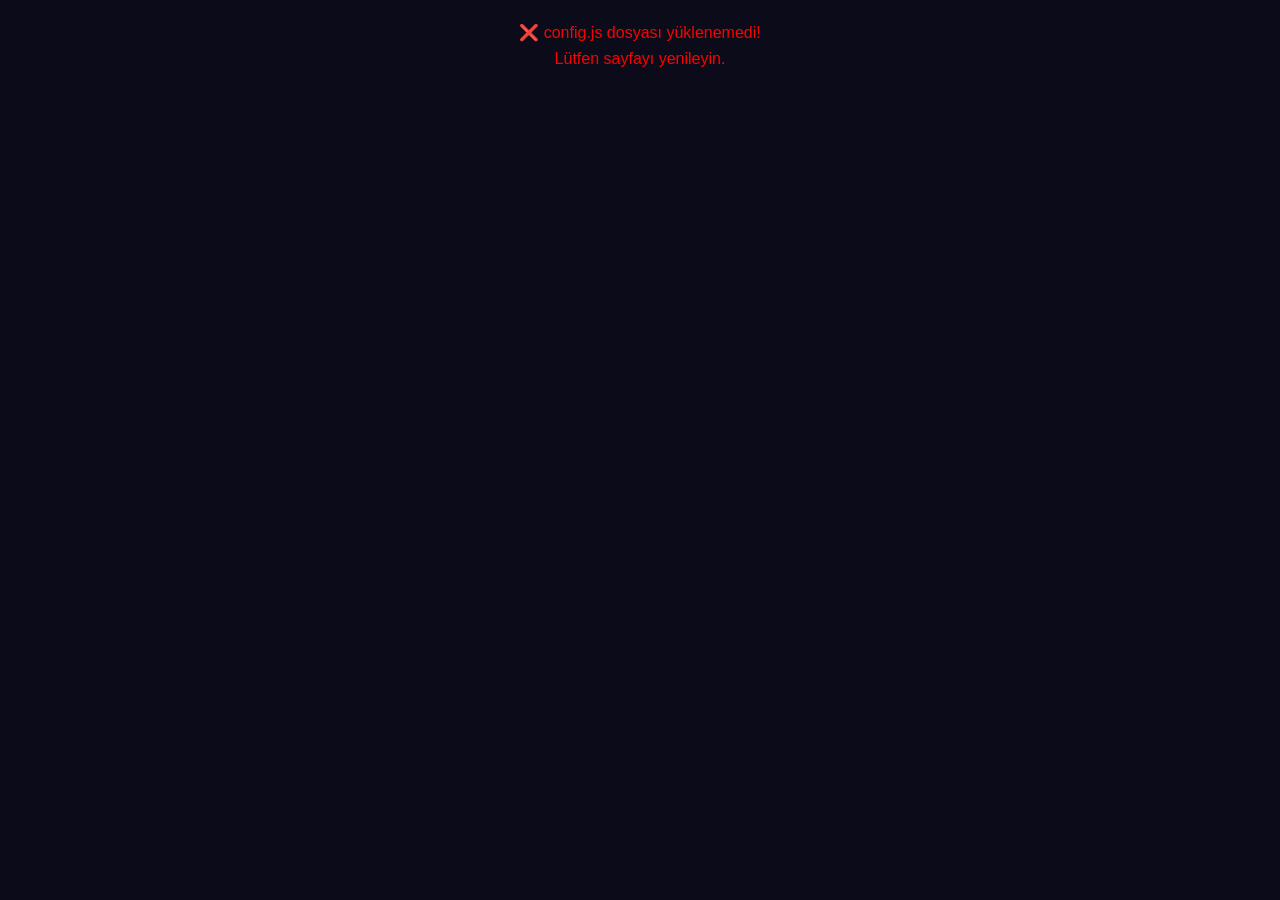
==== index.html @ f75f212a "Update index.html" ====
<!DOCTYPE html>
<html lang="tr">
<head>
    <meta charset="UTF-8">
    <meta name="viewport" content="width=device-width, initial-scale=1.0, maximum-scale=1.0, user-scalable=no">
    <meta name="theme-color" content="#0f0f23">
    <meta name="apple-mobile-web-app-capable" content="yes">
    <meta name="google" content="notranslate">
    <title>Misyon Koruma | Ders Çalış + Soru Bankası + Eşleştirme</title>

    <!-- FAVICON -->
    <link rel="icon" type="image/png" href="data:image/svg+xml,%3Csvg xmlns='http://www.w3.org/2000/svg' viewBox='0 0 100 100'%3E%3Ctext y='.9em' font-size='90'%3E🛡️%3C/text%3E%3C/svg%3E">

    <link rel="preconnect" href="https://fonts.googleapis.com">
    <link rel="preconnect" href="https://fonts.gstatic.com" crossorigin>
    <link href="https://fonts.googleapis.com/css2?family=Inter:wght@400;500;600;700;800&display=swap" rel="stylesheet">
    <link rel="stylesheet" href="style.css">
</head>
<body>
    <div id="appContainer">
        <!-- HEADER -->
        <header id="mainHeader">
            <button class="btn-icon" id="btnBack" onclick="goBack()" aria-label="Geri">←</button>
            <span id="headerTitle">Misyon Koruma</span>
            <button class="btn-icon" id="btnMenu" onclick="toggleMenu()" aria-label="Menü">☰</button>
        </header>

        <!-- YAN MENÜ -->
        <div id="sideMenu" class="overlay hidden">
            <div class="overlay-bg" onclick="toggleMenu()"></div>
            <div class="overlay-panel">
                <div class="side-menu-header">
                    <span>🛡️ Menü</span>
                    <button class="btn-icon" onclick="toggleMenu()">✕</button>
                </div>
                <div class="side-menu-actions">
                    <button class="btn btn-ghost btn-full" onclick="goHome(); toggleMenu();">🏠 Ana Sayfa</button>
                    <button class="btn btn-ghost btn-full" onclick="goCourses(); toggleMenu();">📚 Ders Çalış</button>
                    <button class="btn btn-ghost btn-full" onclick="goQuestionBank(); toggleMenu();">📝 Soru Bankası</button>
                    <button class="btn btn-ghost btn-full" onclick="goMatching(); toggleMenu();">🎯 Eşleştirme</button>
                    <button class="btn btn-ghost btn-full" onclick="goStats(); toggleMenu();">📊 İstatistikler</button>
                </div>
                <div class="side-menu-footer">
                    <button class="btn btn-ghost btn-full" onclick="toggleMenu(); openModal('api');">🔑 Groq API Anahtarı</button>
                    <button class="btn btn-ghost btn-full" onclick="toggleMenu(); openModal('reset');">🔄 Sıfırla</button>
                </div>
            </div>
        </div>

        <!-- MAIN CONTENT -->
        <main id="mainContent">

            <!-- ==================== ANA SAYFA ==================== -->
            <div id="vHome" class="view active">
                <div class="hero-section">
                    <div class="hero-icon">🛡️</div>
                    <h1>Misyon Koruma</h1>
                    <p class="hero-sub">12 Ders • Ünite Ünite • Binlerce Soru</p>
                </div>

                <div class="stats-row" id="homeStatsRow">
                    <div class="stat-mini" onclick="goStats()">
                        <span class="stat-mini-val" id="statCourses">0</span>
                        <span class="stat-mini-lbl">Ders</span>
                    </div>
                    <div class="stat-mini" onclick="goStats()">
                        <span class="stat-mini-val" id="statQuestions">0</span>
                        <span class="stat-mini-lbl">Soru</span>
                    </div>
                    <div class="stat-mini" onclick="goStats()">
                        <span class="stat-mini-val" id="statAccuracy">%0</span>
                        <span class="stat-mini-lbl">Doğruluk</span>
                    </div>
                    <div class="stat-mini" onclick="goStats()">
                        <span class="stat-mini-val" id="statStreak">0</span>
                        <span class="stat-mini-lbl">Seri</span>
                    </div>
                </div>

                <!-- Kaldığın yerden devam -->
                <div id="continueCard" class="continue-card hidden" onclick="continueLast()">
                    <div class="continue-left">
                        <span class="continue-icon">▶️</span>
                        <div>
                            <div class="continue-title">Kaldığın Yerden Devam</div>
                            <div class="continue-sub" id="continueSub">—</div>
                        </div>
                    </div>
                    <span class="continue-arrow">→</span>
                </div>

                <div class="btn-group-vertical">
                    <button class="btn btn-primary btn-full" onclick="goCourses()">
                        📚 Ders Çalış
                        <span class="btn-sub" id="homeCoursesProgress">0/12 ders</span>
                    </button>
                    <button class="btn btn-accent btn-full" onclick="goQuestionBank()">
                        📝 Soru Bankası
                        <span class="btn-sub">Ders ders + Karma</span>
                    </button>
                    <button class="btn btn-match btn-full" onclick="goMatching()">
                        🎯 Eşleştirme Tablosu
                        <span class="btn-sub">Doğru–Yanlış / Eşleştirme</span>
                    </button>
                    <button class="btn btn-stats btn-full" onclick="goStats()">
                        📊 İstatistikler
                        <span class="btn-sub">Detaylı analiz</span>
                    </button>
                </div>

                <!-- Günlük Hedef -->
                <div class="daily-goal-card">
                    <div class="daily-goal-head">
                        <span>🎯 Günlük Hedef</span>
                        <span id="dailyGoalCounter">0/20</span>
                    </div>
                    <div class="daily-goal-bar"><div id="dailyGoalFill" class="daily-goal-fill"></div></div>
                    <div class="daily-goal-note">Bugün çözdüğün soru sayısı</div>
                </div>
            </div>

            <!-- ==================== DERS LİSTESİ ==================== -->
            <div id="vCourses" class="view">
                <div class="section-header">
                    <h2>📚 Dersler</h2>
                    <span class="badge" id="coursesDoneLabel">0/12</span>
                </div>
                <div id="coursesList" class="topics-list">
                    <div class="loading">Yükleniyor...</div>
                </div>
            </div>

            <!-- ==================== ÜNİTE LİSTESİ (Bir dersin üniteleri) ==================== -->
            <div id="vUnits" class="view">
                <div class="section-header">
                    <h2 id="unitsCourseTitle">Ders</h2>
                    <span class="badge" id="unitsProgress">0/0</span>
                </div>
                <div id="unitsList" class="topics-list"></div>
            </div>

            <!-- ==================== ÜNİTE İÇERİĞİ (Konu anlatımı + ünite sonu sorular) ==================== -->
            <div id="vUnitDetail" class="view">
                <div class="learn-header">
                    <h2 id="unitTitle">Ünite</h2>
                    <span class="badge badge-acc" id="unitBadge">Konu</span>
                </div>

                <!-- Sekmeler -->
                <div class="tab-bar" id="unitTabBar">
                    <button class="tab-btn active" data-tab="lesson" onclick="switchUnitTab('lesson')">📖 Konu Anlatımı</button>
                    <button class="tab-btn" data-tab="quiz" onclick="switchUnitTab('quiz')">✍️ Ünite Sonu Soruları</button>
                </div>

                <!-- Konu anlatımı -->
                <div id="unitLessonTab" class="tab-content active">
                    <div id="unitLessonContent" class="learn-content"></div>
                    <div class="btn-row" style="margin-top: 16px;">
                        <button class="btn btn-ghost btn-full" onclick="markUnitRead()">✅ Okudum, Anladım</button>
                        <button class="btn btn-primary btn-full" onclick="switchUnitTab('quiz')">✍️ Sorulara Geç</button>
                    </div>
                </div>

                <!-- Ünite sonu soruları -->
                <div id="unitQuizTab" class="tab-content">
                    <div id="unitQuizContent" class="learn-content"></div>
                </div>
            </div>

            <!-- ==================== SORU BANKASI (ders seçimi) ==================== -->
            <div id="vQuestionBank" class="view">
                <div class="section-header">
                    <h2>📝 Soru Bankası</h2>
                    <span>Ders ders + Karma</span>
                </div>

                <!-- Karma Sorular Kartı -->
                <div class="qb-special-card" onclick="startMixedQuestions()">
                    <div class="qb-special-icon">🎲</div>
                    <div class="qb-special-info">
                        <div class="qb-special-title">Karma Sorular</div>
                        <div class="qb-special-sub">Tüm derslerden rastgele sorular</div>
                    </div>
                    <div class="qb-special-arrow">→</div>
                </div>

                <div class="section-subheader">
                    <h3>Ders Ders Sorular</h3>
                </div>
                <div id="qbCoursesList" class="topics-list">
                    <div class="loading">Yükleniyor...</div>
                </div>
            </div>

            <!-- ==================== SORU BANKASI ÇÖZME ==================== -->
            <div id="vQBSolve" class="view">
                <div class="learn-header">
                    <h2 id="qbSolveTitle">Soru Bankası</h2>
                    <span class="badge badge-acc" id="qbSolveProgress">0/0</span>
                </div>
                <div id="qbSolveContent" class="learn-content"></div>
            </div>

            <!-- ==================== EŞLEŞTİRME ==================== -->
            <div id="vMatching" class="view">
                <div class="section-header">
                    <h2>🎯 Eşleştirme Tablosu</h2>
                    <span>Doğru–Yanlış / Eşleştir</span>
                </div>
                <div id="matchingContent"></div>
            </div>

            <!-- ==================== İSTATİSTİKLER ==================== -->
            <div id="vStats" class="view">
                <div class="section-header"><h2>📊 İstatistikler</h2></div>
                <div id="statsContent"><div class="loading">Yükleniyor...</div></div>
            </div>

        </main>
    </div>

    <!-- ==================== MODALLAR ==================== -->
    <!-- Groq API Modal -->
    <div id="apiModal" class="modal hidden">
        <div class="modal-bg" onclick="closeModal('api')"></div>
        <div class="modal-card">
            <h3>🔑 Groq API Anahtarı</h3>
            <p style="font-size: 13px; color: #9090aa; margin-bottom: 12px;">
                🤖 <a href="https://console.groq.com/keys" target="_blank" style="color: #7c8aff;">console.groq.com/keys</a> adresinden ücretsiz alabilirsiniz.
            </p>
            <input id="apiInp" class="input" type="password" placeholder="gsk_...">
            <div class="btn-row">
                <button class="btn btn-ghost btn-full" onclick="closeModal('api')">Vazgeç</button>
                <button class="btn btn-primary btn-full" onclick="saveKey()">Kaydet</button>
            </div>
        </div>
    </div>

    <!-- Reset Modal -->
    <div id="resetModal" class="modal hidden">
        <div class="modal-bg" onclick="closeModal('reset')"></div>
        <div class="modal-card">
            <h3>🔄 Sıfırla</h3>
            <button class="btn btn-ghost btn-full" onclick="doReset('course')">📘 Sadece Bu Dersi Sıfırla</button>
            <button class="btn btn-ghost btn-full" onclick="doReset('unit')">📄 Sadece Bu Üniteyi Sıfırla</button>
            <button class="btn btn-danger btn-full" onclick="doReset('all')">🗑️ Tüm İlerlemeyi Sıfırla</button>
            <button class="btn btn-ghost btn-full" onclick="closeModal('reset')">Vazgeç</button>
        </div>
    </div>

    <!-- Ünite Tamamlama Popup -->
    <div id="completionPopup" class="modal hidden">
        <div class="modal-bg" onclick="closeCompletionPopup()"></div>
        <div class="modal-card" style="text-align: center;">
            <div style="font-size: 48px;">🏆</div>
            <h3 id="completionUnitTitle">Tebrikler!</h3>
            <p id="completionMessage" style="margin: 12px 0;">Üniteyi başarıyla tamamladın!</p>
            <div class="btn-row" style="flex-direction: column; gap: 8px;">
                <button class="btn btn-accent btn-full" onclick="goToQuestionBankFromPopup()">📝 Soru Bankası'nda Pekiştir</button>
                <button class="btn btn-primary btn-full" onclick="goToNextUnitFromPopup()">➡️ Sonraki Üniteye Geç</button>
                <button class="btn btn-ghost btn-full" onclick="closeCompletionPopup()">Kapat</button>
            </div>
        </div>
    </div>

    <!-- ==================== SCRIPTLER ==================== -->
<script src="config.js"></script>
<script src="questions.js"></script>
<script src="matching.js"></script>
<script src="app.js"></script>

<script>
    document.addEventListener('DOMContentLoaded', function() {
        console.log('🛡️ Misyon Koruma uygulaması başlatılıyor...');

        const required = [
            { name: 'TOPICS', file: 'config.js' },
            { name: 'SORU_BANKASI', file: 'questions.js' },
            { name: 'startApp', file: 'app.js' }
        ];

        for (const r of required) {
            if (typeof window[r.name] === 'undefined') {
                console.error(`❌ ${r.file} yüklenemedi! ${r.name} tanımlı değil.`);
                document.body.innerHTML =
                    `<div style="padding:20px;text-align:center;color:red;font-family:sans-serif">
                        ❌ ${r.file} dosyası yüklenemedi!<br>Lütfen sayfayı yenileyin.
                    </div>`;
                return;
            }
        }

        console.log('✅ Tüm dosyalar yüklendi.');
        startApp();
    });
</script>
</body>
</html>                    <button class="btn btn-ghost btn-full" onclick="goHome(); toggleMenu();">🏠 Ana Sayfa</button>
                    <button class="btn btn-ghost btn-full" onclick="goTopics(); toggleMenu();">📚 Konu Çalış</button>
                    <button class="btn btn-ghost btn-full" onclick="goQuestionBank(); toggleMenu();">📝 Soru Bankası</button>
                    <button class="btn btn-ghost btn-full" onclick="goExamList(); toggleMenu();">📋 Deneme Sınavı</button>
                    <button class="btn btn-ghost btn-full" onclick="goStats(); toggleMenu();">📊 İstatistikler</button>
                </div>
                <div class="side-menu-footer">
                    <button class="btn btn-ghost btn-full" onclick="toggleMenu(); openModal('api');">🔑 Groq API Anahtarı</button>
                    <button class="btn btn-ghost btn-full" onclick="toggleMenu(); openModal('reset');">🔄 Sıfırla</button>
                </div>
            </div>
        </div>

        <!-- MAIN CONTENT -->
        <main id="mainContent">
            <!-- ANA SAYFA -->
            <div id="vHome" class="view active">
                <div class="hero-section">
                    <div class="hero-icon">🧮</div>
                    <h1>KPSS Matematik</h1>
                    <p class="hero-sub">20 Konu • 3 Seviye • Binlerce Soru</p>
                </div>
                <div class="stats-row" id="homeStatsRow">
                    <div class="stat-mini" onclick="goStats()"><span class="stat-mini-val" id="statTopics">0</span><span class="stat-mini-lbl">Konu</span></div>
                    <div class="stat-mini" onclick="goStats()"><span class="stat-mini-val" id="statQuestions">0</span><span class="stat-mini-lbl">Soru</span></div>
                    <div class="stat-mini" onclick="goStats()"><span class="stat-mini-val" id="statAccuracy">%0</span><span class="stat-mini-lbl">Doğruluk</span></div>
                    <div class="stat-mini" onclick="goStats()"><span class="stat-mini-val" id="statStreak">0</span><span class="stat-mini-lbl">Seri</span></div>
                </div>
                <div class="btn-group-vertical">
                    <button class="btn btn-primary btn-full" onclick="goTopics()">📚 Konu Çalış</button>
                    <button class="btn btn-accent btn-full" onclick="goQuestionBank()">📝 Soru Bankası</button>
                    <button class="btn btn-exam btn-full" onclick="goExamList()">📋 Deneme Sınavı</button>
                    <button class="btn btn-stats btn-full" onclick="goStats()">📊 İstatistikler</button>
                </div>
            </div>

            <!-- KONU LİSTESİ -->
            <div id="vTopics" class="view">
                <div class="section-header"><h2>📚 Konular</h2><span class="badge" id="topicsDoneLabel">0/20</span></div>
                <div id="topicsList" class="topics-list"><div class="loading">Yükleniyor...</div></div>
            </div>

            <!-- KONU ÇALIŞ -->
            <div id="vLearn" class="view">
                <div class="learn-header"><h2 id="learnTitle">Konu</h2><span class="badge badge-acc" id="learnKademe">Başlangıç</span></div>
                <div id="learnContent" class="learn-content"></div>
            </div>

            <!-- SORU BANKASI LİSTESİ -->
            <div id="vQuestionBank" class="view">
                <div class="section-header"><h2>📝 Soru Bankası</h2><span>Tamamladığın konular</span></div>
                <div id="qbTopicsList" class="topics-list"><div class="loading">Yükleniyor...</div></div>
            </div>

            <!-- SORU BANKASI ÇÖZME -->
            <div id="vQBSolve" class="view">
                <div class="learn-header"><h2 id="qbSolveTitle">Soru Bankası</h2><span class="badge badge-acc" id="qbSolveProgress">0/100</span></div>
                <div id="qbSolveContent" class="learn-content"></div>
            </div>

            <!-- DENEME LİSTESİ -->
            <div id="vExamList" class="view">
                <div class="section-header"><h2>📋 Deneme Sınavları</h2><span>20 veya 30 soru</span></div>
                <div id="examListContent"></div>
            </div>

            <!-- DENEME SINAVI -->
            <div id="vExam" class="view">
                <div class="exam-header">
                    <div class="exam-info"><h2>Deneme Sınavı</h2><span class="badge badge-warn" id="examTimer">20:00</span></div>
                    <button class="btn btn-ghost btn-sm" onclick="cancelExam()">Vazgeç</button>
                </div>
                <div id="examContent" class="learn-content"></div>
            </div>

            <!-- İSTATİSTİKLER -->
            <div id="vStats" class="view">
                <div class="section-header"><h2>📊 İstatistikler</h2></div>
                <div id="statsContent"><div class="loading">Yükleniyor...</div></div>
            </div>
        </main>
    </div>

    <!-- ==================== MODALLAR ==================== -->
    <!-- Groq API Modal -->
    <div id="apiModal" class="modal hidden">
        <div class="modal-bg" onclick="closeModal('api')"></div>
        <div class="modal-card">
            <h3>🔑 Groq API Anahtarı</h3>
            <p style="font-size: 13px; color: #9090aa; margin-bottom: 12px;">
                🤖 <a href="https://console.groq.com/keys" target="_blank" style="color: #7c8aff;">console.groq.com/keys</a> adresinden ücretsiz alabilirsiniz.
            </p>
            <input id="apiInp" class="input" type="password" placeholder="gsk_...">
            <div class="btn-row">
                <button class="btn btn-ghost btn-full" onclick="closeModal('api')">Vazgeç</button>
                <button class="btn btn-primary btn-full" onclick="saveKey()">Kaydet</button>
            </div>
        </div>
    </div>

    <!-- Reset Modal -->
    <div id="resetModal" class="modal hidden">
        <div class="modal-bg" onclick="closeModal('reset')"></div>
        <div class="modal-card">
            <h3>🔄 Sıfırla</h3>
            <button class="btn btn-ghost btn-full" onclick="doReset('topic')">📘 Sadece Bu Konuyu Sıfırla</button>
            <button class="btn btn-danger btn-full" onclick="doReset('all')">🗑️ Tüm İlerlemeyi Sıfırla</button>
            <button class="btn btn-ghost btn-full" onclick="closeModal('reset')">Vazgeç</button>
        </div>
    </div>

    <!-- Deneme Seçenek Modal -->
    <div id="examOptionsModal" class="modal hidden">
        <div class="modal-bg" onclick="closeExamOptions()"></div>
        <div class="modal-card" style="text-align: center;">
            <h3>📋 Deneme Sınavı</h3>
            <p style="margin: 12px 0;">Kaç soruluk deneme çözmek istersin?</p>
            <div class="btn-row" style="flex-direction: column; gap: 10px;">
                <button class="btn btn-primary btn-full" onclick="startExam(20)">20 Soru (20 dk)</button>
                <button class="btn btn-primary btn-full" onclick="startExam(30)">30 Soru (30 dk)</button>
                <button class="btn btn-ghost btn-full" onclick="closeExamOptions()">Vazgeç</button>
            </div>
        </div>
    </div>

    <!-- Konu Tamamlama Popup -->
    <div id="completionPopup" class="modal hidden">
        <div class="modal-bg" onclick="closeCompletionPopup()"></div>
        <div class="modal-card" style="text-align: center;">
            <div style="font-size: 48px;">🏆</div>
            <h3 id="completionTopicTitle">Tebrikler!</h3>
            <p id="completionMessage" style="margin: 12px 0;">Konuyu başarıyla tamamladın!</p>
            <div class="btn-row" style="flex-direction: column; gap: 8px;">
                <button class="btn btn-accent btn-full" onclick="goToQuestionBankFromPopup()">📝 Soru Bankası'nda Pekiştir</button>
                <button class="btn btn-primary btn-full" onclick="goToNextTopicFromPopup()">➡️ Sonraki Konuya Geç</button>
                <button class="btn btn-ghost btn-full" onclick="closeCompletionPopup()">Kapat</button>
            </div>
        </div>
    </div>

    <!-- ==================== SCRIPTLER ==================== -->
<script src="config.js"></script>
<script src="questions.js"></script>
<script src="app.js"></script>

<script>
    // Uygulama başlatma - DOM tamamen yüklendikten sonra çalışır
    document.addEventListener('DOMContentLoaded', function() {
        console.log('DOM yüklendi, kontroller yapılıyor...');
        
        // Gerekli değişkenlerin varlığını kontrol et
        if (typeof TOPICS === 'undefined') {
            console.error('❌ config.js yüklenemedi! TOPICS değişkeni tanımlı değil.');
            document.body.innerHTML = '<div style="padding:20px;text-align:center;color:red">❌ config.js dosyası yüklenemedi! Lütfen sayfayı yenileyin.</div>';
            return;
        }
        
        if (typeof SORU_BANKASI === 'undefined') {
            console.error('❌ questions.js yüklenemedi! SORU_BANKASI değişkeni tanımlı değil.');
            document.body.innerHTML = '<div style="padding:20px;text-align:center;color:red">❌ questions.js dosyası yüklenemedi! Lütfen sayfayı yenileyin.</div>';
            return;
        }
        
        if (typeof startApp !== 'function') {
            console.error('❌ app.js yüklenemedi! startApp fonksiyonu tanımlı değil.');
            document.body.innerHTML = '<div style="padding:20px;text-align:center;color:red">❌ app.js dosyası yüklenemedi! Lütfen sayfayı yenileyin.</div>';
            return;
        }
        
        console.log('✅ Tüm dosyalar başarıyla yüklendi!');
        startApp();
    });
</script>
</body>
</html>
---- style.css ----
/* ============================================
   KPSS MATEMATİK - ANA STİL DOSYASI
   Versiyon: 8.2 (Autofill Engelli + Çizim Destekli)
   20 Konu • 3 Seviye • Mobil Uyumlu
   ============================================ */

/* ==================== CSS DEĞİŞKENLERİ ==================== */
:root {
    --bg-primary: #0b0b1a;
    --bg-secondary: #12122a;
    --bg-card: #1a1a3e;
    --bg-card-hover: #1f1f47;
    --bg-input: #151534;
    
    --accent: #6c63ff;
    --accent-light: #8b85ff;
    --accent-glow: rgba(108, 99, 255, 0.2);
    
    --success: #43e97b;
    --success-bg: rgba(67, 233, 123, 0.08);
    --danger: #ff6584;
    --danger-bg: rgba(255, 101, 132, 0.08);
    --warning: #ffb347;
    --warning-bg: rgba(255, 179, 71, 0.08);
    
    --text-primary: #e8e8f0;
    --text-secondary: #9090aa;
    --text-muted: #5a5a78;
    
    --border: rgba(255, 255, 255, 0.06);
    --border-accent: rgba(108, 99, 255, 0.3);
    
    --shadow-sm: 0 2px 8px rgba(0, 0, 0, 0.3);
    --shadow-md: 0 4px 20px rgba(0, 0, 0, 0.4);
    --shadow-lg: 0 8px 40px rgba(0, 0, 0, 0.5);
    --shadow-glow: 0 0 30px rgba(108, 99, 255, 0.15);
    
    --radius-sm: 8px;
    --radius: 12px;
    --radius-lg: 16px;
    --radius-xl: 20px;
    
    --font: 'Inter', -apple-system, BlinkMacSystemFont, sans-serif;
    --transition: 0.25s cubic-bezier(0.4, 0, 0.2, 1);
    --header-h: 56px;
    --max-width: 600px;
}

/* ==================== RESET ==================== */
*, *::before, *::after {
    margin: 0;
    padding: 0;
    box-sizing: border-box;
}

html {
    font-size: 16px;
    -webkit-font-smoothing: antialiased;
    scroll-behavior: smooth;
}

body {
    font-family: var(--font);
    background: var(--bg-primary);
    color: var(--text-primary);
    line-height: 1.6;
    min-height: 100dvh;
    overflow-x: hidden;
}

::-webkit-scrollbar { width: 4px; }
::-webkit-scrollbar-track { background: transparent; }
::-webkit-scrollbar-thumb { background: var(--text-muted); border-radius: 10px; }

/* ==================== APP ==================== */
#appContainer {
    max-width: var(--max-width);
    margin: 0 auto;
    min-height: 100dvh;
    display: flex;
    flex-direction: column;
}

/* ==================== HEADER ==================== */
#mainHeader {
    position: sticky;
    top: 0;
    z-index: 100;
    display: flex;
    align-items: center;
    justify-content: space-between;
    height: var(--header-h);
    padding: 0 12px;
    background: rgba(11, 11, 26, 0.85);
    backdrop-filter: blur(20px);
    border-bottom: 1px solid var(--border);
}

#headerTitle {
    font-size: 16px;
    font-weight: 600;
    background: linear-gradient(135deg, #6c63ff, #43e97b);
    -webkit-background-clip: text;
    -webkit-text-fill-color: transparent;
    background-clip: text;
}

.btn-icon {
    display: flex;
    align-items: center;
    justify-content: center;
    width: 40px;
    height: 40px;
    border: none;
    background: transparent;
    color: var(--text-secondary);
    border-radius: var(--radius-sm);
    cursor: pointer;
    transition: var(--transition);
}
.btn-icon:hover { background: var(--bg-card); color: var(--text-primary); }
.btn-icon:active { transform: scale(0.94); }

/* ==================== YAN MENÜ ==================== */
.overlay {
    position: fixed;
    inset: 0;
    z-index: 200;
}
.overlay-bg {
    position: absolute;
    inset: 0;
    background: rgba(0, 0, 0, 0.6);
    backdrop-filter: blur(4px);
}
.overlay-panel {
    position: absolute;
    right: 0;
    top: 0;
    bottom: 0;
    width: min(300px, 80vw);
    background: var(--bg-secondary);
    border-left: 1px solid var(--border);
    padding: 20px 16px;
    display: flex;
    flex-direction: column;
    gap: 16px;
    animation: slideInRight 0.3s ease;
}
@keyframes slideInRight {
    from { transform: translateX(100%); }
    to { transform: translateX(0); }
}
.side-menu-header {
    display: flex;
    justify-content: space-between;
    align-items: center;
    font-weight: 600;
}
.side-menu-actions { flex: 1; display: flex; flex-direction: column; gap: 6px; }
.side-menu-footer {
    display: flex;
    flex-direction: column;
    gap: 6px;
    border-top: 1px solid var(--border);
    padding-top: 12px;
}

/* ==================== MAIN ==================== */
#mainContent { flex: 1; padding: 0 16px 30px; }

/* ==================== VIEW ==================== */
.view { display: none; animation: fadeSlideIn 0.35s ease; }
.view.active { display: block; }
@keyframes fadeSlideIn {
    from { opacity: 0; transform: translateY(12px); }
    to { opacity: 1; transform: translateY(0); }
}

/* ==================== HERO ==================== */
.hero-section { text-align: center; padding: 30px 0 20px; }
.hero-icon { font-size: 56px; margin-bottom: 8px; animation: float 3s ease-in-out infinite; }
@keyframes float { 0%, 100% { transform: translateY(0); } 50% { transform: translateY(-10px); } }
.hero-section h1 {
    font-size: 26px;
    font-weight: 700;
    background: linear-gradient(135deg, #6c63ff, #43e97b);
    -webkit-background-clip: text;
    -webkit-text-fill-color: transparent;
    margin-bottom: 4px;
}
.hero-sub { font-size: 13px; color: var(--text-secondary); }

/* ==================== İSTATİSTİK ==================== */
.stats-row {
    display: grid;
    grid-template-columns: repeat(4, 1fr);
    gap: 10px;
    margin: 20px 0;
}
.stat-mini {
    background: var(--bg-card);
    border: 1px solid var(--border);
    border-radius: var(--radius);
    padding: 14px 8px;
    text-align: center;
    cursor: pointer;
    transition: var(--transition);
}
.stat-mini:hover {
    border-color: var(--border-accent);
    box-shadow: var(--shadow-glow);
    transform: translateY(-2px);
}
.stat-mini-val { display: block; font-size: 22px; font-weight: 700; color: var(--accent); }
.stat-mini-lbl { display: block; font-size: 11px; color: var(--text-muted); margin-top: 2px; }

/* ==================== BUTONLAR ==================== */
.btn-group-vertical { display: flex; flex-direction: column; gap: 10px; }
.btn-row { display: flex; gap: 10px; flex-wrap: wrap; }
.btn {
    display: inline-flex;
    align-items: center;
    justify-content: center;
    gap: 8px;
    padding: 14px 20px;
    border: none;
    border-radius: var(--radius);
    font-family: var(--font);
    font-size: 15px;
    font-weight: 600;
    cursor: pointer;
    transition: var(--transition);
}
.btn:active { transform: scale(0.97); }
.btn-full { width: 100%; }
.btn-sm { padding: 8px 14px; font-size: 13px; }
.btn-primary {
    background: var(--accent);
    color: #fff;
    box-shadow: 0 4px 15px rgba(108, 99, 255, 0.3);
}
.btn-primary:hover {
    background: var(--accent-light);
    transform: translateY(-1px);
}
.btn-accent {
    background: linear-gradient(135deg, #43e97b, #38f9d7);
    color: #0b0b1a;
}
.btn-exam {
    background: linear-gradient(135deg, #f7971d, #f7c948);
    color: #1a1a2e;
}
.btn-stats {
    background: var(--bg-card);
    color: var(--text-primary);
    border: 2px solid var(--border-accent);
}
.btn-ghost {
    background: transparent;
    color: var(--text-secondary);
}
.btn-ghost:hover { background: var(--bg-card); color: var(--text-primary); }
.btn-danger { background: var(--danger); color: #fff; }
.btn-groq {
    background: linear-gradient(135deg, #1a1a2e 0%, #16213e 100%);
    color: #e2e8f0;
    border: 1px solid #4a5568;
    font-size: 13px;
    padding: 10px;
    width: 100%;
    margin-top: 8px;
}
.btn-icon-small {
    background: transparent;
    border: none;
    color: var(--text-muted);
    font-size: 14px;
    cursor: pointer;
    padding: 4px 8px;
    border-radius: var(--radius-sm);
    transition: var(--transition);
}
.btn-icon-small:hover { background: var(--bg-card-hover); color: var(--text-primary); }

/* ==================== BADGE ==================== */
.section-header {
    display: flex;
    justify-content: space-between;
    align-items: center;
    margin-bottom: 16px;
    padding-top: 20px;
}
.section-header h2 { font-size: 20px; font-weight: 700; }
.badge {
    display: inline-block;
    padding: 5px 12px;
    border-radius: 20px;
    font-size: 12px;
    font-weight: 600;
    background: var(--bg-card);
    color: var(--text-secondary);
    border: 1px solid var(--border);
}
.badge-acc { background: var(--accent-glow); color: var(--accent-light); border-color: var(--border-accent); }
.badge-grn { background: var(--success-bg); color: var(--success); }
.badge-warn { background: var(--warning-bg); color: var(--warning); }
.badge-red { background: var(--danger-bg); color: var(--danger); }

/* ==================== KONU LİSTESİ ==================== */
.topics-list { display: flex; flex-direction: column; gap: 4px; }
.topic-row {
    display: flex;
    align-items: center;
    gap: 12px;
    padding: 13px 14px;
    background: var(--bg-card);
    border: 1px solid var(--border);
    border-radius: var(--radius);
    cursor: pointer;
    transition: var(--transition);
}
.topic-row:hover { background: var(--bg-card-hover); border-color: var(--border-accent); }
.t-done { opacity: 0.7; border-color: var(--success); }
.t-current { border-color: var(--accent); box-shadow: var(--shadow-glow); }
.t-locked { opacity: 0.4; cursor: not-allowed; pointer-events: none; }
.t-icon { font-size: 24px; flex-shrink: 0; }
.t-info { flex: 1; min-width: 0; }
.t-name { font-size: 14px; font-weight: 600; margin-bottom: 2px; }
.t-meta { font-size: 11px; color: var(--text-muted); margin-bottom: 6px; }

/* ==================== PROGRESS BAR ==================== */
.prog-bar-wrap { margin-top: 4px; }
.prog-bar-label {
    display: flex;
    justify-content: space-between;
    font-size: 11px;
    color: var(--text-muted);
    margin-bottom: 4px;
}
.prog-bar-bg {
    width: 100%;
    height: 6px;
    background: var(--bg-input);
    border-radius: 10px;
    overflow: hidden;
}
.prog-bar-fill {
    height: 100%;
    border-radius: 10px;
    transition: width 0.4s cubic-bezier(0.4, 0, 0.2, 1);
}
.fill-acc { background: linear-gradient(90deg, var(--accent), var(--accent-light)); }
.fill-grn { background: linear-gradient(90deg, #43e97b, #38f9d7); }

/* ==================== ÖĞRENME ==================== */
.learn-header {
    display: flex;
    justify-content: space-between;
    align-items: center;
    padding: 20px 0 14px;
}
.learn-header h2 { font-size: 18px; font-weight: 700; }
.learn-content { display: flex; flex-direction: column; gap: 14px; }

/* ==================== KARTLAR ==================== */
.card {
    background: var(--bg-card);
    border: 1px solid var(--border);
    border-radius: var(--radius-lg);
    padding: 20px;
    transition: var(--transition);
}
.accent-top { border-top: 3px solid var(--accent); }
.card h3 { font-size: 16px; font-weight: 600; margin-bottom: 8px; }

/* ==================== KONU ÖZETİ KARTI ==================== */
.summary-card {
    background: linear-gradient(135deg, var(--bg-card), #1f1f47);
    border-left: 4px solid var(--accent);
    padding: 18px;
}
.summary-card h3 { color: var(--accent-light); margin-bottom: 8px; }
.summary-card p { font-size: 14px; color: var(--text-secondary); margin-bottom: 16px; line-height: 1.7; }
.formulas { margin-top: 12px; }
.formulas h4 {
    font-size: 14px;
    font-weight: 700;
    color: var(--accent-light);
    margin-bottom: 8px;
}
.formulas ul {
    list-style: none;
    padding: 0;
}
.formulas li {
    font-size: 13px;
    color: var(--text-secondary);
    padding: 6px 10px;
    margin-bottom: 6px;
    background: var(--bg-input);
    border-radius: var(--radius-sm);
    border: 1px solid var(--border);
}

/* ==================== SORU ==================== */
.q-header {
    display: flex;
    justify-content: space-between;
    align-items: center;
    margin-bottom: 14px;
    flex-wrap: wrap;
    gap: 8px;
}
.q-counter { font-size: 13px; font-weight: 600; color: var(--text-secondary); }
.q-tags { display: flex; gap: 6px; }
.q-text {
    font-size: 16px;
    font-weight: 500;
    line-height: 1.7;
    margin-bottom: 20px;
    padding: 16px;
    background: var(--bg-input);
    border-radius: var(--radius);
    border: 1px solid var(--border);
    white-space: pre-wrap;
    word-break: break-word;
}
.ans-row { display: flex; gap: 10px; }
.ans-inp {
    flex: 1;
    padding: 14px 16px;
    background: var(--bg-input);
    border: 2px solid var(--border);
    border-radius: var(--radius);
    color: var(--text-primary);
    font-family: var(--font);
    font-size: 16px;
    font-weight: 500;
    transition: var(--transition);
}
.ans-inp:focus {
    outline: none;
    border-color: var(--accent);
    box-shadow: 0 0 0 4px var(--accent-glow);
}
.ans-inp::placeholder { color: var(--text-muted); }
.ans-hint { font-size: 11px; color: var(--text-muted); margin-top: 8px; text-align: center; }

/* ==================== AUTOFILL ENGELLEME (KRİTİK) ==================== */
/* Bu bölüm otomatik doldurma sorununu tamamen çözer */

/* 1. Autofill arka planını temizle - Webkit (Chrome, Edge, Safari) */
input.ans-inp:-webkit-autofill,
input.ans-inp:-webkit-autofill:hover,
input.ans-inp:-webkit-autofill:focus,
input.ans-inp:-webkit-autofill:active {
    -webkit-box-shadow: 0 0 0 100px var(--bg-input) inset !important;
    box-shadow: 0 0 0 100px var(--bg-input) inset !important;
    -webkit-text-fill-color: var(--text-primary) !important;
    background-color: var(--bg-input) !important;
    background-image: none !important;
    transition: background-color 9999s ease-in-out 0s;
}

/* 2. Readonly modda autofill engelle */
input.ans-inp[readonly] {
    background-color: var(--bg-input);
    cursor: text;
}

/* 3. Firefox için autofill engelle */
input.ans-inp {
    filter: none;
}

/* 4. Input alanının otomatik doldurulmasını tamamen engelle */
input.ans-inp {
    transition: background-color 0.1s ease;
}

/* 5. Credential Manager popup'ını engelleme ipucu (tamamen engelleyemez ama azaltır) */
input.ans-inp::-webkit-credentials-auto-fill-button,
input.ans-inp::-webkit-credentials-auto-fill-button:active {
    display: none !important;
    visibility: hidden !important;
    pointer-events: none !important;
}

/* 6. Password manager popup'ını gizleme */
input.ans-inp::-webkit-strong-password-auto-fill-button,
input.ans-inp::-webkit-strong-password-auto-fill-button:active {
    display: none !important;
    visibility: hidden !important;
    pointer-events: none !important;
}

/* 7. input alanını form dışında tutmak için yardımcı (autocomplete kapat) */
input.ans-inp {
    autocomplete: off;
    autocapitalize: none;
    autocorrect: off;
    spellcheck: false;
}

/* ==================== MÜSVEDDE (ÇİZİM ALANI) ==================== */
.scratchpad-area {
    margin-top: 16px;
    background: var(--bg-card);
    border: 1px solid var(--border);
    border-radius: var(--radius);
    padding: 8px;
}
.scratchpad-header {
    display: flex;
    justify-content: space-between;
    align-items: center;
    margin-bottom: 8px;
    font-size: 13px;
    color: var(--text-muted);
}
.drawing-pad {
    display: block;
    width: 100%;
    touch-action: none;
    cursor: crosshair;
    background: #fefefe;
    border-radius: 8px;
    border: 1px solid var(--border);
    box-shadow: inset 0 1px 3px rgba(0,0,0,0.1);
}

/* ==================== FEEDBACK ==================== */
.fb {
    padding: 18px;
    border-radius: var(--radius-lg);
    border: 1px solid;
    animation: fadeSlideIn 0.35s ease;
}
.fb-ok { background: var(--success-bg); border-color: rgba(67, 233, 123, 0.3); }
.fb-fail { background: var(--danger-bg); border-color: rgba(255, 101, 132, 0.3); }
.fb-head { display: flex; align-items: center; gap: 10px; margin-bottom: 8px; }
.fb-icon { font-size: 24px; }
.fb-title { font-size: 17px; font-weight: 700; }
.fb-ok .fb-title { color: var(--success); }
.fb-fail .fb-title { color: var(--danger); }
.fb-body { font-size: 14px; color: var(--text-secondary); line-height: 1.6; }
.fb-body strong { color: var(--text-primary); }

/* ==================== SEVİYE GEÇİŞ ==================== */
.level-complete-msg {
    background: linear-gradient(135deg, var(--success-bg), var(--accent-glow));
    border-left: 4px solid var(--success);
    padding: 12px;
    border-radius: var(--radius);
    margin: 12px 0;
    font-size: 14px;
    font-weight: 600;
    text-align: center;
}
.topic-complete-msg {
    background: linear-gradient(135deg, var(--accent-glow), var(--success-bg));
    border-left: 4px solid var(--accent);
    padding: 16px;
    border-radius: var(--radius);
    margin: 12px 0;
    font-size: 16px;
    font-weight: 700;
    text-align: center;
    animation: pulse 0.5s ease;
}
@keyframes pulse { 0%, 100% { transform: scale(1); } 50% { transform: scale(1.02); } }

/* ==================== DENEME ==================== */
.exam-header {
    display: flex;
    justify-content: space-between;
    align-items: center;
    padding: 20px 0 14px;
}
.exam-info { display: flex; align-items: center; gap: 12px; }
.exam-info h2 { font-size: 18px; font-weight: 700; }
#examTimer { font-size: 16px; font-weight: 700; font-variant-numeric: tabular-nums; padding: 6px 14px; }
.exam-item {
    background: var(--bg-card);
    border: 1px solid var(--border);
    border-radius: var(--radius-lg);
    padding: 18px;
    display: flex;
    justify-content: space-between;
    align-items: center;
    cursor: pointer;
    transition: var(--transition);
    margin-bottom: 8px;
}
.exam-item:hover { border-color: var(--border-accent); box-shadow: var(--shadow-glow); transform: translateX(4px); }
.exam-title { font-size: 16px; font-weight: 700; margin-bottom: 4px; }
.exam-status { font-size: 12px; color: var(--text-muted); }
.exam-desc { font-size: 11px; color: var(--text-muted); margin-top: 4px; }

/* ==================== SONUÇ ==================== */
.net-box { text-align: center; padding: 24px 0 16px; }
.net-num {
    font-size: 56px;
    font-weight: 800;
    background: linear-gradient(135deg, #6c63ff, #43e97b);
    -webkit-background-clip: text;
    -webkit-text-fill-color: transparent;
}
.net-lbl { font-size: 13px; color: var(--text-muted); margin-top: 4px; }
.stat-grid {
    display: grid;
    grid-template-columns: repeat(3, 1fr);
    gap: 12px;
    margin: 16px 0;
}
.stat-cell {
    text-align: center;
    padding: 12px 8px;
    background: var(--bg-input);
    border-radius: var(--radius);
}
.stat-num { font-size: 22px; font-weight: 700; }
.stat-lbl { font-size: 11px; color: var(--text-muted); margin-top: 2px; }

/* ==================== YANLIŞ LİSTESİ ==================== */
.wrong-item {
    background: var(--danger-bg);
    border: 1px solid rgba(255, 101, 132, 0.2);
    border-radius: var(--radius);
    padding: 12px;
    margin-bottom: 8px;
}
.wrong-question {
    font-size: 14px;
    font-weight: 600;
    margin-bottom: 6px;
    color: var(--text-primary);
}
.wrong-item strong { color: var(--success); }
.wrong-item em { color: var(--danger); font-style: normal; }

/* ==================== GROQ / GROK AÇIKLAMA ==================== */
.grok-explanation {
    background: linear-gradient(135deg, #1a1a2e 0%, #16213e 100%);
    border: 1px solid #4a5568;
    border-radius: 10px;
    padding: 12px;
    margin-top: 10px;
    color: #e2e8f0;
}
.grok-header {
    font-size: 13px;
    font-weight: 600;
    color: #90cdf4;
    margin-bottom: 8px;
    padding-bottom: 6px;
    border-bottom: 1px solid #4a5568;
}
.grok-body { font-size: 13px; line-height: 1.6; }

/* ==================== GÖRSEL SORU ==================== */
.q-visual { margin: 10px 0; padding: 8px; background: var(--bg-input); border: 1px solid var(--border); border-radius: 10px; overflow-x: auto; }
.q-table { border-collapse: collapse; width: 100%; font-size: 13px; }
.q-table th, .q-table td { border: 1px solid var(--border); padding: 5px 8px; text-align: center; }
.q-table th { background: var(--accent); color: white; font-weight: 600; }
.cell-target { background: var(--warning-bg); color: var(--danger); font-weight: 700; }

/* ==================== MODAL ==================== */
.modal {
    position: fixed;
    inset: 0;
    z-index: 300;
    display: flex;
    align-items: center;
    justify-content: center;
    padding: 20px;
}
.modal-bg {
    position: absolute;
    inset: 0;
    background: rgba(0, 0, 0, 0.7);
    backdrop-filter: blur(6px);
}
.modal-card {
    position: relative;
    background: var(--bg-secondary);
    border: 1px solid var(--border);
    border-radius: var(--radius-xl);
    padding: 24px;
    width: 100%;
    max-width: 400px;
    box-shadow: var(--shadow-lg);
    animation: modalIn 0.3s ease;
}
@keyframes modalIn {
    from { opacity: 0; transform: scale(0.9) translateY(20px); }
    to { opacity: 1; transform: scale(1) translateY(0); }
}
.modal-card h3 { font-size: 18px; font-weight: 700; margin-bottom: 4px; }
.input {
    width: 100%;
    padding: 14px 16px;
    background: var(--bg-input);
    border: 2px solid var(--border);
    border-radius: var(--radius);
    color: var(--text-primary);
    font-size: 15px;
    margin-bottom: 14px;
}
.input:focus {
    outline: none;
    border-color: var(--accent);
    box-shadow: 0 0 0 4px var(--accent-glow);
}

/* ==================== YARDIMCI ==================== */
.hidden { display: none !important; }
.loading { text-align: center; padding: 40px; color: var(--text-muted); font-size: 14px; }
a { color: var(--accent-light); text-decoration: none; }

/* ==================== RESPONSIVE ==================== */
@media (min-width: 600px) {
    #appContainer { border-left: 1px solid var(--border); border-right: 1px solid var(--border); }
    .hero-section { padding: 40px 0 24px; }
    .hero-section h1 { font-size: 30px; }
    .stat-mini { padding: 18px 12px; }
    .stat-mini-val { font-size: 26px; }
    .card { padding: 24px; }
}
@media (max-width: 480px) {
    .q-visual { padding: 6px; }
    .q-table { font-size: 11px; }
    .btn { padding: 12px 16px; font-size: 14px; }
    .exam-item { padding: 14px; }
    .modal-card { padding: 18px; }
}
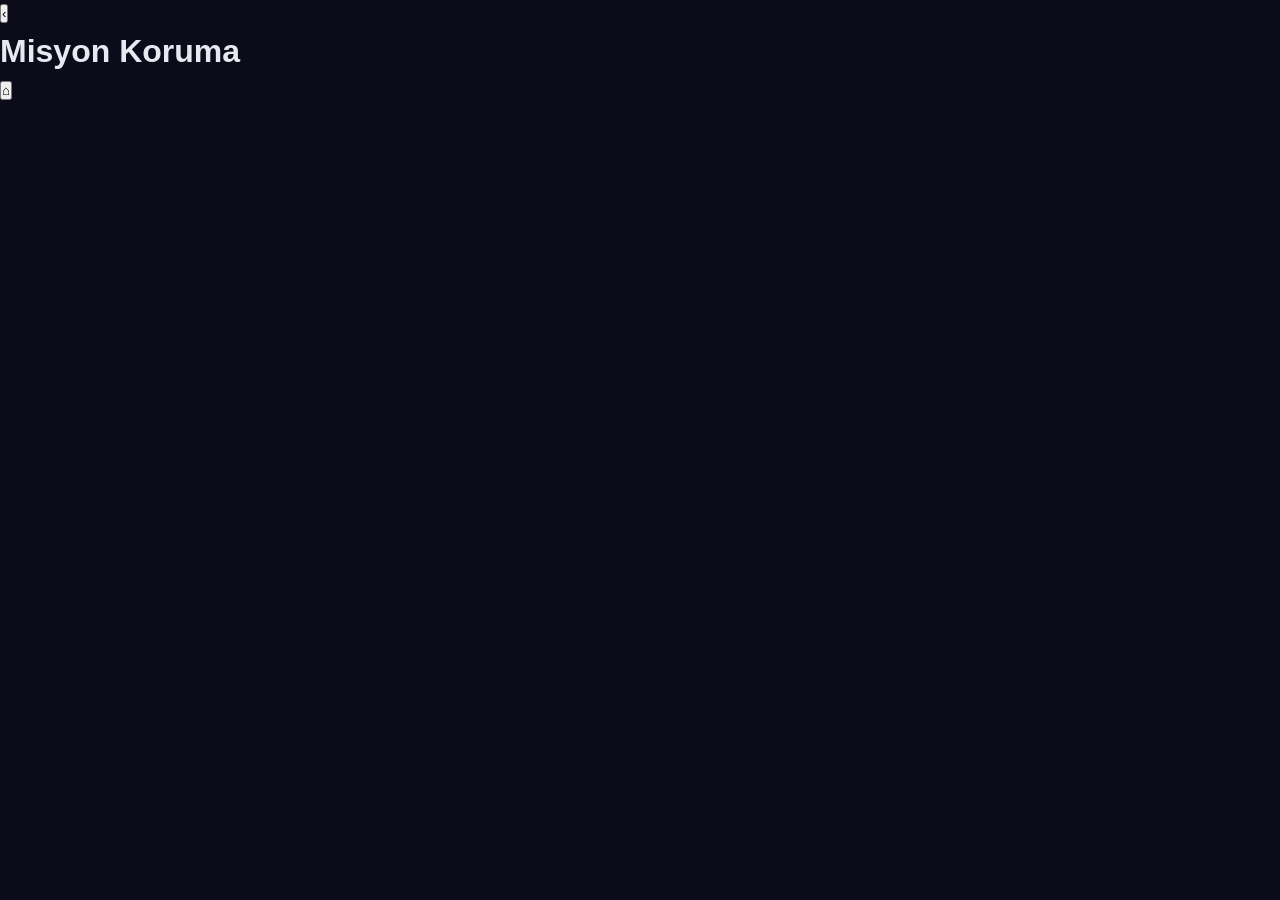
==== commit a77b04b8: "index.html" ====
--- a/index.html
+++ b/index.html
@@ -1,472 +1,44 @@
-<!DOCTYPE html>
-<html lang="tr">
-<head>
-    <meta charset="UTF-8">
-    <meta name="viewport" content="width=device-width, initial-scale=1.0, maximum-scale=1.0, user-scalable=no">
-    <meta name="theme-color" content="#0f0f23">
-    <meta name="apple-mobile-web-app-capable" content="yes">
-    <meta name="google" content="notranslate">
-    <title>Misyon Koruma | Ders Çalış + Soru Bankası + Eşleştirme</title>
-
-    <!-- FAVICON -->
-    <link rel="icon" type="image/png" href="data:image/svg+xml,%3Csvg xmlns='http://www.w3.org/2000/svg' viewBox='0 0 100 100'%3E%3Ctext y='.9em' font-size='90'%3E🛡️%3C/text%3E%3C/svg%3E">
-
-    <link rel="preconnect" href="https://fonts.googleapis.com">
-    <link rel="preconnect" href="https://fonts.gstatic.com" crossorigin>
-    <link href="https://fonts.googleapis.com/css2?family=Inter:wght@400;500;600;700;800&display=swap" rel="stylesheet">
-    <link rel="stylesheet" href="style.css">
-</head>
-<body>
-    <div id="appContainer">
-        <!-- HEADER -->
-        <header id="mainHeader">
-            <button class="btn-icon" id="btnBack" onclick="goBack()" aria-label="Geri">←</button>
-            <span id="headerTitle">Misyon Koruma</span>
-            <button class="btn-icon" id="btnMenu" onclick="toggleMenu()" aria-label="Menü">☰</button>
-        </header>
-
-        <!-- YAN MENÜ -->
-        <div id="sideMenu" class="overlay hidden">
-            <div class="overlay-bg" onclick="toggleMenu()"></div>
-            <div class="overlay-panel">
-                <div class="side-menu-header">
-                    <span>🛡️ Menü</span>
-                    <button class="btn-icon" onclick="toggleMenu()">✕</button>
-                </div>
-                <div class="side-menu-actions">
-                    <button class="btn btn-ghost btn-full" onclick="goHome(); toggleMenu();">🏠 Ana Sayfa</button>
-                    <button class="btn btn-ghost btn-full" onclick="goCourses(); toggleMenu();">📚 Ders Çalış</button>
-                    <button class="btn btn-ghost btn-full" onclick="goQuestionBank(); toggleMenu();">📝 Soru Bankası</button>
-                    <button class="btn btn-ghost btn-full" onclick="goMatching(); toggleMenu();">🎯 Eşleştirme</button>
-                    <button class="btn btn-ghost btn-full" onclick="goStats(); toggleMenu();">📊 İstatistikler</button>
-                </div>
-                <div class="side-menu-footer">
-                    <button class="btn btn-ghost btn-full" onclick="toggleMenu(); openModal('api');">🔑 Groq API Anahtarı</button>
-                    <button class="btn btn-ghost btn-full" onclick="toggleMenu(); openModal('reset');">🔄 Sıfırla</button>
-                </div>
-            </div>
-        </div>
-
-        <!-- MAIN CONTENT -->
-        <main id="mainContent">
-
-            <!-- ==================== ANA SAYFA ==================== -->
-            <div id="vHome" class="view active">
-                <div class="hero-section">
-                    <div class="hero-icon">🛡️</div>
-                    <h1>Misyon Koruma</h1>
-                    <p class="hero-sub">12 Ders • Ünite Ünite • Binlerce Soru</p>
-                </div>
-
-                <div class="stats-row" id="homeStatsRow">
-                    <div class="stat-mini" onclick="goStats()">
-                        <span class="stat-mini-val" id="statCourses">0</span>
-                        <span class="stat-mini-lbl">Ders</span>
-                    </div>
-                    <div class="stat-mini" onclick="goStats()">
-                        <span class="stat-mini-val" id="statQuestions">0</span>
-                        <span class="stat-mini-lbl">Soru</span>
-                    </div>
-                    <div class="stat-mini" onclick="goStats()">
-                        <span class="stat-mini-val" id="statAccuracy">%0</span>
-                        <span class="stat-mini-lbl">Doğruluk</span>
-                    </div>
-                    <div class="stat-mini" onclick="goStats()">
-                        <span class="stat-mini-val" id="statStreak">0</span>
-                        <span class="stat-mini-lbl">Seri</span>
-                    </div>
-                </div>
-
-                <!-- Kaldığın yerden devam -->
-                <div id="continueCard" class="continue-card hidden" onclick="continueLast()">
-                    <div class="continue-left">
-                        <span class="continue-icon">▶️</span>
-                        <div>
-                            <div class="continue-title">Kaldığın Yerden Devam</div>
-                            <div class="continue-sub" id="continueSub">—</div>
-                        </div>
-                    </div>
-                    <span class="continue-arrow">→</span>
-                </div>
-
-                <div class="btn-group-vertical">
-                    <button class="btn btn-primary btn-full" onclick="goCourses()">
-                        📚 Ders Çalış
-                        <span class="btn-sub" id="homeCoursesProgress">0/12 ders</span>
-                    </button>
-                    <button class="btn btn-accent btn-full" onclick="goQuestionBank()">
-                        📝 Soru Bankası
-                        <span class="btn-sub">Ders ders + Karma</span>
-                    </button>
-                    <button class="btn btn-match btn-full" onclick="goMatching()">
-                        🎯 Eşleştirme Tablosu
-                        <span class="btn-sub">Doğru–Yanlış / Eşleştirme</span>
-                    </button>
-                    <button class="btn btn-stats btn-full" onclick="goStats()">
-                        📊 İstatistikler
-                        <span class="btn-sub">Detaylı analiz</span>
-                    </button>
-                </div>
-
-                <!-- Günlük Hedef -->
-                <div class="daily-goal-card">
-                    <div class="daily-goal-head">
-                        <span>🎯 Günlük Hedef</span>
-                        <span id="dailyGoalCounter">0/20</span>
-                    </div>
-                    <div class="daily-goal-bar"><div id="dailyGoalFill" class="daily-goal-fill"></div></div>
-                    <div class="daily-goal-note">Bugün çözdüğün soru sayısı</div>
-                </div>
-            </div>
-
-            <!-- ==================== DERS LİSTESİ ==================== -->
-            <div id="vCourses" class="view">
-                <div class="section-header">
-                    <h2>📚 Dersler</h2>
-                    <span class="badge" id="coursesDoneLabel">0/12</span>
-                </div>
-                <div id="coursesList" class="topics-list">
-                    <div class="loading">Yükleniyor...</div>
-                </div>
-            </div>
-
-            <!-- ==================== ÜNİTE LİSTESİ (Bir dersin üniteleri) ==================== -->
-            <div id="vUnits" class="view">
-                <div class="section-header">
-                    <h2 id="unitsCourseTitle">Ders</h2>
-                    <span class="badge" id="unitsProgress">0/0</span>
-                </div>
-                <div id="unitsList" class="topics-list"></div>
-            </div>
-
-            <!-- ==================== ÜNİTE İÇERİĞİ (Konu anlatımı + ünite sonu sorular) ==================== -->
-            <div id="vUnitDetail" class="view">
-                <div class="learn-header">
-                    <h2 id="unitTitle">Ünite</h2>
-                    <span class="badge badge-acc" id="unitBadge">Konu</span>
-                </div>
-
-                <!-- Sekmeler -->
-                <div class="tab-bar" id="unitTabBar">
-                    <button class="tab-btn active" data-tab="lesson" onclick="switchUnitTab('lesson')">📖 Konu Anlatımı</button>
-                    <button class="tab-btn" data-tab="quiz" onclick="switchUnitTab('quiz')">✍️ Ünite Sonu Soruları</button>
-                </div>
-
-                <!-- Konu anlatımı -->
-                <div id="unitLessonTab" class="tab-content active">
-                    <div id="unitLessonContent" class="learn-content"></div>
-                    <div class="btn-row" style="margin-top: 16px;">
-                        <button class="btn btn-ghost btn-full" onclick="markUnitRead()">✅ Okudum, Anladım</button>
-                        <button class="btn btn-primary btn-full" onclick="switchUnitTab('quiz')">✍️ Sorulara Geç</button>
-                    </div>
-                </div>
-
-                <!-- Ünite sonu soruları -->
-                <div id="unitQuizTab" class="tab-content">
-                    <div id="unitQuizContent" class="learn-content"></div>
-                </div>
-            </div>
-
-            <!-- ==================== SORU BANKASI (ders seçimi) ==================== -->
-            <div id="vQuestionBank" class="view">
-                <div class="section-header">
-                    <h2>📝 Soru Bankası</h2>
-                    <span>Ders ders + Karma</span>
-                </div>
-
-                <!-- Karma Sorular Kartı -->
-                <div class="qb-special-card" onclick="startMixedQuestions()">
-                    <div class="qb-special-icon">🎲</div>
-                    <div class="qb-special-info">
-                        <div class="qb-special-title">Karma Sorular</div>
-                        <div class="qb-special-sub">Tüm derslerden rastgele sorular</div>
-                    </div>
-                    <div class="qb-special-arrow">→</div>
-                </div>
-
-                <div class="section-subheader">
-                    <h3>Ders Ders Sorular</h3>
-                </div>
-                <div id="qbCoursesList" class="topics-list">
-                    <div class="loading">Yükleniyor...</div>
-                </div>
-            </div>
-
-            <!-- ==================== SORU BANKASI ÇÖZME ==================== -->
-            <div id="vQBSolve" class="view">
-                <div class="learn-header">
-                    <h2 id="qbSolveTitle">Soru Bankası</h2>
-                    <span class="badge badge-acc" id="qbSolveProgress">0/0</span>
-                </div>
-                <div id="qbSolveContent" class="learn-content"></div>
-            </div>
-
-            <!-- ==================== EŞLEŞTİRME ==================== -->
-            <div id="vMatching" class="view">
-                <div class="section-header">
-                    <h2>🎯 Eşleştirme Tablosu</h2>
-                    <span>Doğru–Yanlış / Eşleştir</span>
-                </div>
-                <div id="matchingContent"></div>
-            </div>
-
-            <!-- ==================== İSTATİSTİKLER ==================== -->
-            <div id="vStats" class="view">
-                <div class="section-header"><h2>📊 İstatistikler</h2></div>
-                <div id="statsContent"><div class="loading">Yükleniyor...</div></div>
-            </div>
-
-        </main>
-    </div>
-
-    <!-- ==================== MODALLAR ==================== -->
-    <!-- Groq API Modal -->
-    <div id="apiModal" class="modal hidden">
-        <div class="modal-bg" onclick="closeModal('api')"></div>
-        <div class="modal-card">
-            <h3>🔑 Groq API Anahtarı</h3>
-            <p style="font-size: 13px; color: #9090aa; margin-bottom: 12px;">
-                🤖 <a href="https://console.groq.com/keys" target="_blank" style="color: #7c8aff;">console.groq.com/keys</a> adresinden ücretsiz alabilirsiniz.
-            </p>
-            <input id="apiInp" class="input" type="password" placeholder="gsk_...">
-            <div class="btn-row">
-                <button class="btn btn-ghost btn-full" onclick="closeModal('api')">Vazgeç</button>
-                <button class="btn btn-primary btn-full" onclick="saveKey()">Kaydet</button>
-            </div>
-        </div>
-    </div>
-
-    <!-- Reset Modal -->
-    <div id="resetModal" class="modal hidden">
-        <div class="modal-bg" onclick="closeModal('reset')"></div>
-        <div class="modal-card">
-            <h3>🔄 Sıfırla</h3>
-            <button class="btn btn-ghost btn-full" onclick="doReset('course')">📘 Sadece Bu Dersi Sıfırla</button>
-            <button class="btn btn-ghost btn-full" onclick="doReset('unit')">📄 Sadece Bu Üniteyi Sıfırla</button>
-            <button class="btn btn-danger btn-full" onclick="doReset('all')">🗑️ Tüm İlerlemeyi Sıfırla</button>
-            <button class="btn btn-ghost btn-full" onclick="closeModal('reset')">Vazgeç</button>
-        </div>
-    </div>
-
-    <!-- Ünite Tamamlama Popup -->
-    <div id="completionPopup" class="modal hidden">
-        <div class="modal-bg" onclick="closeCompletionPopup()"></div>
-        <div class="modal-card" style="text-align: center;">
-            <div style="font-size: 48px;">🏆</div>
-            <h3 id="completionUnitTitle">Tebrikler!</h3>
-            <p id="completionMessage" style="margin: 12px 0;">Üniteyi başarıyla tamamladın!</p>
-            <div class="btn-row" style="flex-direction: column; gap: 8px;">
-                <button class="btn btn-accent btn-full" onclick="goToQuestionBankFromPopup()">📝 Soru Bankası'nda Pekiştir</button>
-                <button class="btn btn-primary btn-full" onclick="goToNextUnitFromPopup()">➡️ Sonraki Üniteye Geç</button>
-                <button class="btn btn-ghost btn-full" onclick="closeCompletionPopup()">Kapat</button>
-            </div>
-        </div>
-    </div>
-
-    <!-- ==================== SCRIPTLER ==================== -->
-<script src="config.js"></script>
-<script src="questions.js"></script>
-<script src="matching.js"></script>
-<script src="app.js"></script>
-
-<script>
-    document.addEventListener('DOMContentLoaded', function() {
-        console.log('🛡️ Misyon Koruma uygulaması başlatılıyor...');
-
-        const required = [
-            { name: 'TOPICS', file: 'config.js' },
-            { name: 'SORU_BANKASI', file: 'questions.js' },
-            { name: 'startApp', file: 'app.js' }
-        ];
-
-        for (const r of required) {
-            if (typeof window[r.name] === 'undefined') {
-                console.error(`❌ ${r.file} yüklenemedi! ${r.name} tanımlı değil.`);
-                document.body.innerHTML =
-                    `<div style="padding:20px;text-align:center;color:red;font-family:sans-serif">
-                        ❌ ${r.file} dosyası yüklenemedi!<br>Lütfen sayfayı yenileyin.
-                    </div>`;
-                return;
-            }
-        }
-
-        console.log('✅ Tüm dosyalar yüklendi.');
-        startApp();
-    });
-</script>
-</body>
-</html>                    <button class="btn btn-ghost btn-full" onclick="goHome(); toggleMenu();">🏠 Ana Sayfa</button>
-                    <button class="btn btn-ghost btn-full" onclick="goTopics(); toggleMenu();">📚 Konu Çalış</button>
-                    <button class="btn btn-ghost btn-full" onclick="goQuestionBank(); toggleMenu();">📝 Soru Bankası</button>
-                    <button class="btn btn-ghost btn-full" onclick="goExamList(); toggleMenu();">📋 Deneme Sınavı</button>
-                    <button class="btn btn-ghost btn-full" onclick="goStats(); toggleMenu();">📊 İstatistikler</button>
-                </div>
-                <div class="side-menu-footer">
-                    <button class="btn btn-ghost btn-full" onclick="toggleMenu(); openModal('api');">🔑 Groq API Anahtarı</button>
-                    <button class="btn btn-ghost btn-full" onclick="toggleMenu(); openModal('reset');">🔄 Sıfırla</button>
-                </div>
-            </div>
-        </div>
-
-        <!-- MAIN CONTENT -->
-        <main id="mainContent">
-            <!-- ANA SAYFA -->
-            <div id="vHome" class="view active">
-                <div class="hero-section">
-                    <div class="hero-icon">🧮</div>
-                    <h1>KPSS Matematik</h1>
-                    <p class="hero-sub">20 Konu • 3 Seviye • Binlerce Soru</p>
-                </div>
-                <div class="stats-row" id="homeStatsRow">
-                    <div class="stat-mini" onclick="goStats()"><span class="stat-mini-val" id="statTopics">0</span><span class="stat-mini-lbl">Konu</span></div>
-                    <div class="stat-mini" onclick="goStats()"><span class="stat-mini-val" id="statQuestions">0</span><span class="stat-mini-lbl">Soru</span></div>
-                    <div class="stat-mini" onclick="goStats()"><span class="stat-mini-val" id="statAccuracy">%0</span><span class="stat-mini-lbl">Doğruluk</span></div>
-                    <div class="stat-mini" onclick="goStats()"><span class="stat-mini-val" id="statStreak">0</span><span class="stat-mini-lbl">Seri</span></div>
-                </div>
-                <div class="btn-group-vertical">
-                    <button class="btn btn-primary btn-full" onclick="goTopics()">📚 Konu Çalış</button>
-                    <button class="btn btn-accent btn-full" onclick="goQuestionBank()">📝 Soru Bankası</button>
-                    <button class="btn btn-exam btn-full" onclick="goExamList()">📋 Deneme Sınavı</button>
-                    <button class="btn btn-stats btn-full" onclick="goStats()">📊 İstatistikler</button>
-                </div>
-            </div>
-
-            <!-- KONU LİSTESİ -->
-            <div id="vTopics" class="view">
-                <div class="section-header"><h2>📚 Konular</h2><span class="badge" id="topicsDoneLabel">0/20</span></div>
-                <div id="topicsList" class="topics-list"><div class="loading">Yükleniyor...</div></div>
-            </div>
-
-            <!-- KONU ÇALIŞ -->
-            <div id="vLearn" class="view">
-                <div class="learn-header"><h2 id="learnTitle">Konu</h2><span class="badge badge-acc" id="learnKademe">Başlangıç</span></div>
-                <div id="learnContent" class="learn-content"></div>
-            </div>
-
-            <!-- SORU BANKASI LİSTESİ -->
-            <div id="vQuestionBank" class="view">
-                <div class="section-header"><h2>📝 Soru Bankası</h2><span>Tamamladığın konular</span></div>
-                <div id="qbTopicsList" class="topics-list"><div class="loading">Yükleniyor...</div></div>
-            </div>
-
-            <!-- SORU BANKASI ÇÖZME -->
-            <div id="vQBSolve" class="view">
-                <div class="learn-header"><h2 id="qbSolveTitle">Soru Bankası</h2><span class="badge badge-acc" id="qbSolveProgress">0/100</span></div>
-                <div id="qbSolveContent" class="learn-content"></div>
-            </div>
-
-            <!-- DENEME LİSTESİ -->
-            <div id="vExamList" class="view">
-                <div class="section-header"><h2>📋 Deneme Sınavları</h2><span>20 veya 30 soru</span></div>
-                <div id="examListContent"></div>
-            </div>
-
-            <!-- DENEME SINAVI -->
-            <div id="vExam" class="view">
-                <div class="exam-header">
-                    <div class="exam-info"><h2>Deneme Sınavı</h2><span class="badge badge-warn" id="examTimer">20:00</span></div>
-                    <button class="btn btn-ghost btn-sm" onclick="cancelExam()">Vazgeç</button>
-                </div>
-                <div id="examContent" class="learn-content"></div>
-            </div>
-
-            <!-- İSTATİSTİKLER -->
-            <div id="vStats" class="view">
-                <div class="section-header"><h2>📊 İstatistikler</h2></div>
-                <div id="statsContent"><div class="loading">Yükleniyor...</div></div>
-            </div>
-        </main>
-    </div>
-
-    <!-- ==================== MODALLAR ==================== -->
-    <!-- Groq API Modal -->
-    <div id="apiModal" class="modal hidden">
-        <div class="modal-bg" onclick="closeModal('api')"></div>
-        <div class="modal-card">
-            <h3>🔑 Groq API Anahtarı</h3>
-            <p style="font-size: 13px; color: #9090aa; margin-bottom: 12px;">
-                🤖 <a href="https://console.groq.com/keys" target="_blank" style="color: #7c8aff;">console.groq.com/keys</a> adresinden ücretsiz alabilirsiniz.
-            </p>
-            <input id="apiInp" class="input" type="password" placeholder="gsk_...">
-            <div class="btn-row">
-                <button class="btn btn-ghost btn-full" onclick="closeModal('api')">Vazgeç</button>
-                <button class="btn btn-primary btn-full" onclick="saveKey()">Kaydet</button>
-            </div>
-        </div>
-    </div>
-
-    <!-- Reset Modal -->
-    <div id="resetModal" class="modal hidden">
-        <div class="modal-bg" onclick="closeModal('reset')"></div>
-        <div class="modal-card">
-            <h3>🔄 Sıfırla</h3>
-            <button class="btn btn-ghost btn-full" onclick="doReset('topic')">📘 Sadece Bu Konuyu Sıfırla</button>
-            <button class="btn btn-danger btn-full" onclick="doReset('all')">🗑️ Tüm İlerlemeyi Sıfırla</button>
-            <button class="btn btn-ghost btn-full" onclick="closeModal('reset')">Vazgeç</button>
-        </div>
-    </div>
-
-    <!-- Deneme Seçenek Modal -->
-    <div id="examOptionsModal" class="modal hidden">
-        <div class="modal-bg" onclick="closeExamOptions()"></div>
-        <div class="modal-card" style="text-align: center;">
-            <h3>📋 Deneme Sınavı</h3>
-            <p style="margin: 12px 0;">Kaç soruluk deneme çözmek istersin?</p>
-            <div class="btn-row" style="flex-direction: column; gap: 10px;">
-                <button class="btn btn-primary btn-full" onclick="startExam(20)">20 Soru (20 dk)</button>
-                <button class="btn btn-primary btn-full" onclick="startExam(30)">30 Soru (30 dk)</button>
-                <button class="btn btn-ghost btn-full" onclick="closeExamOptions()">Vazgeç</button>
-            </div>
-        </div>
-    </div>
-
-    <!-- Konu Tamamlama Popup -->
-    <div id="completionPopup" class="modal hidden">
-        <div class="modal-bg" onclick="closeCompletionPopup()"></div>
-        <div class="modal-card" style="text-align: center;">
-            <div style="font-size: 48px;">🏆</div>
-            <h3 id="completionTopicTitle">Tebrikler!</h3>
-            <p id="completionMessage" style="margin: 12px 0;">Konuyu başarıyla tamamladın!</p>
-            <div class="btn-row" style="flex-direction: column; gap: 8px;">
-                <button class="btn btn-accent btn-full" onclick="goToQuestionBankFromPopup()">📝 Soru Bankası'nda Pekiştir</button>
-                <button class="btn btn-primary btn-full" onclick="goToNextTopicFromPopup()">➡️ Sonraki Konuya Geç</button>
-                <button class="btn btn-ghost btn-full" onclick="closeCompletionPopup()">Kapat</button>
-            </div>
-        </div>
-    </div>
-
-    <!-- ==================== SCRIPTLER ==================== -->
-<script src="config.js"></script>
-<script src="questions.js"></script>
-<script src="app.js"></script>
-
-<script>
-    // Uygulama başlatma - DOM tamamen yüklendikten sonra çalışır
-    document.addEventListener('DOMContentLoaded', function() {
-        console.log('DOM yüklendi, kontroller yapılıyor...');
-        
-        // Gerekli değişkenlerin varlığını kontrol et
-        if (typeof TOPICS === 'undefined') {
-            console.error('❌ config.js yüklenemedi! TOPICS değişkeni tanımlı değil.');
-            document.body.innerHTML = '<div style="padding:20px;text-align:center;color:red">❌ config.js dosyası yüklenemedi! Lütfen sayfayı yenileyin.</div>';
-            return;
-        }
-        
-        if (typeof SORU_BANKASI === 'undefined') {
-            console.error('❌ questions.js yüklenemedi! SORU_BANKASI değişkeni tanımlı değil.');
-            document.body.innerHTML = '<div style="padding:20px;text-align:center;color:red">❌ questions.js dosyası yüklenemedi! Lütfen sayfayı yenileyin.</div>';
-            return;
-        }
-        
-        if (typeof startApp !== 'function') {
-            console.error('❌ app.js yüklenemedi! startApp fonksiyonu tanımlı değil.');
-            document.body.innerHTML = '<div style="padding:20px;text-align:center;color:red">❌ app.js dosyası yüklenemedi! Lütfen sayfayı yenileyin.</div>';
-            return;
-        }
-        
-        console.log('✅ Tüm dosyalar başarıyla yüklendi!');
-        startApp();
-    });
-</script>
-</body>
-</html>
+<!DOCTYPE html>
+<html lang="tr">
+<head>
+<meta charset="UTF-8">
+<meta name="viewport" content="width=device-width, initial-scale=1, viewport-fit=cover">
+<meta name="theme-color" content="#0f1b2d">
+<meta name="description" content="Misyon Koruma sınavı soru bankası ve test platformu">
+<title>Misyon Koruma · Soru Bankası</title>
+<link rel="icon" href="data:image/svg+xml,<svg xmlns='http://www.w3.org/2000/svg' viewBox='0 0 100 100'><text y='.9em' font-size='90'>🛡️</text></svg>">
+<link rel="preconnect" href="https://fonts.googleapis.com">
+<link rel="preconnect" href="https://fonts.gstatic.com" crossorigin>
+<link href="https://fonts.googleapis.com/css2?family=Barlow:wght@400;500;600;700&family=Barlow+Condensed:wght@600;700&display=swap" rel="stylesheet">
+<link rel="stylesheet" href="style.css">
+</head>
+<body>
+<header class="topbar">
+  <button class="icon-btn" id="btnBack" data-act="back" aria-label="Geri">‹</button>
+  <h1 class="topbar-title" id="topTitle">Misyon Koruma</h1>
+  <button class="icon-btn" id="btnHome" data-act="home" aria-label="Ana sayfa">⌂</button>
+</header>
+<main id="view" tabindex="-1"></main>
+<div id="toast" role="status" aria-live="polite"></div>
+<div id="modal" class="modal" hidden></div>
+<noscript><p class="noscript">Uygulamanın çalışması için JavaScript gereklidir.</p></noscript>
+
+<!-- Yapılandırma -->
+<script src="config.js"></script>
+<!-- Soru veri dosyaları (her ders ayrı dosya) -->
+<script src="data/anayasa.js"></script>
+<script src="data/ceza.js"></script>
+<script src="data/idare.js"></script>
+<script src="data/cmk.js"></script>
+<script src="data/ataturk.js"></script>
+<script src="data/insan.js"></script>
+<script src="data/genel.js"></script>
+<script src="data/protokol.js"></script>
+<script src="data/ingilizce.js"></script>
+<script src="data/silah.js"></script>
+<script src="data/pmm.js"></script>
+<!-- Motor -->
+<script src="questions.js"></script>
+<script src="app.js"></script>
+</body>
+</html>
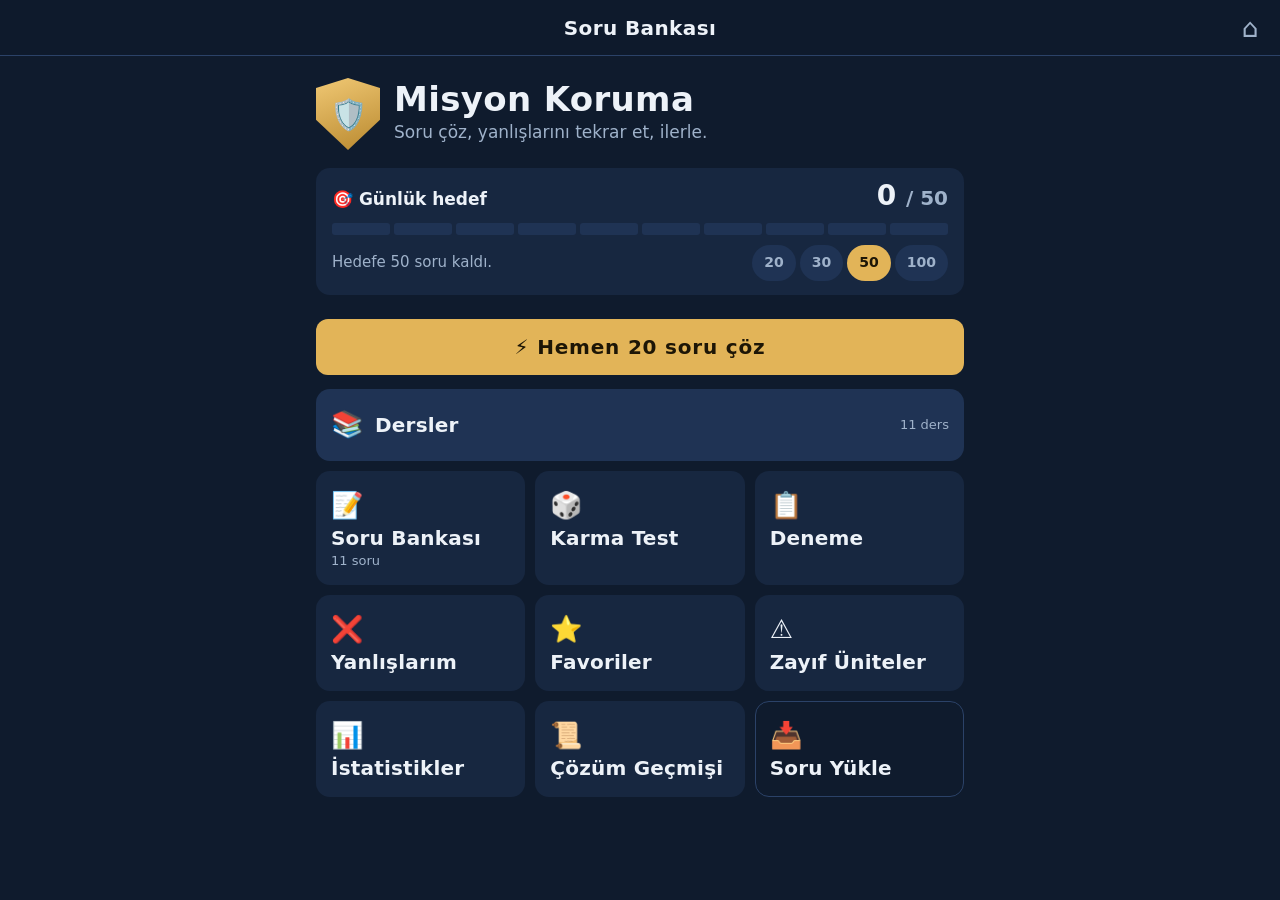
==== commit 8c23d066: "Add files via upload" ====
--- a/index.html
+++ b/index.html
@@ -23,21 +23,15 @@
 <div id="modal" class="modal" hidden></div>
 <noscript><p class="noscript">Uygulamanın çalışması için JavaScript gereklidir.</p></noscript>
 
-<!-- Yapılandırma -->
+<script>
+  // Dosya yükleme / yazım hatalarını yakala ve uygulamada göster
+  window.__loadErrors = [];
+  window.addEventListener('error', function (e) {
+    if (e.target && e.target.tagName === 'SCRIPT') window.__loadErrors.push(e.target.getAttribute('src') + ' bulunamadı (dosya adı ve konumu doğru mu?)');
+    else if (e.filename) window.__loadErrors.push(e.filename.split('/').pop() + ' satır ' + e.lineno + ': ' + e.message);
+  }, true);
+</script>
 <script src="config.js"></script>
-<!-- Soru veri dosyaları (her ders ayrı dosya) -->
-<script src="data/anayasa.js"></script>
-<script src="data/ceza.js"></script>
-<script src="data/idare.js"></script>
-<script src="data/cmk.js"></script>
-<script src="data/ataturk.js"></script>
-<script src="data/insan.js"></script>
-<script src="data/genel.js"></script>
-<script src="data/protokol.js"></script>
-<script src="data/ingilizce.js"></script>
-<script src="data/silah.js"></script>
-<script src="data/pmm.js"></script>
-<!-- Motor -->
 <script src="questions.js"></script>
 <script src="app.js"></script>
 </body>
--- a/style.css
+++ b/style.css
@@ -1,738 +1,274 @@
-/* ============================================
-   KPSS MATEMATİK - ANA STİL DOSYASI
-   Versiyon: 8.2 (Autofill Engelli + Çizim Destekli)
-   20 Konu • 3 Seviye • Mobil Uyumlu
-   ============================================ */
-
-/* ==================== CSS DEĞİŞKENLERİ ==================== */
+/* ============================================================
+   MİSYON KORUMA – STİL
+   Gece laciverdi zemin, pirinç (rozet) vurgusu. Mobil öncelikli.
+   ============================================================ */
 :root {
-    --bg-primary: #0b0b1a;
-    --bg-secondary: #12122a;
-    --bg-card: #1a1a3e;
-    --bg-card-hover: #1f1f47;
-    --bg-input: #151534;
-    
-    --accent: #6c63ff;
-    --accent-light: #8b85ff;
-    --accent-glow: rgba(108, 99, 255, 0.2);
-    
-    --success: #43e97b;
-    --success-bg: rgba(67, 233, 123, 0.08);
-    --danger: #ff6584;
-    --danger-bg: rgba(255, 101, 132, 0.08);
-    --warning: #ffb347;
-    --warning-bg: rgba(255, 179, 71, 0.08);
-    
-    --text-primary: #e8e8f0;
-    --text-secondary: #9090aa;
-    --text-muted: #5a5a78;
-    
-    --border: rgba(255, 255, 255, 0.06);
-    --border-accent: rgba(108, 99, 255, 0.3);
-    
-    --shadow-sm: 0 2px 8px rgba(0, 0, 0, 0.3);
-    --shadow-md: 0 4px 20px rgba(0, 0, 0, 0.4);
-    --shadow-lg: 0 8px 40px rgba(0, 0, 0, 0.5);
-    --shadow-glow: 0 0 30px rgba(108, 99, 255, 0.15);
-    
-    --radius-sm: 8px;
-    --radius: 12px;
-    --radius-lg: 16px;
-    --radius-xl: 20px;
-    
-    --font: 'Inter', -apple-system, BlinkMacSystemFont, sans-serif;
-    --transition: 0.25s cubic-bezier(0.4, 0, 0.2, 1);
-    --header-h: 56px;
-    --max-width: 600px;
-}
-
-/* ==================== RESET ==================== */
-*, *::before, *::after {
-    margin: 0;
-    padding: 0;
-    box-sizing: border-box;
-}
-
-html {
-    font-size: 16px;
-    -webkit-font-smoothing: antialiased;
-    scroll-behavior: smooth;
-}
-
+  --bg: #0f1b2d;
+  --surface: #172740;
+  --surface-2: #1f3354;
+  --line: #2b4268;
+  --text: #edf2f8;
+  --muted: #9fb2ca;
+  --brass: #e2b458;
+  --brass-ink: #1d1606;
+  --ok: #3cc48e;
+  --ok-bg: rgba(60, 196, 142, .14);
+  --bad: #f06a74;
+  --bad-bg: rgba(240, 106, 116, .14);
+  --mid: #f0b44a;
+  --blank: #6d819c;
+  --info: #62aefc;
+  --r-sm: 8px;
+  --r: 14px;
+  --font: 'Barlow', system-ui, -apple-system, 'Segoe UI', Roboto, sans-serif;
+  --display: 'Barlow Condensed', 'Arial Narrow', system-ui, sans-serif;
+  --maxw: 680px;
+  box-sizing: border-box;
+  padding-top: env(safe-area-inset-top, 0px);
+  padding-bottom: env(safe-area-inset-bottom, 0px);
+}
+*, *::before, *::after { box-sizing: inherit; margin: 0; padding: 0; }
+html { -webkit-text-size-adjust: 100%; }
 body {
-    font-family: var(--font);
-    background: var(--bg-primary);
-    color: var(--text-primary);
-    line-height: 1.6;
-    min-height: 100dvh;
-    overflow-x: hidden;
-}
-
-::-webkit-scrollbar { width: 4px; }
-::-webkit-scrollbar-track { background: transparent; }
-::-webkit-scrollbar-thumb { background: var(--text-muted); border-radius: 10px; }
-
-/* ==================== APP ==================== */
-#appContainer {
-    max-width: var(--max-width);
-    margin: 0 auto;
-    min-height: 100dvh;
-    display: flex;
-    flex-direction: column;
-}
-
-/* ==================== HEADER ==================== */
-#mainHeader {
-    position: sticky;
-    top: 0;
-    z-index: 100;
-    display: flex;
-    align-items: center;
-    justify-content: space-between;
-    height: var(--header-h);
-    padding: 0 12px;
-    background: rgba(11, 11, 26, 0.85);
-    backdrop-filter: blur(20px);
-    border-bottom: 1px solid var(--border);
-}
-
-#headerTitle {
-    font-size: 16px;
-    font-weight: 600;
-    background: linear-gradient(135deg, #6c63ff, #43e97b);
-    -webkit-background-clip: text;
-    -webkit-text-fill-color: transparent;
-    background-clip: text;
-}
-
-.btn-icon {
-    display: flex;
-    align-items: center;
-    justify-content: center;
-    width: 40px;
-    height: 40px;
-    border: none;
-    background: transparent;
-    color: var(--text-secondary);
-    border-radius: var(--radius-sm);
-    cursor: pointer;
-    transition: var(--transition);
-}
-.btn-icon:hover { background: var(--bg-card); color: var(--text-primary); }
-.btn-icon:active { transform: scale(0.94); }
-
-/* ==================== YAN MENÜ ==================== */
-.overlay {
-    position: fixed;
-    inset: 0;
-    z-index: 200;
-}
-.overlay-bg {
-    position: absolute;
-    inset: 0;
-    background: rgba(0, 0, 0, 0.6);
-    backdrop-filter: blur(4px);
-}
-.overlay-panel {
-    position: absolute;
-    right: 0;
-    top: 0;
-    bottom: 0;
-    width: min(300px, 80vw);
-    background: var(--bg-secondary);
-    border-left: 1px solid var(--border);
-    padding: 20px 16px;
-    display: flex;
-    flex-direction: column;
-    gap: 16px;
-    animation: slideInRight 0.3s ease;
-}
-@keyframes slideInRight {
-    from { transform: translateX(100%); }
-    to { transform: translateX(0); }
-}
-.side-menu-header {
-    display: flex;
-    justify-content: space-between;
-    align-items: center;
-    font-weight: 600;
-}
-.side-menu-actions { flex: 1; display: flex; flex-direction: column; gap: 6px; }
-.side-menu-footer {
-    display: flex;
-    flex-direction: column;
-    gap: 6px;
-    border-top: 1px solid var(--border);
-    padding-top: 12px;
-}
-
-/* ==================== MAIN ==================== */
-#mainContent { flex: 1; padding: 0 16px 30px; }
-
-/* ==================== VIEW ==================== */
-.view { display: none; animation: fadeSlideIn 0.35s ease; }
-.view.active { display: block; }
-@keyframes fadeSlideIn {
-    from { opacity: 0; transform: translateY(12px); }
-    to { opacity: 1; transform: translateY(0); }
-}
-
-/* ==================== HERO ==================== */
-.hero-section { text-align: center; padding: 30px 0 20px; }
-.hero-icon { font-size: 56px; margin-bottom: 8px; animation: float 3s ease-in-out infinite; }
-@keyframes float { 0%, 100% { transform: translateY(0); } 50% { transform: translateY(-10px); } }
-.hero-section h1 {
-    font-size: 26px;
-    font-weight: 700;
-    background: linear-gradient(135deg, #6c63ff, #43e97b);
-    -webkit-background-clip: text;
-    -webkit-text-fill-color: transparent;
-    margin-bottom: 4px;
-}
-.hero-sub { font-size: 13px; color: var(--text-secondary); }
-
-/* ==================== İSTATİSTİK ==================== */
-.stats-row {
-    display: grid;
-    grid-template-columns: repeat(4, 1fr);
-    gap: 10px;
-    margin: 20px 0;
-}
-.stat-mini {
-    background: var(--bg-card);
-    border: 1px solid var(--border);
-    border-radius: var(--radius);
-    padding: 14px 8px;
-    text-align: center;
-    cursor: pointer;
-    transition: var(--transition);
-}
-.stat-mini:hover {
-    border-color: var(--border-accent);
-    box-shadow: var(--shadow-glow);
-    transform: translateY(-2px);
-}
-.stat-mini-val { display: block; font-size: 22px; font-weight: 700; color: var(--accent); }
-.stat-mini-lbl { display: block; font-size: 11px; color: var(--text-muted); margin-top: 2px; }
-
-/* ==================== BUTONLAR ==================== */
-.btn-group-vertical { display: flex; flex-direction: column; gap: 10px; }
-.btn-row { display: flex; gap: 10px; flex-wrap: wrap; }
-.btn {
-    display: inline-flex;
-    align-items: center;
-    justify-content: center;
-    gap: 8px;
-    padding: 14px 20px;
-    border: none;
-    border-radius: var(--radius);
-    font-family: var(--font);
-    font-size: 15px;
-    font-weight: 600;
-    cursor: pointer;
-    transition: var(--transition);
-}
-.btn:active { transform: scale(0.97); }
-.btn-full { width: 100%; }
-.btn-sm { padding: 8px 14px; font-size: 13px; }
-.btn-primary {
-    background: var(--accent);
-    color: #fff;
-    box-shadow: 0 4px 15px rgba(108, 99, 255, 0.3);
-}
-.btn-primary:hover {
-    background: var(--accent-light);
-    transform: translateY(-1px);
-}
-.btn-accent {
-    background: linear-gradient(135deg, #43e97b, #38f9d7);
-    color: #0b0b1a;
-}
-.btn-exam {
-    background: linear-gradient(135deg, #f7971d, #f7c948);
-    color: #1a1a2e;
-}
-.btn-stats {
-    background: var(--bg-card);
-    color: var(--text-primary);
-    border: 2px solid var(--border-accent);
-}
-.btn-ghost {
-    background: transparent;
-    color: var(--text-secondary);
-}
-.btn-ghost:hover { background: var(--bg-card); color: var(--text-primary); }
-.btn-danger { background: var(--danger); color: #fff; }
-.btn-groq {
-    background: linear-gradient(135deg, #1a1a2e 0%, #16213e 100%);
-    color: #e2e8f0;
-    border: 1px solid #4a5568;
-    font-size: 13px;
-    padding: 10px;
-    width: 100%;
-    margin-top: 8px;
-}
-.btn-icon-small {
-    background: transparent;
-    border: none;
-    color: var(--text-muted);
-    font-size: 14px;
-    cursor: pointer;
-    padding: 4px 8px;
-    border-radius: var(--radius-sm);
-    transition: var(--transition);
-}
-.btn-icon-small:hover { background: var(--bg-card-hover); color: var(--text-primary); }
-
-/* ==================== BADGE ==================== */
-.section-header {
-    display: flex;
-    justify-content: space-between;
-    align-items: center;
-    margin-bottom: 16px;
-    padding-top: 20px;
-}
-.section-header h2 { font-size: 20px; font-weight: 700; }
+  background: var(--bg); color: var(--text); font: 400 17px/1.5 var(--font);
+  min-height: 100vh; -webkit-tap-highlight-color: transparent;
+}
+a { color: inherit; text-decoration: none; }
+button, input, select { font: inherit; color: inherit; }
+button { cursor: pointer; background: none; border: 0; }
+:focus-visible { outline: 3px solid var(--brass); outline-offset: 2px; border-radius: 6px; }
+code { font-size: .88em; background: var(--surface-2); padding: 1px 5px; border-radius: 4px; word-break: break-word; }
+@media (prefers-reduced-motion: reduce) { * { transition: none !important; animation: none !important; } }
+
+/* ---------- üst bar ---------- */
+.topbar {
+  position: sticky; top: env(safe-area-inset-top, 0px); z-index: 20;
+  display: flex; align-items: center; gap: 8px; height: 56px; padding: 0 8px;
+  background: rgba(15, 27, 45, .94); backdrop-filter: blur(8px); border-bottom: 1px solid var(--line);
+}
+.topbar-title { flex: 1; text-align: center; font: 700 20px/1 var(--display); letter-spacing: .02em; white-space: nowrap; overflow: hidden; text-overflow: ellipsis; }
+.icon-btn { width: 44px; height: 44px; border-radius: 50%; font-size: 26px; line-height: 1; color: var(--muted); }
+.icon-btn:active { background: var(--surface); }
+#view { max-width: var(--maxw); margin: 0 auto; padding: 16px 16px 48px; outline: none; }
+
+/* ---------- ana sayfa ---------- */
+.brand { display: flex; align-items: center; gap: 14px; margin: 6px 0 18px; }
 .badge {
-    display: inline-block;
-    padding: 5px 12px;
-    border-radius: 20px;
-    font-size: 12px;
-    font-weight: 600;
-    background: var(--bg-card);
-    color: var(--text-secondary);
-    border: 1px solid var(--border);
-}
-.badge-acc { background: var(--accent-glow); color: var(--accent-light); border-color: var(--border-accent); }
-.badge-grn { background: var(--success-bg); color: var(--success); }
-.badge-warn { background: var(--warning-bg); color: var(--warning); }
-.badge-red { background: var(--danger-bg); color: var(--danger); }
-
-/* ==================== KONU LİSTESİ ==================== */
-.topics-list { display: flex; flex-direction: column; gap: 4px; }
-.topic-row {
-    display: flex;
-    align-items: center;
-    gap: 12px;
-    padding: 13px 14px;
-    background: var(--bg-card);
-    border: 1px solid var(--border);
-    border-radius: var(--radius);
-    cursor: pointer;
-    transition: var(--transition);
-}
-.topic-row:hover { background: var(--bg-card-hover); border-color: var(--border-accent); }
-.t-done { opacity: 0.7; border-color: var(--success); }
-.t-current { border-color: var(--accent); box-shadow: var(--shadow-glow); }
-.t-locked { opacity: 0.4; cursor: not-allowed; pointer-events: none; }
-.t-icon { font-size: 24px; flex-shrink: 0; }
-.t-info { flex: 1; min-width: 0; }
-.t-name { font-size: 14px; font-weight: 600; margin-bottom: 2px; }
-.t-meta { font-size: 11px; color: var(--text-muted); margin-bottom: 6px; }
-
-/* ==================== PROGRESS BAR ==================== */
-.prog-bar-wrap { margin-top: 4px; }
-.prog-bar-label {
-    display: flex;
-    justify-content: space-between;
-    font-size: 11px;
-    color: var(--text-muted);
-    margin-bottom: 4px;
-}
-.prog-bar-bg {
-    width: 100%;
-    height: 6px;
-    background: var(--bg-input);
-    border-radius: 10px;
-    overflow: hidden;
-}
-.prog-bar-fill {
-    height: 100%;
-    border-radius: 10px;
-    transition: width 0.4s cubic-bezier(0.4, 0, 0.2, 1);
-}
-.fill-acc { background: linear-gradient(90deg, var(--accent), var(--accent-light)); }
-.fill-grn { background: linear-gradient(90deg, #43e97b, #38f9d7); }
-
-/* ==================== ÖĞRENME ==================== */
-.learn-header {
-    display: flex;
-    justify-content: space-between;
-    align-items: center;
-    padding: 20px 0 14px;
-}
-.learn-header h2 { font-size: 18px; font-weight: 700; }
-.learn-content { display: flex; flex-direction: column; gap: 14px; }
-
-/* ==================== KARTLAR ==================== */
-.card {
-    background: var(--bg-card);
-    border: 1px solid var(--border);
-    border-radius: var(--radius-lg);
-    padding: 20px;
-    transition: var(--transition);
-}
-.accent-top { border-top: 3px solid var(--accent); }
-.card h3 { font-size: 16px; font-weight: 600; margin-bottom: 8px; }
-
-/* ==================== KONU ÖZETİ KARTI ==================== */
-.summary-card {
-    background: linear-gradient(135deg, var(--bg-card), #1f1f47);
-    border-left: 4px solid var(--accent);
-    padding: 18px;
-}
-.summary-card h3 { color: var(--accent-light); margin-bottom: 8px; }
-.summary-card p { font-size: 14px; color: var(--text-secondary); margin-bottom: 16px; line-height: 1.7; }
-.formulas { margin-top: 12px; }
-.formulas h4 {
-    font-size: 14px;
-    font-weight: 700;
-    color: var(--accent-light);
-    margin-bottom: 8px;
-}
-.formulas ul {
-    list-style: none;
-    padding: 0;
-}
-.formulas li {
-    font-size: 13px;
-    color: var(--text-secondary);
-    padding: 6px 10px;
-    margin-bottom: 6px;
-    background: var(--bg-input);
-    border-radius: var(--radius-sm);
-    border: 1px solid var(--border);
-}
-
-/* ==================== SORU ==================== */
-.q-header {
-    display: flex;
-    justify-content: space-between;
-    align-items: center;
-    margin-bottom: 14px;
-    flex-wrap: wrap;
-    gap: 8px;
-}
-.q-counter { font-size: 13px; font-weight: 600; color: var(--text-secondary); }
-.q-tags { display: flex; gap: 6px; }
-.q-text {
-    font-size: 16px;
-    font-weight: 500;
-    line-height: 1.7;
-    margin-bottom: 20px;
-    padding: 16px;
-    background: var(--bg-input);
-    border-radius: var(--radius);
-    border: 1px solid var(--border);
-    white-space: pre-wrap;
-    word-break: break-word;
-}
-.ans-row { display: flex; gap: 10px; }
-.ans-inp {
-    flex: 1;
-    padding: 14px 16px;
-    background: var(--bg-input);
-    border: 2px solid var(--border);
-    border-radius: var(--radius);
-    color: var(--text-primary);
-    font-family: var(--font);
-    font-size: 16px;
-    font-weight: 500;
-    transition: var(--transition);
-}
-.ans-inp:focus {
-    outline: none;
-    border-color: var(--accent);
-    box-shadow: 0 0 0 4px var(--accent-glow);
-}
-.ans-inp::placeholder { color: var(--text-muted); }
-.ans-hint { font-size: 11px; color: var(--text-muted); margin-top: 8px; text-align: center; }
-
-/* ==================== AUTOFILL ENGELLEME (KRİTİK) ==================== */
-/* Bu bölüm otomatik doldurma sorununu tamamen çözer */
-
-/* 1. Autofill arka planını temizle - Webkit (Chrome, Edge, Safari) */
-input.ans-inp:-webkit-autofill,
-input.ans-inp:-webkit-autofill:hover,
-input.ans-inp:-webkit-autofill:focus,
-input.ans-inp:-webkit-autofill:active {
-    -webkit-box-shadow: 0 0 0 100px var(--bg-input) inset !important;
-    box-shadow: 0 0 0 100px var(--bg-input) inset !important;
-    -webkit-text-fill-color: var(--text-primary) !important;
-    background-color: var(--bg-input) !important;
-    background-image: none !important;
-    transition: background-color 9999s ease-in-out 0s;
-}
-
-/* 2. Readonly modda autofill engelle */
-input.ans-inp[readonly] {
-    background-color: var(--bg-input);
-    cursor: text;
-}
-
-/* 3. Firefox için autofill engelle */
-input.ans-inp {
-    filter: none;
-}
-
-/* 4. Input alanının otomatik doldurulmasını tamamen engelle */
-input.ans-inp {
-    transition: background-color 0.1s ease;
-}
-
-/* 5. Credential Manager popup'ını engelleme ipucu (tamamen engelleyemez ama azaltır) */
-input.ans-inp::-webkit-credentials-auto-fill-button,
-input.ans-inp::-webkit-credentials-auto-fill-button:active {
-    display: none !important;
-    visibility: hidden !important;
-    pointer-events: none !important;
-}
-
-/* 6. Password manager popup'ını gizleme */
-input.ans-inp::-webkit-strong-password-auto-fill-button,
-input.ans-inp::-webkit-strong-password-auto-fill-button:active {
-    display: none !important;
-    visibility: hidden !important;
-    pointer-events: none !important;
-}
-
-/* 7. input alanını form dışında tutmak için yardımcı (autocomplete kapat) */
-input.ans-inp {
-    autocomplete: off;
-    autocapitalize: none;
-    autocorrect: off;
-    spellcheck: false;
-}
-
-/* ==================== MÜSVEDDE (ÇİZİM ALANI) ==================== */
-.scratchpad-area {
-    margin-top: 16px;
-    background: var(--bg-card);
-    border: 1px solid var(--border);
-    border-radius: var(--radius);
-    padding: 8px;
-}
-.scratchpad-header {
-    display: flex;
-    justify-content: space-between;
-    align-items: center;
-    margin-bottom: 8px;
-    font-size: 13px;
-    color: var(--text-muted);
-}
-.drawing-pad {
-    display: block;
-    width: 100%;
-    touch-action: none;
-    cursor: crosshair;
-    background: #fefefe;
-    border-radius: 8px;
-    border: 1px solid var(--border);
-    box-shadow: inset 0 1px 3px rgba(0,0,0,0.1);
-}
-
-/* ==================== FEEDBACK ==================== */
-.fb {
-    padding: 18px;
-    border-radius: var(--radius-lg);
-    border: 1px solid;
-    animation: fadeSlideIn 0.35s ease;
-}
-.fb-ok { background: var(--success-bg); border-color: rgba(67, 233, 123, 0.3); }
-.fb-fail { background: var(--danger-bg); border-color: rgba(255, 101, 132, 0.3); }
-.fb-head { display: flex; align-items: center; gap: 10px; margin-bottom: 8px; }
-.fb-icon { font-size: 24px; }
-.fb-title { font-size: 17px; font-weight: 700; }
-.fb-ok .fb-title { color: var(--success); }
-.fb-fail .fb-title { color: var(--danger); }
-.fb-body { font-size: 14px; color: var(--text-secondary); line-height: 1.6; }
-.fb-body strong { color: var(--text-primary); }
-
-/* ==================== SEVİYE GEÇİŞ ==================== */
-.level-complete-msg {
-    background: linear-gradient(135deg, var(--success-bg), var(--accent-glow));
-    border-left: 4px solid var(--success);
-    padding: 12px;
-    border-radius: var(--radius);
-    margin: 12px 0;
-    font-size: 14px;
-    font-weight: 600;
-    text-align: center;
-}
-.topic-complete-msg {
-    background: linear-gradient(135deg, var(--accent-glow), var(--success-bg));
-    border-left: 4px solid var(--accent);
-    padding: 16px;
-    border-radius: var(--radius);
-    margin: 12px 0;
-    font-size: 16px;
-    font-weight: 700;
-    text-align: center;
-    animation: pulse 0.5s ease;
-}
-@keyframes pulse { 0%, 100% { transform: scale(1); } 50% { transform: scale(1.02); } }
-
-/* ==================== DENEME ==================== */
-.exam-header {
-    display: flex;
-    justify-content: space-between;
-    align-items: center;
-    padding: 20px 0 14px;
-}
-.exam-info { display: flex; align-items: center; gap: 12px; }
-.exam-info h2 { font-size: 18px; font-weight: 700; }
-#examTimer { font-size: 16px; font-weight: 700; font-variant-numeric: tabular-nums; padding: 6px 14px; }
-.exam-item {
-    background: var(--bg-card);
-    border: 1px solid var(--border);
-    border-radius: var(--radius-lg);
-    padding: 18px;
-    display: flex;
-    justify-content: space-between;
-    align-items: center;
-    cursor: pointer;
-    transition: var(--transition);
-    margin-bottom: 8px;
-}
-.exam-item:hover { border-color: var(--border-accent); box-shadow: var(--shadow-glow); transform: translateX(4px); }
-.exam-title { font-size: 16px; font-weight: 700; margin-bottom: 4px; }
-.exam-status { font-size: 12px; color: var(--text-muted); }
-.exam-desc { font-size: 11px; color: var(--text-muted); margin-top: 4px; }
-
-/* ==================== SONUÇ ==================== */
-.net-box { text-align: center; padding: 24px 0 16px; }
-.net-num {
-    font-size: 56px;
-    font-weight: 800;
-    background: linear-gradient(135deg, #6c63ff, #43e97b);
-    -webkit-background-clip: text;
-    -webkit-text-fill-color: transparent;
-}
-.net-lbl { font-size: 13px; color: var(--text-muted); margin-top: 4px; }
-.stat-grid {
-    display: grid;
-    grid-template-columns: repeat(3, 1fr);
-    gap: 12px;
-    margin: 16px 0;
-}
-.stat-cell {
-    text-align: center;
-    padding: 12px 8px;
-    background: var(--bg-input);
-    border-radius: var(--radius);
-}
-.stat-num { font-size: 22px; font-weight: 700; }
-.stat-lbl { font-size: 11px; color: var(--text-muted); margin-top: 2px; }
-
-/* ==================== YANLIŞ LİSTESİ ==================== */
-.wrong-item {
-    background: var(--danger-bg);
-    border: 1px solid rgba(255, 101, 132, 0.2);
-    border-radius: var(--radius);
-    padding: 12px;
-    margin-bottom: 8px;
-}
-.wrong-question {
-    font-size: 14px;
-    font-weight: 600;
-    margin-bottom: 6px;
-    color: var(--text-primary);
-}
-.wrong-item strong { color: var(--success); }
-.wrong-item em { color: var(--danger); font-style: normal; }
-
-/* ==================== GROQ / GROK AÇIKLAMA ==================== */
-.grok-explanation {
-    background: linear-gradient(135deg, #1a1a2e 0%, #16213e 100%);
-    border: 1px solid #4a5568;
-    border-radius: 10px;
-    padding: 12px;
-    margin-top: 10px;
-    color: #e2e8f0;
-}
-.grok-header {
-    font-size: 13px;
-    font-weight: 600;
-    color: #90cdf4;
-    margin-bottom: 8px;
-    padding-bottom: 6px;
-    border-bottom: 1px solid #4a5568;
-}
-.grok-body { font-size: 13px; line-height: 1.6; }
-
-/* ==================== GÖRSEL SORU ==================== */
-.q-visual { margin: 10px 0; padding: 8px; background: var(--bg-input); border: 1px solid var(--border); border-radius: 10px; overflow-x: auto; }
-.q-table { border-collapse: collapse; width: 100%; font-size: 13px; }
-.q-table th, .q-table td { border: 1px solid var(--border); padding: 5px 8px; text-align: center; }
-.q-table th { background: var(--accent); color: white; font-weight: 600; }
-.cell-target { background: var(--warning-bg); color: var(--danger); font-weight: 700; }
-
-/* ==================== MODAL ==================== */
-.modal {
-    position: fixed;
-    inset: 0;
-    z-index: 300;
-    display: flex;
-    align-items: center;
-    justify-content: center;
-    padding: 20px;
-}
-.modal-bg {
-    position: absolute;
-    inset: 0;
-    background: rgba(0, 0, 0, 0.7);
-    backdrop-filter: blur(6px);
-}
-.modal-card {
-    position: relative;
-    background: var(--bg-secondary);
-    border: 1px solid var(--border);
-    border-radius: var(--radius-xl);
-    padding: 24px;
-    width: 100%;
-    max-width: 400px;
-    box-shadow: var(--shadow-lg);
-    animation: modalIn 0.3s ease;
-}
-@keyframes modalIn {
-    from { opacity: 0; transform: scale(0.9) translateY(20px); }
-    to { opacity: 1; transform: scale(1) translateY(0); }
-}
-.modal-card h3 { font-size: 18px; font-weight: 700; margin-bottom: 4px; }
-.input {
-    width: 100%;
-    padding: 14px 16px;
-    background: var(--bg-input);
-    border: 2px solid var(--border);
-    border-radius: var(--radius);
-    color: var(--text-primary);
-    font-size: 15px;
-    margin-bottom: 14px;
-}
-.input:focus {
-    outline: none;
-    border-color: var(--accent);
-    box-shadow: 0 0 0 4px var(--accent-glow);
-}
-
-/* ==================== YARDIMCI ==================== */
-.hidden { display: none !important; }
-.loading { text-align: center; padding: 40px; color: var(--text-muted); font-size: 14px; }
-a { color: var(--accent-light); text-decoration: none; }
-
-/* ==================== RESPONSIVE ==================== */
-@media (min-width: 600px) {
-    #appContainer { border-left: 1px solid var(--border); border-right: 1px solid var(--border); }
-    .hero-section { padding: 40px 0 24px; }
-    .hero-section h1 { font-size: 30px; }
-    .stat-mini { padding: 18px 12px; }
-    .stat-mini-val { font-size: 26px; }
-    .card { padding: 24px; }
-}
-@media (max-width: 480px) {
-    .q-visual { padding: 6px; }
-    .q-table { font-size: 11px; }
-    .btn { padding: 12px 16px; font-size: 14px; }
-    .exam-item { padding: 14px; }
-    .modal-card { padding: 18px; }
-}+  width: 64px; height: 72px; flex: none; display: grid; place-items: center; font-size: 30px;
+  background: linear-gradient(160deg, #f0c874, #b9892f); color: var(--brass-ink);
+  clip-path: polygon(50% 0, 100% 14%, 100% 58%, 50% 100%, 0 58%, 0 14%);
+}
+.brand h2 { font: 700 34px/1 var(--display); letter-spacing: .01em; }
+.brand p { color: var(--muted); margin-top: 4px; }
+.notice { display: block; padding: 12px 14px; margin-bottom: 14px; border: 1px dashed var(--brass); border-radius: var(--r); color: var(--brass); }
+.resume { display: flex; gap: 12px; align-items: center; padding: 14px 16px; margin-bottom: 14px; border-radius: var(--r); background: var(--brass); color: var(--brass-ink); }
+.resume span { font-size: 24px; }
+.resume small { display: block; opacity: .8; }
+.goal { background: var(--surface); border-radius: var(--r); padding: 14px 16px; margin-bottom: 14px; }
+.goal-head { display: flex; justify-content: space-between; align-items: baseline; font-weight: 600; }
+.goal-head strong { font: 700 28px/1 var(--display); }
+.goal-head em { font-style: normal; color: var(--muted); font-size: 20px; }
+.segments { display: grid; grid-template-columns: repeat(10, 1fr); gap: 4px; margin: 10px 0; }
+.segments i { height: 12px; border-radius: 3px; background: var(--surface-2); }
+.segments i.on { background: var(--brass); }
+.goal-foot { display: flex; justify-content: space-between; align-items: center; gap: 8px; flex-wrap: wrap; color: var(--muted); font-size: 15px; }
+.goal-set { display: flex; gap: 4px; }
+.tiles { display: grid; grid-template-columns: 1fr 1fr; gap: 10px; margin-top: 14px; }
+.tile { display: flex; flex-direction: column; gap: 2px; min-height: 96px; padding: 14px; border-radius: var(--r); background: var(--surface); border: 1px solid transparent; }
+.tile:active { border-color: var(--brass); }
+.tile.wide { grid-column: 1 / -1; flex-direction: row; align-items: center; gap: 12px; min-height: 72px; background: var(--surface-2); }
+.tile.muted { background: transparent; border: 1px solid var(--line); }
+.tile-ico { font-size: 26px; }
+.tile-label { font: 700 20px/1.1 var(--display); letter-spacing: .01em; }
+.tile-meta { font-size: 13px; color: var(--muted); }
+.tile.wide .tile-meta { margin-left: auto; }
+
+/* ---------- butonlar ---------- */
+.btn { display: inline-flex; align-items: center; justify-content: center; gap: 6px; min-height: 48px; padding: 10px 16px; border-radius: 12px; font-weight: 600; text-align: center; }
+.btn.primary { background: var(--brass); color: var(--brass-ink); }
+.btn.secondary { background: var(--surface-2); }
+.btn.ghost { border: 1px solid var(--line); }
+.btn.danger { background: var(--bad-bg); color: var(--bad); border: 1px solid rgba(240, 106, 116, .4); }
+.btn.big { width: 100%; min-height: 56px; font: 700 20px/1 var(--display); letter-spacing: .04em; margin-top: 10px; }
+.btn.block { width: 100%; margin: 8px 0; }
+.btn:disabled { opacity: .4; cursor: not-allowed; }
+.btn:not(:disabled):active { transform: translateY(1px); }
+.mini { min-height: 36px; padding: 6px 12px; border-radius: 999px; background: var(--surface-2); font-size: 14px; font-weight: 600; }
+.mini.on { background: var(--brass); color: var(--brass-ink); }
+.mini:disabled { opacity: .4; }
+.row-btns { display: flex; flex-wrap: wrap; gap: 8px; margin: 12px 0; }
+.row-btns .btn { flex: 1 1 140px; }
+.row-btns.small { margin: 6px 0; }
+
+/* ---------- listeler ve kartlar ---------- */
+.list { display: flex; flex-direction: column; gap: 8px; }
+.card { display: flex; align-items: center; gap: 12px; padding: 14px; border-radius: var(--r); background: var(--surface); }
+.c-ico { font-size: 26px; width: 40px; text-align: center; flex: none; }
+.c-ico.lg { font-size: 36px; width: 52px; }
+.c-body { flex: 1; min-width: 0; display: flex; flex-direction: column; gap: 3px; }
+.c-body strong { font-weight: 600; }
+.c-body small, .u-title { color: var(--muted); font-size: 14px; }
+.u-title { color: var(--text); opacity: .85; font-size: 15px; }
+.u-no { flex: none; width: 40px; height: 40px; display: grid; place-items: center; border-radius: 10px; background: var(--surface-2); font: 700 22px/1 var(--display); color: var(--brass); }
+.u-no.lg { width: 56px; height: 56px; font-size: 30px; }
+.page-head { display: flex; align-items: center; gap: 14px; margin-bottom: 16px; }
+.page-head h2 { font: 700 26px/1.1 var(--display); }
+.page-head p { color: var(--muted); }
+.sec { font: 700 20px/1 var(--display); letter-spacing: .02em; margin: 22px 0 10px; color: var(--muted); }
+.bar { height: 6px; border-radius: 3px; background: var(--surface-2); overflow: hidden; margin-top: 4px; }
+.bar i { display: block; height: 100%; background: var(--info); border-radius: 3px; }
+.bar.ok i { background: var(--ok); } .bar.mid i { background: var(--mid); } .bar.bad i { background: var(--bad); }
+.t-ok { color: var(--ok); } .t-mid { color: var(--mid); } .t-bad { color: var(--bad); }
+.score { font: 700 24px/1 var(--display); }
+.panel { background: var(--surface); border-radius: var(--r); padding: 16px; margin: 12px 0; }
+.panel h3 { font: 700 21px/1.1 var(--display); margin-bottom: 8px; }
+.hint { color: var(--muted); font-size: 14px; margin: 8px 0; }
+.hint.center { text-align: center; }
+.lbl { display: block; font-weight: 600; font-size: 14px; color: var(--muted); margin: 14px 0 6px; }
+.empty { text-align: center; padding: 36px 16px; color: var(--muted); }
+.empty-ico { font-size: 40px; margin-bottom: 8px; }
+.empty .btn { margin-top: 14px; }
+
+/* ---------- istatistik kutuları ---------- */
+.statgrid { display: grid; grid-template-columns: 1fr 1fr; gap: 8px; margin: 12px 0; }
+.statgrid > div { background: var(--surface); border-radius: var(--r); padding: 12px 14px; display: flex; flex-direction: column; }
+.statgrid .wide { grid-column: 1 / -1; }
+.statgrid b { font: 700 30px/1.05 var(--display); }
+.statgrid b.sm { font-size: 24px; }
+.statgrid span { font-size: 13px; color: var(--muted); }
+.statgrid .ok b { color: var(--ok); } .statgrid .bad b { color: var(--bad); } .statgrid .mut b { color: var(--blank); }
+.brow { display: grid; grid-template-columns: 1fr auto 56px; align-items: center; gap: 4px 10px; padding: 8px 0; }
+.brow .bar { grid-column: 1 / -1; margin: 0; }
+.brow small { color: var(--muted); }
+.brow b { text-align: right; font: 700 20px/1 var(--display); }
+.stat-course { display: block; }
+.stat-course summary { display: grid; grid-template-columns: 1fr auto 56px; gap: 4px 10px; align-items: center; cursor: pointer; list-style: none; }
+.stat-course summary::-webkit-details-marker { display: none; }
+.stat-course summary .bar { grid-column: 1 / -1; }
+.stat-course summary b { text-align: right; font: 700 22px/1 var(--display); }
+.stat-course[open] summary { margin-bottom: 8px; }
+.split { display: grid; grid-template-columns: 1fr 1fr; gap: 8px; margin-bottom: 10px; }
+.split span { display: block; color: var(--muted); font-size: 13px; }
+.big-n { font: 700 34px/1 var(--display); color: var(--brass); } .big-n.mut { color: var(--muted); }
+
+/* ---------- form öğeleri ---------- */
+.chips { display: flex; flex-wrap: wrap; gap: 6px; }
+.chip input { position: absolute; opacity: 0; pointer-events: none; }
+.chip span { display: inline-flex; align-items: center; min-height: 42px; padding: 8px 14px; border-radius: 10px; border: 1px solid var(--line); background: var(--bg); font-weight: 500; cursor: pointer; }
+.chip input:checked + span { background: var(--brass); color: var(--brass-ink); border-color: var(--brass); font-weight: 600; }
+.chip input:focus-visible + span { outline: 3px solid var(--brass); outline-offset: 2px; }
+.checks { display: grid; grid-template-columns: 1fr 1fr; gap: 6px; }
+.check { display: flex; align-items: center; gap: 8px; min-height: 46px; padding: 8px 10px; border-radius: 10px; background: var(--bg); border: 1px solid var(--line); cursor: pointer; font-size: 15px; }
+.check input { width: 20px; height: 20px; accent-color: var(--brass); flex: none; }
+.check span { flex: 1; min-width: 0; }
+.check em { font-style: normal; color: var(--muted); font-size: 13px; }
+.select { width: 100%; min-height: 46px; padding: 8px 12px; margin: 6px 0; border-radius: 10px; border: 1px solid var(--line); background: var(--bg); }
+.bank-count { margin-top: 14px; color: var(--muted); } .bank-count b { color: var(--text); font-size: 20px; }
+.tabs { display: flex; gap: 6px; overflow-x: auto; margin: 10px 0; padding-bottom: 2px; }
+.tab { flex: none; padding: 8px 14px; min-height: 40px; border-radius: 999px; background: var(--surface); font-size: 15px; font-weight: 600; display: inline-flex; align-items: center; }
+.tab.on { background: var(--brass); color: var(--brass-ink); }
+
+/* ---------- soru ekranı ---------- */
+.qhead { display: flex; justify-content: space-between; align-items: flex-start; gap: 10px; margin-bottom: 10px; }
+.qmeta { display: flex; flex-direction: column; min-width: 0; }
+.qmeta strong { font: 700 20px/1.15 var(--display); }
+.qmeta span { color: var(--muted); font-size: 14px; }
+.qcount { text-align: right; flex: none; font-size: 15px; color: var(--muted); }
+.qcount b { font: 700 24px/1 var(--display); color: var(--text); }
+.timer { display: block; font-variant-numeric: tabular-nums; margin-top: 2px; }
+.timer.warn { color: var(--bad); font-weight: 700; }
+.qtools { display: flex; gap: 6px; margin-bottom: 12px; }
+.tool { min-height: 38px; padding: 6px 12px; border-radius: 999px; border: 1px solid var(--line); font-size: 14px; font-weight: 500; color: var(--muted); }
+.tool.on { border-color: var(--brass); color: var(--brass); background: rgba(226, 180, 88, .1); }
+.tool.end { margin-left: auto; color: var(--text); }
+.qtext { background: var(--surface); border-radius: var(--r); padding: 18px 16px; font-size: 18px; line-height: 1.6; white-space: pre-line; margin-bottom: 12px; border-left: 4px solid var(--brass); }
+.opts { display: flex; flex-direction: column; gap: 8px; }
+.opt { display: flex; align-items: flex-start; gap: 12px; width: 100%; min-height: 56px; padding: 12px 14px; text-align: left; border-radius: 12px; background: var(--surface); border: 2px solid var(--line); line-height: 1.45; transition: border-color .15s, background .15s; }
+.opt:not(:disabled):active { border-color: var(--brass); }
+.opt-l { flex: none; width: 32px; height: 32px; display: grid; place-items: center; border-radius: 8px; background: var(--surface-2); font: 700 18px/1 var(--display); }
+.opt-t { padding-top: 4px; white-space: pre-line; }
+.opt.picked { border-color: var(--info); background: rgba(98, 174, 252, .12); }
+.opt.picked .opt-l { background: var(--info); color: #06213d; }
+.opt.correct { border-color: var(--ok); background: var(--ok-bg); }
+.opt.correct .opt-l { background: var(--ok); color: #03281a; }
+.opt.wrong { border-color: var(--bad); background: var(--bad-bg); }
+.opt.wrong .opt-l { background: var(--bad); color: #3a060b; }
+.opt.dim { opacity: .55; }
+.opt:disabled { cursor: default; }
+.fb { margin-top: 12px; padding: 14px 16px; border-radius: 12px; font: 700 20px/1.2 var(--display); letter-spacing: .03em; animation: pop .2s ease-out; }
+.fb p, .fb small, .fb-ans { font: 400 16px/1.5 var(--font); letter-spacing: 0; margin-top: 6px; }
+.fb small { display: block; color: var(--muted); font-size: 14px; }
+.fb.ok { background: var(--ok-bg); color: var(--ok); } .fb.ok p { color: var(--text); }
+.fb.bad { background: var(--bad-bg); color: var(--bad); } .fb.bad p, .fb-ans { color: var(--text); }
+.fb.blank { background: var(--surface); color: var(--muted); font: 500 15px/1.4 var(--font); }
+@keyframes pop { from { transform: scale(.97); opacity: 0; } to { transform: none; opacity: 1; } }
+.qnav { position: sticky; bottom: 0; display: grid; grid-template-columns: 1fr 1fr 1.3fr; gap: 8px; margin: 16px -16px 0; padding: 10px 16px calc(10px + env(safe-area-inset-bottom, 0px)); background: rgba(15, 27, 45, .96); border-top: 1px solid var(--line); z-index: 5; }
+.qnav .btn { padding: 8px 6px; font-size: 15px; }
+.qgrid-wrap { margin-top: 14px; background: var(--surface); border-radius: var(--r); padding: 12px 14px; }
+.qgrid-wrap summary { cursor: pointer; font-weight: 600; color: var(--muted); }
+.qgrid { display: grid; grid-template-columns: repeat(auto-fill, minmax(42px, 1fr)); gap: 6px; margin-top: 10px; }
+.qgrid button { height: 42px; border-radius: 8px; background: var(--bg); border: 1px solid var(--line); font-weight: 600; font-size: 15px; }
+.qgrid .ok { background: var(--ok); color: #03281a; border-color: var(--ok); }
+.qgrid .bad { background: var(--bad); color: #3a060b; border-color: var(--bad); }
+.qgrid .done { background: var(--info); color: #06213d; border-color: var(--info); }
+.qgrid .blank { background: var(--blank); border-color: var(--blank); }
+.qgrid .cur { outline: 3px solid var(--brass); outline-offset: 1px; }
+.legend { display: flex; flex-wrap: wrap; gap: 4px 12px; margin-top: 10px; font-size: 13px; color: var(--muted); align-items: center; }
+.legend i { display: inline-block; width: 12px; height: 12px; border-radius: 3px; background: var(--bg); border: 1px solid var(--line); margin-right: -6px; }
+.legend i.ok { background: var(--ok); } .legend i.bad { background: var(--bad); } .legend i.done { background: var(--info); } .legend i.blank { background: var(--blank); }
+
+/* ---------- sonuç ---------- */
+.result-hero { display: flex; align-items: center; gap: 16px; margin: 6px 0 4px; }
+.result-hero h2 { font: 700 24px/1.15 var(--display); }
+.result-hero p { color: var(--muted); font-size: 14px; }
+.ring { --c: var(--info); width: 108px; height: 108px; flex: none; border-radius: 50%; display: grid; place-content: center; text-align: center;
+  background: radial-gradient(closest-side, var(--bg) 78%, transparent 80% 100%), conic-gradient(var(--c) calc(var(--p) * 1%), var(--surface-2) 0); }
+.t-ok .ring { --c: var(--ok); } .t-mid .ring { --c: var(--mid); } .t-bad .ring { --c: var(--bad); }
+.ring b { font: 700 30px/1 var(--display); } .ring span { font-size: 12px; color: var(--muted); }
+.review { display: block; }
+.review summary { cursor: pointer; list-style: none; display: flex; flex-direction: column; gap: 4px; }
+.review summary::-webkit-details-marker { display: none; }
+.review summary small { color: var(--muted); font-size: 13px; }
+.clamp { display: -webkit-box; -webkit-line-clamp: 3; -webkit-box-orient: vertical; overflow: hidden; }
+.review[open] .clamp { -webkit-line-clamp: unset; white-space: pre-line; }
+.ropts { list-style: none; margin: 10px 0 0; display: flex; flex-direction: column; gap: 4px; }
+.ropts li { padding: 6px 10px; border-radius: 8px; font-size: 15px; }
+.ropts li.correct { background: var(--ok-bg); color: var(--ok); }
+.ropts li.wrong { background: var(--bad-bg); color: var(--bad); }
+.rexp { margin-top: 10px; font-size: 15px; padding-left: 10px; border-left: 3px solid var(--brass); }
+.rref { display: block; color: var(--muted); margin-top: 6px; }
+.wrong-item, .hist-item { display: flex; flex-direction: column; gap: 4px; }
+.hist-item > small, .wi-meta { color: var(--muted); font-size: 13px; padding: 0 4px; }
+.wi-head { display: flex; justify-content: space-between; align-items: center; padding: 0 4px; }
+.prio { font-size: 12px; font-weight: 700; padding: 2px 8px; border-radius: 999px; }
+.prio.high { background: var(--bad-bg); color: var(--bad); } .prio.mid { background: rgba(240, 180, 74, .15); color: var(--mid); }
+.prio.low { background: var(--surface-2); color: var(--muted); } .prio.done { background: var(--ok-bg); color: var(--ok); }
+.hist { display: flex; gap: 3px; }
+.hist i { width: 9px; height: 9px; border-radius: 50%; background: var(--blank); }
+.hist i.c { background: var(--ok); } .hist i.w { background: var(--bad); }
+.weak { flex-wrap: wrap; }
+.weak .btn { margin: 4px 0 0; }
+
+/* ---------- soru yükleme ---------- */
+.file-btn { cursor: pointer; }
+.warnbox { border: 1px solid rgba(240, 106, 116, .4); }
+.errs { margin: 8px 0 0 18px; font-size: 14px; color: var(--muted); max-height: 260px; overflow: auto; }
+.dl-list { display: flex; flex-wrap: wrap; gap: 6px; }
+
+/* ---------- modal & toast ---------- */
+.modal { position: fixed; inset: 0; z-index: 50; background: rgba(4, 10, 20, .7); display: grid; place-items: center; padding: 20px; }
+.modal[hidden] { display: none; }
+.modal-card { width: 100%; max-width: 400px; background: var(--surface); border-radius: var(--r); padding: 20px; border: 1px solid var(--line); }
+.modal-card h3 { font: 700 22px/1.1 var(--display); margin-bottom: 8px; }
+.modal-card p { color: var(--muted); }
+#toast { position: fixed; left: 50%; bottom: calc(90px + env(safe-area-inset-bottom, 0px)); transform: translate(-50%, 20px); opacity: 0; pointer-events: none; z-index: 60;
+  background: var(--text); color: var(--bg); padding: 10px 16px; border-radius: 10px; font-weight: 600; font-size: 15px; max-width: 90vw; text-align: center; transition: opacity .2s, transform .2s; }
+#toast.show { opacity: 1; transform: translate(-50%, 0); }
+.noscript { padding: 20px; text-align: center; }
+
+@media (min-width: 700px) {
+  .tiles { grid-template-columns: repeat(3, 1fr); }
+  .statgrid { grid-template-columns: repeat(4, 1fr); }
+  .checks { grid-template-columns: repeat(3, 1fr); }
+  .qtext { font-size: 19px; }
+}
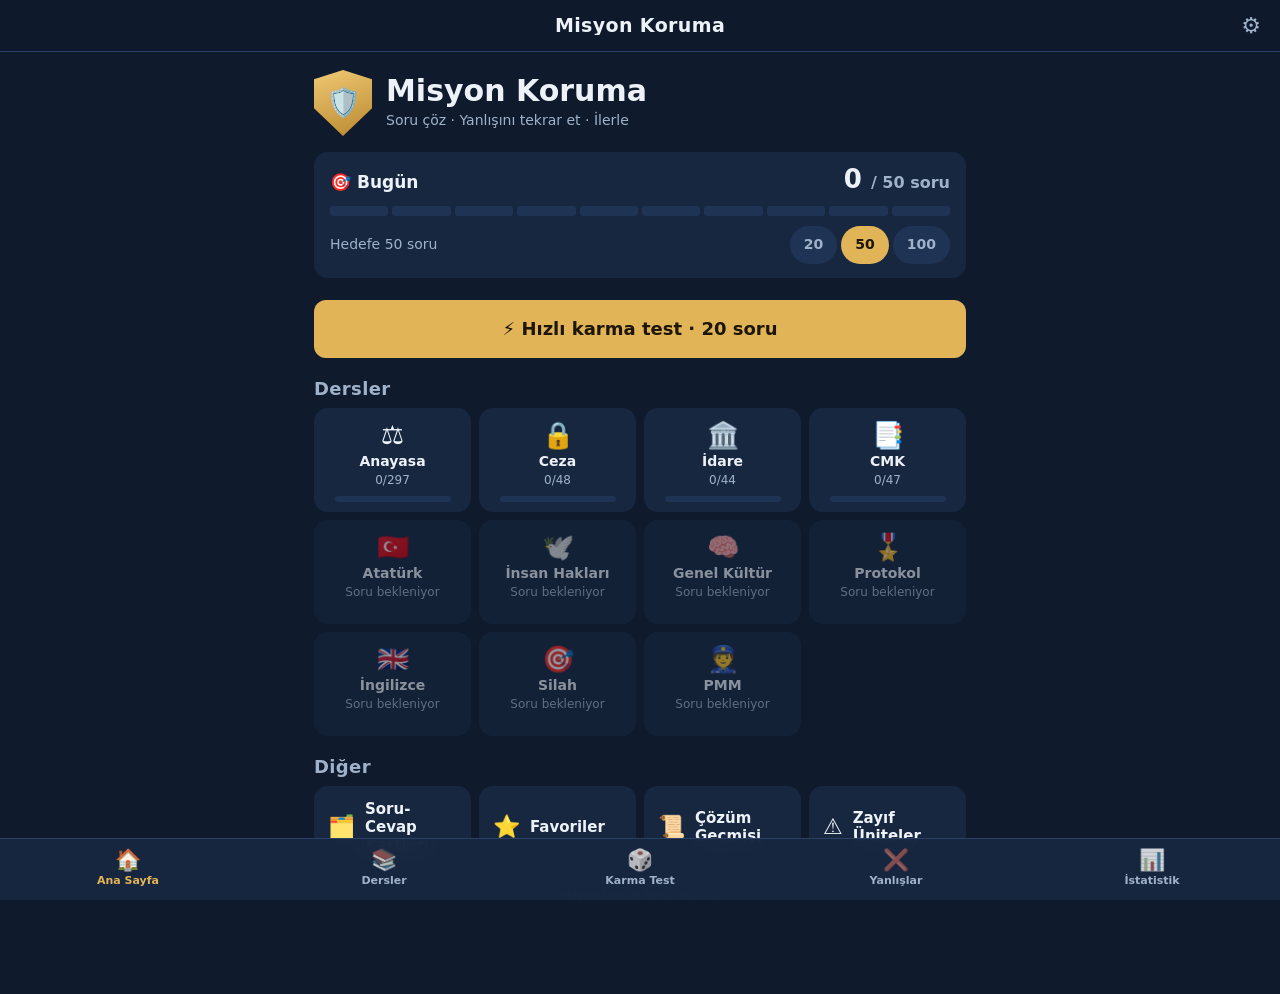
==== commit e9ec6b07: "Add files via upload" ====
--- a/index.html
+++ b/index.html
@@ -4,35 +4,45 @@
 <meta charset="UTF-8">
 <meta name="viewport" content="width=device-width, initial-scale=1, viewport-fit=cover">
 <meta name="theme-color" content="#0f1b2d">
-<meta name="description" content="Misyon Koruma sınavı soru bankası ve test platformu">
+<meta name="mobile-web-app-capable" content="yes">
+<meta name="apple-mobile-web-app-capable" content="yes">
+<meta name="apple-mobile-web-app-title" content="Misyon Koruma">
+<meta name="apple-mobile-web-app-status-bar-style" content="black-translucent">
+<meta name="description" content="Misyon Koruma sınavı soru bankası">
 <title>Misyon Koruma · Soru Bankası</title>
 <link rel="icon" href="data:image/svg+xml,<svg xmlns='http://www.w3.org/2000/svg' viewBox='0 0 100 100'><text y='.9em' font-size='90'>🛡️</text></svg>">
-<link rel="preconnect" href="https://fonts.googleapis.com">
-<link rel="preconnect" href="https://fonts.gstatic.com" crossorigin>
-<link href="https://fonts.googleapis.com/css2?family=Barlow:wght@400;500;600;700&family=Barlow+Condensed:wght@600;700&display=swap" rel="stylesheet">
-<link rel="stylesheet" href="style.css">
+<link rel="apple-touch-icon" href="data:image/svg+xml,<svg xmlns='http://www.w3.org/2000/svg' viewBox='0 0 100 100'><rect width='100' height='100' fill='%230f1b2d'/><text x='50%' y='58%' text-anchor='middle' dominant-baseline='middle' font-size='70'>🛡️</text></svg>">
+<script>
+  // Dosya yükleme ve yazım hatalarını yakala (uygulamada gösterilir)
+  window.__loadErrors = [];
+  window.addEventListener('error', function (e) {
+    if (e.target && e.target.tagName === 'SCRIPT') window.__loadErrors.push({ file: (e.target.getAttribute('src') || '').split('?')[0], msg: 'Dosya bulunamadı' });
+    else if (e.filename) window.__loadErrors.push({ file: e.filename.split('/').pop().split('?')[0], msg: 'Satır ' + e.lineno + ': ' + e.message });
+  }, true);
+  var V = '4.0.0';
+  document.write('<link rel="stylesheet" href="style.css?v=' + V + '">');
+</script>
 </head>
 <body>
 <header class="topbar">
   <button class="icon-btn" id="btnBack" data-act="back" aria-label="Geri">‹</button>
   <h1 class="topbar-title" id="topTitle">Misyon Koruma</h1>
-  <button class="icon-btn" id="btnHome" data-act="home" aria-label="Ana sayfa">⌂</button>
+  <button class="icon-btn" id="btnMenu" data-act="goSettings" aria-label="Ayarlar">⚙︎</button>
 </header>
-<main id="view" tabindex="-1"></main>
+<main id="view" tabindex="-1"><p class="boot">Yükleniyor…</p></main>
+<nav class="tabbar" id="tabbar" aria-label="Ana menü">
+  <a href="#/home" data-tab="home"><span>🏠</span>Ana Sayfa</a>
+  <a href="#/dersler" data-tab="dersler"><span>📚</span>Dersler</a>
+  <a href="#/karma" data-tab="karma"><span>🎲</span>Karma Test</a>
+  <a href="#/yanlislar" data-tab="yanlislar"><span>❌</span>Yanlışlar</a>
+  <a href="#/istatistik" data-tab="istatistik"><span>📊</span>İstatistik</a>
+</nav>
 <div id="toast" role="status" aria-live="polite"></div>
 <div id="modal" class="modal" hidden></div>
-<noscript><p class="noscript">Uygulamanın çalışması için JavaScript gereklidir.</p></noscript>
-
+<noscript><p class="boot">Uygulamanın çalışması için JavaScript gereklidir.</p></noscript>
 <script>
-  // Dosya yükleme / yazım hatalarını yakala ve uygulamada göster
-  window.__loadErrors = [];
-  window.addEventListener('error', function (e) {
-    if (e.target && e.target.tagName === 'SCRIPT') window.__loadErrors.push(e.target.getAttribute('src') + ' bulunamadı (dosya adı ve konumu doğru mu?)');
-    else if (e.filename) window.__loadErrors.push(e.filename.split('/').pop() + ' satır ' + e.lineno + ': ' + e.message);
-  }, true);
+  document.write('<script src="config.js?v=' + V + '"><\/script>');
+  document.write('<script src="app.js?v=' + V + '"><\/script>');
 </script>
-<script src="config.js"></script>
-<script src="questions.js"></script>
-<script src="app.js"></script>
 </body>
 </html>
--- a/style.css
+++ b/style.css
@@ -1,230 +1,270 @@
 /* ============================================================
-   MİSYON KORUMA – STİL
-   Gece laciverdi zemin, pirinç (rozet) vurgusu. Mobil öncelikli.
+   MİSYON KORUMA – STİL (telefon öncelikli)
    ============================================================ */
 :root {
-  --bg: #0f1b2d;
-  --surface: #172740;
-  --surface-2: #1f3354;
-  --line: #2b4268;
-  --text: #edf2f8;
-  --muted: #9fb2ca;
-  --brass: #e2b458;
-  --brass-ink: #1d1606;
-  --ok: #3cc48e;
-  --ok-bg: rgba(60, 196, 142, .14);
-  --bad: #f06a74;
-  --bad-bg: rgba(240, 106, 116, .14);
-  --mid: #f0b44a;
-  --blank: #6d819c;
-  --info: #62aefc;
-  --r-sm: 8px;
-  --r: 14px;
-  --font: 'Barlow', system-ui, -apple-system, 'Segoe UI', Roboto, sans-serif;
+  --bg: #0f1b2d; --surface: #172740; --surface-2: #1f3354; --line: #2b4268;
+  --text: #edf2f8; --muted: #9fb2ca; --brass: #e2b458; --brass-ink: #1d1606;
+  --ok: #3cc48e; --ok-bg: rgba(60, 196, 142, .14); --bad: #f06a74; --bad-bg: rgba(240, 106, 116, .14);
+  --mid: #f0b44a; --blank: #6d819c; --info: #62aefc;
+  --r: 14px; --fs: 17px; --tabbar-h: 62px;
+  --font: system-ui, -apple-system, 'Segoe UI', Roboto, 'Noto Sans', sans-serif;
   --display: 'Barlow Condensed', 'Arial Narrow', system-ui, sans-serif;
   --maxw: 680px;
-  box-sizing: border-box;
-  padding-top: env(safe-area-inset-top, 0px);
-  padding-bottom: env(safe-area-inset-bottom, 0px);
 }
-*, *::before, *::after { box-sizing: inherit; margin: 0; padding: 0; }
+:root[data-theme="light"] {
+  --bg: #f4f6fa; --surface: #ffffff; --surface-2: #e8edf5; --line: #d3dbe8;
+  --text: #16223a; --muted: #5b6b84; --brass: #b8862b; --brass-ink: #ffffff;
+  --ok: #178a5c; --ok-bg: rgba(23, 138, 92, .12); --bad: #c93a48; --bad-bg: rgba(201, 58, 72, .1);
+  --mid: #b07410; --blank: #8a98ad; --info: #2f7fd6;
+}
+*, *::before, *::after { box-sizing: border-box; margin: 0; padding: 0; }
 html { -webkit-text-size-adjust: 100%; }
-body {
-  background: var(--bg); color: var(--text); font: 400 17px/1.5 var(--font);
-  min-height: 100vh; -webkit-tap-highlight-color: transparent;
-}
+body { background: var(--bg); color: var(--text); font: 400 var(--fs)/1.5 var(--font); min-height: 100vh; -webkit-tap-highlight-color: transparent; overscroll-behavior-y: contain; }
 a { color: inherit; text-decoration: none; }
 button, input, select { font: inherit; color: inherit; }
 button { cursor: pointer; background: none; border: 0; }
 :focus-visible { outline: 3px solid var(--brass); outline-offset: 2px; border-radius: 6px; }
-code { font-size: .88em; background: var(--surface-2); padding: 1px 5px; border-radius: 4px; word-break: break-word; }
+code { font-size: .85em; background: var(--surface-2); padding: 1px 5px; border-radius: 4px; word-break: break-all; }
 @media (prefers-reduced-motion: reduce) { * { transition: none !important; animation: none !important; } }
+.boot { padding: 40px 20px; text-align: center; color: var(--muted); }
 
 /* ---------- üst bar ---------- */
-.topbar {
-  position: sticky; top: env(safe-area-inset-top, 0px); z-index: 20;
-  display: flex; align-items: center; gap: 8px; height: 56px; padding: 0 8px;
-  background: rgba(15, 27, 45, .94); backdrop-filter: blur(8px); border-bottom: 1px solid var(--line);
-}
-.topbar-title { flex: 1; text-align: center; font: 700 20px/1 var(--display); letter-spacing: .02em; white-space: nowrap; overflow: hidden; text-overflow: ellipsis; }
-.icon-btn { width: 44px; height: 44px; border-radius: 50%; font-size: 26px; line-height: 1; color: var(--muted); }
+.topbar { position: sticky; top: 0; z-index: 30; display: flex; align-items: center; gap: 6px;
+  padding: env(safe-area-inset-top, 0px) 6px 0; height: calc(52px + env(safe-area-inset-top, 0px));
+  background: color-mix(in srgb, var(--bg) 92%, transparent); backdrop-filter: blur(10px); border-bottom: 1px solid var(--line); }
+.topbar-title { flex: 1; text-align: center; font: 700 19px/1 var(--display); letter-spacing: .02em; white-space: nowrap; overflow: hidden; text-overflow: ellipsis; }
+.icon-btn { width: 46px; height: 46px; border-radius: 50%; font-size: 26px; line-height: 1; color: var(--muted); display: grid; place-items: center; }
+#btnMenu { font-size: 22px; }
 .icon-btn:active { background: var(--surface); }
-#view { max-width: var(--maxw); margin: 0 auto; padding: 16px 16px 48px; outline: none; }
+#view { max-width: var(--maxw); margin: 0 auto; padding: 14px 14px calc(var(--tabbar-h) + 28px + env(safe-area-inset-bottom, 0px)); outline: none; }
+body.focus #view { padding-bottom: calc(96px + env(safe-area-inset-bottom, 0px)); }
+
+/* ---------- alt menü ---------- */
+.tabbar { position: fixed; left: 0; right: 0; bottom: 0; z-index: 30; display: grid; grid-template-columns: repeat(5, 1fr);
+  height: calc(var(--tabbar-h) + env(safe-area-inset-bottom, 0px)); padding-bottom: env(safe-area-inset-bottom, 0px);
+  background: color-mix(in srgb, var(--surface) 96%, transparent); backdrop-filter: blur(10px); border-top: 1px solid var(--line); }
+.tabbar a { display: flex; flex-direction: column; align-items: center; justify-content: center; gap: 2px; font-size: 11px; font-weight: 600; color: var(--muted); }
+.tabbar a span { font-size: 21px; line-height: 1; filter: grayscale(.6); opacity: .8; }
+.tabbar a.on { color: var(--brass); }
+.tabbar a.on span { filter: none; opacity: 1; }
+body.focus .tabbar { display: none; }
 
 /* ---------- ana sayfa ---------- */
-.brand { display: flex; align-items: center; gap: 14px; margin: 6px 0 18px; }
-.badge {
-  width: 64px; height: 72px; flex: none; display: grid; place-items: center; font-size: 30px;
-  background: linear-gradient(160deg, #f0c874, #b9892f); color: var(--brass-ink);
-  clip-path: polygon(50% 0, 100% 14%, 100% 58%, 50% 100%, 0 58%, 0 14%);
-}
-.brand h2 { font: 700 34px/1 var(--display); letter-spacing: .01em; }
-.brand p { color: var(--muted); margin-top: 4px; }
-.notice { display: block; padding: 12px 14px; margin-bottom: 14px; border: 1px dashed var(--brass); border-radius: var(--r); color: var(--brass); }
-.resume { display: flex; gap: 12px; align-items: center; padding: 14px 16px; margin-bottom: 14px; border-radius: var(--r); background: var(--brass); color: var(--brass-ink); }
+.brand { display: flex; align-items: center; gap: 14px; margin: 4px 0 16px; }
+.badge { width: 58px; height: 66px; flex: none; display: grid; place-items: center; font-size: 28px;
+  background: linear-gradient(160deg, #f0c874, #b9892f); clip-path: polygon(50% 0, 100% 14%, 100% 58%, 50% 100%, 0 58%, 0 14%); }
+.brand h2 { font: 700 30px/1 var(--display); }
+.brand p { color: var(--muted); font-size: 14px; margin-top: 4px; }
+.resume { display: flex; gap: 12px; align-items: center; padding: 14px 16px; margin-bottom: 12px; border-radius: var(--r); background: var(--brass); color: var(--brass-ink); }
 .resume span { font-size: 24px; }
-.resume small { display: block; opacity: .8; }
-.goal { background: var(--surface); border-radius: var(--r); padding: 14px 16px; margin-bottom: 14px; }
+.resume small { display: block; opacity: .85; font-size: 13px; }
+.resume.alt { background: var(--surface-2); color: var(--text); border: 1px solid var(--brass); }
+.goal { background: var(--surface); border-radius: var(--r); padding: 14px 16px; margin-bottom: 12px; }
 .goal-head { display: flex; justify-content: space-between; align-items: baseline; font-weight: 600; }
-.goal-head strong { font: 700 28px/1 var(--display); }
-.goal-head em { font-style: normal; color: var(--muted); font-size: 20px; }
+.goal-head strong { font: 700 26px/1 var(--display); }
+.goal-head em { font-style: normal; color: var(--muted); font-size: 16px; }
 .segments { display: grid; grid-template-columns: repeat(10, 1fr); gap: 4px; margin: 10px 0; }
-.segments i { height: 12px; border-radius: 3px; background: var(--surface-2); }
+.segments i { height: 10px; border-radius: 3px; background: var(--surface-2); }
 .segments i.on { background: var(--brass); }
-.goal-foot { display: flex; justify-content: space-between; align-items: center; gap: 8px; flex-wrap: wrap; color: var(--muted); font-size: 15px; }
+.goal-foot { display: flex; justify-content: space-between; align-items: center; gap: 8px; flex-wrap: wrap; color: var(--muted); font-size: 14px; }
 .goal-set { display: flex; gap: 4px; }
-.tiles { display: grid; grid-template-columns: 1fr 1fr; gap: 10px; margin-top: 14px; }
-.tile { display: flex; flex-direction: column; gap: 2px; min-height: 96px; padding: 14px; border-radius: var(--r); background: var(--surface); border: 1px solid transparent; }
-.tile:active { border-color: var(--brass); }
-.tile.wide { grid-column: 1 / -1; flex-direction: row; align-items: center; gap: 12px; min-height: 72px; background: var(--surface-2); }
-.tile.muted { background: transparent; border: 1px solid var(--line); }
-.tile-ico { font-size: 26px; }
-.tile-label { font: 700 20px/1.1 var(--display); letter-spacing: .01em; }
-.tile-meta { font-size: 13px; color: var(--muted); }
-.tile.wide .tile-meta { margin-left: auto; }
+.quick { margin-bottom: 4px; }
+.course-grid { display: grid; grid-template-columns: repeat(3, 1fr); gap: 8px; }
+.ctile { display: flex; flex-direction: column; align-items: center; text-align: center; gap: 2px; padding: 12px 6px 10px; border-radius: var(--r); background: var(--surface); min-height: 104px; }
+.ctile:active { background: var(--surface-2); }
+.ct-ico { font-size: 26px; line-height: 1.2; }
+.ctile b { font-size: 14px; line-height: 1.2; }
+.ctile small { font-size: 12px; color: var(--muted); }
+.ctile .bar { width: 80%; margin-top: auto; }
+.ctile.dim { opacity: .55; }
+.ctile.err small { color: var(--bad); }
+.tiles { display: grid; grid-template-columns: 1fr 1fr; gap: 8px; }
+.tile { display: flex; align-items: center; gap: 10px; padding: 14px; min-height: 60px; border-radius: var(--r); background: var(--surface); }
+.tile-ico { font-size: 22px; }
+.tile-label { font-weight: 600; font-size: 15px; line-height: 1.2; }
+.foot { text-align: center; color: var(--muted); font-size: 12px; margin-top: 18px; }
 
 /* ---------- butonlar ---------- */
-.btn { display: inline-flex; align-items: center; justify-content: center; gap: 6px; min-height: 48px; padding: 10px 16px; border-radius: 12px; font-weight: 600; text-align: center; }
+.btn { display: inline-flex; align-items: center; justify-content: center; gap: 6px; min-height: 50px; padding: 10px 16px; border-radius: 12px; font-weight: 600; text-align: center; line-height: 1.2; }
 .btn.primary { background: var(--brass); color: var(--brass-ink); }
 .btn.secondary { background: var(--surface-2); }
 .btn.ghost { border: 1px solid var(--line); }
-.btn.danger { background: var(--bad-bg); color: var(--bad); border: 1px solid rgba(240, 106, 116, .4); }
-.btn.big { width: 100%; min-height: 56px; font: 700 20px/1 var(--display); letter-spacing: .04em; margin-top: 10px; }
-.btn.block { width: 100%; margin: 8px 0; }
+.btn.danger { background: var(--bad-bg); color: var(--bad); border: 1px solid color-mix(in srgb, var(--bad) 40%, transparent); }
+.btn.ok { background: var(--ok); color: #fff; }
+.btn.big { width: 100%; min-height: 58px; font-size: 18px; margin-top: 10px; flex-direction: column; }
+.btn.block { width: 100%; margin-top: 8px; }
+.btn-sub { display: block; font-size: 12px; font-weight: 500; opacity: .75; margin-top: 3px; }
 .btn:disabled { opacity: .4; cursor: not-allowed; }
-.btn:not(:disabled):active { transform: translateY(1px); }
-.mini { min-height: 36px; padding: 6px 12px; border-radius: 999px; background: var(--surface-2); font-size: 14px; font-weight: 600; }
+.btn:not(:disabled):active { transform: scale(.98); }
+.mini { min-height: 38px; padding: 6px 14px; border-radius: 999px; background: var(--surface-2); font-size: 14px; font-weight: 600; }
 .mini.on { background: var(--brass); color: var(--brass-ink); }
 .mini:disabled { opacity: .4; }
-.row-btns { display: flex; flex-wrap: wrap; gap: 8px; margin: 12px 0; }
+.link-btn { display: block; margin: 14px auto 0; color: var(--muted); font-size: 14px; text-decoration: underline; padding: 8px; }
+.row-btns { display: flex; flex-wrap: wrap; gap: 8px; margin: 10px 0; align-items: center; }
 .row-btns .btn { flex: 1 1 140px; }
 .row-btns.small { margin: 6px 0; }
-
-/* ---------- listeler ve kartlar ---------- */
+.fs-val { min-width: 52px; text-align: center; font-weight: 700; }
+
+/* ---------- listeler ---------- */
 .list { display: flex; flex-direction: column; gap: 8px; }
 .card { display: flex; align-items: center; gap: 12px; padding: 14px; border-radius: var(--r); background: var(--surface); }
-.c-ico { font-size: 26px; width: 40px; text-align: center; flex: none; }
-.c-ico.lg { font-size: 36px; width: 52px; }
+a.card:active { background: var(--surface-2); }
+.c-ico { font-size: 26px; width: 38px; text-align: center; flex: none; }
+.c-ico.lg { font-size: 34px; width: 48px; }
 .c-body { flex: 1; min-width: 0; display: flex; flex-direction: column; gap: 3px; }
-.c-body strong { font-weight: 600; }
-.c-body small, .u-title { color: var(--muted); font-size: 14px; }
-.u-title { color: var(--text); opacity: .85; font-size: 15px; }
-.u-no { flex: none; width: 40px; height: 40px; display: grid; place-items: center; border-radius: 10px; background: var(--surface-2); font: 700 22px/1 var(--display); color: var(--brass); }
-.u-no.lg { width: 56px; height: 56px; font-size: 30px; }
-.page-head { display: flex; align-items: center; gap: 14px; margin-bottom: 16px; }
-.page-head h2 { font: 700 26px/1.1 var(--display); }
-.page-head p { color: var(--muted); }
-.sec { font: 700 20px/1 var(--display); letter-spacing: .02em; margin: 22px 0 10px; color: var(--muted); }
+.c-body strong { font-weight: 600; line-height: 1.3; }
+.c-body small, .u-title { color: var(--muted); font-size: 13px; }
+.chev { color: var(--muted); font-size: 24px; }
+.u-no { flex: none; width: 38px; height: 38px; display: grid; place-items: center; border-radius: 10px; background: var(--surface-2); font: 700 20px/1 var(--display); color: var(--brass); }
+.u-no.lg { width: 52px; height: 52px; font-size: 28px; }
+.page-head { display: flex; align-items: center; gap: 12px; margin-bottom: 14px; }
+.page-head h2 { font: 700 23px/1.15 var(--display); }
+.page-head p { color: var(--muted); font-size: 14px; }
+.sec { font: 700 18px/1 var(--display); letter-spacing: .02em; margin: 22px 0 10px; color: var(--muted); }
 .bar { height: 6px; border-radius: 3px; background: var(--surface-2); overflow: hidden; margin-top: 4px; }
-.bar i { display: block; height: 100%; background: var(--info); border-radius: 3px; }
+.bar i { display: block; height: 100%; background: var(--info); border-radius: 3px; transition: width .3s; }
 .bar.ok i { background: var(--ok); } .bar.mid i { background: var(--mid); } .bar.bad i { background: var(--bad); }
 .t-ok { color: var(--ok); } .t-mid { color: var(--mid); } .t-bad { color: var(--bad); }
-.score { font: 700 24px/1 var(--display); }
-.panel { background: var(--surface); border-radius: var(--r); padding: 16px; margin: 12px 0; }
-.panel h3 { font: 700 21px/1.1 var(--display); margin-bottom: 8px; }
+.score { font: 700 22px/1 var(--display); }
+.panel { background: var(--surface); border-radius: var(--r); padding: 16px; margin: 10px 0; }
+.panel h3 { font: 700 19px/1.1 var(--display); margin-bottom: 8px; }
 .hint { color: var(--muted); font-size: 14px; margin: 8px 0; }
-.hint.center { text-align: center; }
 .lbl { display: block; font-weight: 600; font-size: 14px; color: var(--muted); margin: 14px 0 6px; }
+.lbl small { font-weight: 400; }
 .empty { text-align: center; padding: 36px 16px; color: var(--muted); }
 .empty-ico { font-size: 40px; margin-bottom: 8px; }
 .empty .btn { margin-top: 14px; }
+.loading { text-align: center; padding: 60px 20px; color: var(--muted); }
+.spinner { width: 36px; height: 36px; margin: 0 auto 14px; border-radius: 50%; border: 4px solid var(--surface-2); border-top-color: var(--brass); animation: spin .8s linear infinite; }
+@keyframes spin { to { transform: rotate(360deg); } }
+
+/* ---------- sekmeler ---------- */
+.seg { display: flex; gap: 4px; padding: 4px; margin: 4px 0 14px; border-radius: 12px; background: var(--surface); position: sticky; top: calc(56px + env(safe-area-inset-top, 0px)); z-index: 5; }
+.seg a { flex: 1; text-align: center; white-space: nowrap; padding: 10px 6px; border-radius: 9px; font-weight: 600; font-size: 15px; color: var(--muted); }
+.seg a.on { background: var(--brass); color: var(--brass-ink); }
+.seg a em { font-style: normal; font-size: 12px; opacity: .8; }
+.seg.small { position: static; }
+.seg.small a { font-size: 14px; padding: 8px 4px; }
 
 /* ---------- istatistik kutuları ---------- */
-.statgrid { display: grid; grid-template-columns: 1fr 1fr; gap: 8px; margin: 12px 0; }
+.statgrid { display: grid; grid-template-columns: 1fr 1fr; gap: 8px; margin: 10px 0; }
 .statgrid > div { background: var(--surface); border-radius: var(--r); padding: 12px 14px; display: flex; flex-direction: column; }
 .statgrid .wide { grid-column: 1 / -1; }
-.statgrid b { font: 700 30px/1.05 var(--display); }
-.statgrid b.sm { font-size: 24px; }
+.statgrid b { font: 700 28px/1.05 var(--display); }
+.statgrid b.sm { font-size: 20px; }
 .statgrid span { font-size: 13px; color: var(--muted); }
 .statgrid .ok b { color: var(--ok); } .statgrid .bad b { color: var(--bad); } .statgrid .mut b { color: var(--blank); }
-.brow { display: grid; grid-template-columns: 1fr auto 56px; align-items: center; gap: 4px 10px; padding: 8px 0; }
+.brow { display: grid; grid-template-columns: 1fr auto 52px; align-items: center; gap: 2px 10px; padding: 8px 0; font-size: 15px; }
 .brow .bar { grid-column: 1 / -1; margin: 0; }
 .brow small { color: var(--muted); }
-.brow b { text-align: right; font: 700 20px/1 var(--display); }
+.brow b { text-align: right; font: 700 18px/1 var(--display); }
 .stat-course { display: block; }
-.stat-course summary { display: grid; grid-template-columns: 1fr auto 56px; gap: 4px 10px; align-items: center; cursor: pointer; list-style: none; }
+.stat-course summary { display: grid; grid-template-columns: 1fr auto 52px; gap: 4px 10px; align-items: center; cursor: pointer; list-style: none; }
 .stat-course summary::-webkit-details-marker { display: none; }
 .stat-course summary .bar { grid-column: 1 / -1; }
-.stat-course summary b { text-align: right; font: 700 22px/1 var(--display); }
+.stat-course summary b { text-align: right; font: 700 20px/1 var(--display); }
 .stat-course[open] summary { margin-bottom: 8px; }
-.split { display: grid; grid-template-columns: 1fr 1fr; gap: 8px; margin-bottom: 10px; }
+.split { display: grid; grid-template-columns: 1fr 1fr; gap: 8px; margin-bottom: 6px; }
 .split span { display: block; color: var(--muted); font-size: 13px; }
-.big-n { font: 700 34px/1 var(--display); color: var(--brass); } .big-n.mut { color: var(--muted); }
-
-/* ---------- form öğeleri ---------- */
+.big-n { font: 700 32px/1 var(--display); color: var(--brass); } .big-n.mut { color: var(--muted); }
+.days { display: grid; grid-template-columns: repeat(14, 1fr); gap: 4px; align-items: end; height: 120px; }
+.day { display: flex; flex-direction: column; align-items: center; justify-content: flex-end; height: 100%; gap: 4px; }
+.day i { width: 100%; min-height: 2px; border-radius: 3px 3px 0 0; background: var(--brass); }
+.day span { font-size: 10px; color: var(--muted); }
+.files { display: flex; flex-direction: column; gap: 8px; }
+.file-row { display: grid; grid-template-columns: 1fr; gap: 2px; padding: 8px 0; border-bottom: 1px solid var(--line); font-size: 14px; }
+.file-row b { font-weight: 600; font-size: 13px; }
+
+/* ---------- formlar ---------- */
 .chips { display: flex; flex-wrap: wrap; gap: 6px; }
 .chip input { position: absolute; opacity: 0; pointer-events: none; }
-.chip span { display: inline-flex; align-items: center; min-height: 42px; padding: 8px 14px; border-radius: 10px; border: 1px solid var(--line); background: var(--bg); font-weight: 500; cursor: pointer; }
+.chip span { display: inline-flex; align-items: center; min-height: 44px; padding: 8px 14px; border-radius: 10px; border: 1px solid var(--line); background: var(--bg); font-size: 15px; cursor: pointer; }
 .chip input:checked + span { background: var(--brass); color: var(--brass-ink); border-color: var(--brass); font-weight: 600; }
 .chip input:focus-visible + span { outline: 3px solid var(--brass); outline-offset: 2px; }
 .checks { display: grid; grid-template-columns: 1fr 1fr; gap: 6px; }
-.check { display: flex; align-items: center; gap: 8px; min-height: 46px; padding: 8px 10px; border-radius: 10px; background: var(--bg); border: 1px solid var(--line); cursor: pointer; font-size: 15px; }
-.check input { width: 20px; height: 20px; accent-color: var(--brass); flex: none; }
+.check { display: flex; align-items: center; gap: 8px; min-height: 48px; padding: 8px 10px; border-radius: 10px; background: var(--bg); border: 1px solid var(--line); cursor: pointer; font-size: 15px; }
+.check.wide { margin-top: 14px; }
+.check input { width: 22px; height: 22px; accent-color: var(--brass); flex: none; }
 .check span { flex: 1; min-width: 0; }
-.check em { font-style: normal; color: var(--muted); font-size: 13px; }
-.select { width: 100%; min-height: 46px; padding: 8px 12px; margin: 6px 0; border-radius: 10px; border: 1px solid var(--line); background: var(--bg); }
-.bank-count { margin-top: 14px; color: var(--muted); } .bank-count b { color: var(--text); font-size: 20px; }
-.tabs { display: flex; gap: 6px; overflow-x: auto; margin: 10px 0; padding-bottom: 2px; }
-.tab { flex: none; padding: 8px 14px; min-height: 40px; border-radius: 999px; background: var(--surface); font-size: 15px; font-weight: 600; display: inline-flex; align-items: center; }
-.tab.on { background: var(--brass); color: var(--brass-ink); }
+.check em { font-style: normal; color: var(--muted); font-size: 12px; }
+.select { width: 100%; min-height: 48px; padding: 8px 12px; margin: 6px 0; border-radius: 10px; border: 1px solid var(--line); background: var(--bg); }
 
 /* ---------- soru ekranı ---------- */
-.qhead { display: flex; justify-content: space-between; align-items: flex-start; gap: 10px; margin-bottom: 10px; }
+.qhead { display: flex; justify-content: space-between; align-items: flex-start; gap: 10px; }
 .qmeta { display: flex; flex-direction: column; min-width: 0; }
-.qmeta strong { font: 700 20px/1.15 var(--display); }
-.qmeta span { color: var(--muted); font-size: 14px; }
+.qmeta strong { font: 700 18px/1.2 var(--display); }
+.qmeta span { color: var(--muted); font-size: 13px; white-space: nowrap; overflow: hidden; text-overflow: ellipsis; }
 .qcount { text-align: right; flex: none; font-size: 15px; color: var(--muted); }
 .qcount b { font: 700 24px/1 var(--display); color: var(--text); }
-.timer { display: block; font-variant-numeric: tabular-nums; margin-top: 2px; }
+.timer { display: block; font-variant-numeric: tabular-nums; font-size: 14px; margin-top: 2px; }
 .timer.warn { color: var(--bad); font-weight: 700; }
-.qtools { display: flex; gap: 6px; margin-bottom: 12px; }
-.tool { min-height: 38px; padding: 6px 12px; border-radius: 999px; border: 1px solid var(--line); font-size: 14px; font-weight: 500; color: var(--muted); }
-.tool.on { border-color: var(--brass); color: var(--brass); background: rgba(226, 180, 88, .1); }
-.tool.end { margin-left: auto; color: var(--text); }
-.qtext { background: var(--surface); border-radius: var(--r); padding: 18px 16px; font-size: 18px; line-height: 1.6; white-space: pre-line; margin-bottom: 12px; border-left: 4px solid var(--brass); }
+.progress-line { margin: 8px 0 10px; }
+.progress-line .bar { height: 4px; }
+.qtools { display: flex; gap: 6px; margin-bottom: 10px; align-items: center; }
+.tool { min-height: 40px; min-width: 44px; padding: 6px 12px; border-radius: 999px; border: 1px solid var(--line); font-size: 15px; color: var(--muted); }
+.tool.on { border-color: var(--brass); background: color-mix(in srgb, var(--brass) 14%, transparent); }
+.tool.end { margin-left: auto; color: var(--text); font-weight: 600; }
+.diff { font-size: 14px; }
+.qtext { background: var(--surface); border-radius: var(--r); padding: 16px; font-size: calc(var(--fs) + 1px); line-height: 1.6; white-space: pre-line; margin-bottom: 10px; border-left: 4px solid var(--brass); }
 .opts { display: flex; flex-direction: column; gap: 8px; }
-.opt { display: flex; align-items: flex-start; gap: 12px; width: 100%; min-height: 56px; padding: 12px 14px; text-align: left; border-radius: 12px; background: var(--surface); border: 2px solid var(--line); line-height: 1.45; transition: border-color .15s, background .15s; }
+.opt { display: flex; align-items: flex-start; gap: 12px; width: 100%; min-height: 56px; padding: 12px; text-align: left; border-radius: 12px; background: var(--surface); border: 2px solid var(--line); line-height: 1.45; transition: border-color .15s, background .15s; }
 .opt:not(:disabled):active { border-color: var(--brass); }
 .opt-l { flex: none; width: 32px; height: 32px; display: grid; place-items: center; border-radius: 8px; background: var(--surface-2); font: 700 18px/1 var(--display); }
 .opt-t { padding-top: 4px; white-space: pre-line; }
-.opt.picked { border-color: var(--info); background: rgba(98, 174, 252, .12); }
-.opt.picked .opt-l { background: var(--info); color: #06213d; }
+.opt.picked { border-color: var(--info); background: color-mix(in srgb, var(--info) 12%, transparent); }
+.opt.picked .opt-l { background: var(--info); color: #fff; }
 .opt.correct { border-color: var(--ok); background: var(--ok-bg); }
-.opt.correct .opt-l { background: var(--ok); color: #03281a; }
+.opt.correct .opt-l { background: var(--ok); color: #fff; }
 .opt.wrong { border-color: var(--bad); background: var(--bad-bg); }
-.opt.wrong .opt-l { background: var(--bad); color: #3a060b; }
+.opt.wrong .opt-l { background: var(--bad); color: #fff; }
 .opt.dim { opacity: .55; }
-.opt:disabled { cursor: default; }
-.fb { margin-top: 12px; padding: 14px 16px; border-radius: 12px; font: 700 20px/1.2 var(--display); letter-spacing: .03em; animation: pop .2s ease-out; }
-.fb p, .fb small, .fb-ans { font: 400 16px/1.5 var(--font); letter-spacing: 0; margin-top: 6px; }
-.fb small { display: block; color: var(--muted); font-size: 14px; }
-.fb.ok { background: var(--ok-bg); color: var(--ok); } .fb.ok p { color: var(--text); }
-.fb.bad { background: var(--bad-bg); color: var(--bad); } .fb.bad p, .fb-ans { color: var(--text); }
-.fb.blank { background: var(--surface); color: var(--muted); font: 500 15px/1.4 var(--font); }
+.fb { margin-top: 10px; padding: 14px; border-radius: 12px; animation: pop .2s ease-out; font-size: 15px; }
+.fb > b { display: block; font: 700 19px/1.2 var(--display); letter-spacing: .03em; }
+.fb p { margin-top: 6px; color: var(--text); }
+.fb small { display: block; color: var(--muted); font-size: 13px; margin-top: 6px; }
+.fb-ans { margin-top: 6px; color: var(--text); }
+.fb.ok { background: var(--ok-bg); } .fb.ok > b { color: var(--ok); }
+.fb.bad { background: var(--bad-bg); } .fb.bad > b { color: var(--bad); }
+.fb.blank { background: var(--surface); color: var(--muted); }
 @keyframes pop { from { transform: scale(.97); opacity: 0; } to { transform: none; opacity: 1; } }
-.qnav { position: sticky; bottom: 0; display: grid; grid-template-columns: 1fr 1fr 1.3fr; gap: 8px; margin: 16px -16px 0; padding: 10px 16px calc(10px + env(safe-area-inset-bottom, 0px)); background: rgba(15, 27, 45, .96); border-top: 1px solid var(--line); z-index: 5; }
-.qnav .btn { padding: 8px 6px; font-size: 15px; }
-.qgrid-wrap { margin-top: 14px; background: var(--surface); border-radius: var(--r); padding: 12px 14px; }
-.qgrid-wrap summary { cursor: pointer; font-weight: 600; color: var(--muted); }
-.qgrid { display: grid; grid-template-columns: repeat(auto-fill, minmax(42px, 1fr)); gap: 6px; margin-top: 10px; }
-.qgrid button { height: 42px; border-radius: 8px; background: var(--bg); border: 1px solid var(--line); font-weight: 600; font-size: 15px; }
-.qgrid .ok { background: var(--ok); color: #03281a; border-color: var(--ok); }
-.qgrid .bad { background: var(--bad); color: #3a060b; border-color: var(--bad); }
-.qgrid .done { background: var(--info); color: #06213d; border-color: var(--info); }
-.qgrid .blank { background: var(--blank); border-color: var(--blank); }
+.actionbar { position: fixed; left: 0; right: 0; bottom: 0; z-index: 25; display: grid; grid-template-columns: 64px 1fr 1.4fr; gap: 8px;
+  padding: 10px 14px calc(10px + env(safe-area-inset-bottom, 0px)); background: color-mix(in srgb, var(--bg) 96%, transparent); border-top: 1px solid var(--line); backdrop-filter: blur(8px); }
+.actionbar .btn { min-height: 54px; padding: 8px; font-size: 16px; }
+body[data-view="kart"] .actionbar { grid-template-columns: 1fr 1fr; }
+@media (min-width: 700px) { .actionbar { left: 50%; transform: translateX(-50%); max-width: var(--maxw); border-radius: 16px 16px 0 0; border: 1px solid var(--line); } }
+.qgrid-wrap { margin-bottom: 10px; background: var(--surface); border-radius: var(--r); padding: 12px; }
+.qgrid { display: grid; grid-template-columns: repeat(auto-fill, minmax(42px, 1fr)); gap: 6px; max-height: 240px; overflow-y: auto; }
+.qgrid button { height: 42px; border-radius: 8px; background: var(--bg); border: 1px solid var(--line); font-weight: 600; font-size: 14px; }
+.qgrid .ok { background: var(--ok); color: #fff; border-color: var(--ok); }
+.qgrid .bad { background: var(--bad); color: #fff; border-color: var(--bad); }
+.qgrid .done { background: var(--info); color: #fff; border-color: var(--info); }
+.qgrid .blank { background: var(--blank); color: #fff; border-color: var(--blank); }
 .qgrid .cur { outline: 3px solid var(--brass); outline-offset: 1px; }
-.legend { display: flex; flex-wrap: wrap; gap: 4px 12px; margin-top: 10px; font-size: 13px; color: var(--muted); align-items: center; }
+.legend { display: flex; flex-wrap: wrap; gap: 4px 12px; margin-top: 10px; font-size: 12px; color: var(--muted); align-items: center; }
 .legend i { display: inline-block; width: 12px; height: 12px; border-radius: 3px; background: var(--bg); border: 1px solid var(--line); margin-right: -6px; }
 .legend i.ok { background: var(--ok); } .legend i.bad { background: var(--bad); } .legend i.done { background: var(--info); } .legend i.blank { background: var(--blank); }
 
+/* ---------- kartlar ---------- */
+.flash { background: var(--surface); border-radius: var(--r); padding: 22px 18px; min-height: 240px; border-top: 4px solid var(--brass); display: flex; flex-direction: column; gap: 14px; cursor: pointer; }
+.flash.open { cursor: default; }
+.flash-q { font-size: calc(var(--fs) + 2px); line-height: 1.55; font-weight: 500; white-space: pre-line; }
+.flash-hint { margin-top: auto; text-align: center; color: var(--muted); font-size: 14px; }
+.flash-a { padding-top: 14px; border-top: 1px dashed var(--line); font-size: calc(var(--fs) + 1px); line-height: 1.6; color: var(--ok); animation: pop .2s ease-out; }
+.flash-a span { display: block; font: 700 12px/1 var(--display); letter-spacing: .08em; text-transform: uppercase; color: var(--muted); margin-bottom: 6px; }
+.note { padding: 8px 10px; border-radius: 8px; background: color-mix(in srgb, var(--mid) 13%, transparent); color: var(--mid); font-size: 14px; line-height: 1.45; }
+
+/* ---------- deneme ---------- */
+.card.set { flex-wrap: wrap; }
+.set-btns { display: flex; gap: 6px; flex-wrap: wrap; }
+
 /* ---------- sonuç ---------- */
-.result-hero { display: flex; align-items: center; gap: 16px; margin: 6px 0 4px; }
-.result-hero h2 { font: 700 24px/1.15 var(--display); }
+.result-hero { display: flex; align-items: center; gap: 16px; margin: 4px 0; }
+.result-hero h2 { font: 700 22px/1.15 var(--display); }
 .result-hero p { color: var(--muted); font-size: 14px; }
-.ring { --c: var(--info); width: 108px; height: 108px; flex: none; border-radius: 50%; display: grid; place-content: center; text-align: center;
+.ring { --c: var(--info); width: 104px; height: 104px; flex: none; border-radius: 50%; display: grid; place-content: center; text-align: center;
   background: radial-gradient(closest-side, var(--bg) 78%, transparent 80% 100%), conic-gradient(var(--c) calc(var(--p) * 1%), var(--surface-2) 0); }
 .t-ok .ring { --c: var(--ok); } .t-mid .ring { --c: var(--mid); } .t-bad .ring { --c: var(--bad); }
-.ring b { font: 700 30px/1 var(--display); } .ring span { font-size: 12px; color: var(--muted); }
+.ring b { font: 700 28px/1 var(--display); } .ring span { font-size: 12px; color: var(--muted); }
 .review { display: block; }
 .review summary { cursor: pointer; list-style: none; display: flex; flex-direction: column; gap: 4px; }
 .review summary::-webkit-details-marker { display: none; }
@@ -236,39 +276,34 @@
 .ropts li.correct { background: var(--ok-bg); color: var(--ok); }
 .ropts li.wrong { background: var(--bad-bg); color: var(--bad); }
 .rexp { margin-top: 10px; font-size: 15px; padding-left: 10px; border-left: 3px solid var(--brass); }
-.rref { display: block; color: var(--muted); margin-top: 6px; }
+.rref { display: block; color: var(--muted); margin-top: 6px; font-size: 13px; }
 .wrong-item, .hist-item { display: flex; flex-direction: column; gap: 4px; }
 .hist-item > small, .wi-meta { color: var(--muted); font-size: 13px; padding: 0 4px; }
 .wi-head { display: flex; justify-content: space-between; align-items: center; padding: 0 4px; }
 .prio { font-size: 12px; font-weight: 700; padding: 2px 8px; border-radius: 999px; }
-.prio.high { background: var(--bad-bg); color: var(--bad); } .prio.mid { background: rgba(240, 180, 74, .15); color: var(--mid); }
+.prio.high { background: var(--bad-bg); color: var(--bad); } .prio.mid { background: color-mix(in srgb, var(--mid) 15%, transparent); color: var(--mid); }
 .prio.low { background: var(--surface-2); color: var(--muted); } .prio.done { background: var(--ok-bg); color: var(--ok); }
 .hist { display: flex; gap: 3px; }
 .hist i { width: 9px; height: 9px; border-radius: 50%; background: var(--blank); }
 .hist i.c { background: var(--ok); } .hist i.w { background: var(--bad); }
 .weak { flex-wrap: wrap; }
-.weak .btn { margin: 4px 0 0; }
-
-/* ---------- soru yükleme ---------- */
-.file-btn { cursor: pointer; }
-.warnbox { border: 1px solid rgba(240, 106, 116, .4); }
-.errs { margin: 8px 0 0 18px; font-size: 14px; color: var(--muted); max-height: 260px; overflow: auto; }
-.dl-list { display: flex; flex-wrap: wrap; gap: 6px; }
+.warnbox { border: 1px solid color-mix(in srgb, var(--bad) 45%, transparent); }
+.warnbox summary { cursor: pointer; color: var(--bad); font-weight: 600; }
+.errs { margin: 8px 0 0 18px; font-size: 13px; color: var(--muted); max-height: 240px; overflow: auto; }
 
 /* ---------- modal & toast ---------- */
-.modal { position: fixed; inset: 0; z-index: 50; background: rgba(4, 10, 20, .7); display: grid; place-items: center; padding: 20px; }
+.modal { position: fixed; inset: 0; z-index: 50; background: rgba(4, 10, 20, .65); display: grid; place-items: center; padding: 20px; }
 .modal[hidden] { display: none; }
 .modal-card { width: 100%; max-width: 400px; background: var(--surface); border-radius: var(--r); padding: 20px; border: 1px solid var(--line); }
-.modal-card h3 { font: 700 22px/1.1 var(--display); margin-bottom: 8px; }
+.modal-card h3 { font: 700 21px/1.1 var(--display); margin-bottom: 8px; }
 .modal-card p { color: var(--muted); }
-#toast { position: fixed; left: 50%; bottom: calc(90px + env(safe-area-inset-bottom, 0px)); transform: translate(-50%, 20px); opacity: 0; pointer-events: none; z-index: 60;
-  background: var(--text); color: var(--bg); padding: 10px 16px; border-radius: 10px; font-weight: 600; font-size: 15px; max-width: 90vw; text-align: center; transition: opacity .2s, transform .2s; }
+#toast { position: fixed; left: 50%; bottom: calc(var(--tabbar-h) + 20px + env(safe-area-inset-bottom, 0px)); transform: translate(-50%, 20px); opacity: 0; pointer-events: none; z-index: 60;
+  background: var(--text); color: var(--bg); padding: 10px 16px; border-radius: 10px; font-weight: 600; font-size: 14px; max-width: 90vw; text-align: center; transition: opacity .2s, transform .2s; }
 #toast.show { opacity: 1; transform: translate(-50%, 0); }
-.noscript { padding: 20px; text-align: center; }
 
 @media (min-width: 700px) {
-  .tiles { grid-template-columns: repeat(3, 1fr); }
+  .course-grid { grid-template-columns: repeat(4, 1fr); }
+  .tiles { grid-template-columns: repeat(4, 1fr); }
   .statgrid { grid-template-columns: repeat(4, 1fr); }
   .checks { grid-template-columns: repeat(3, 1fr); }
-  .qtext { font-size: 19px; }
 }
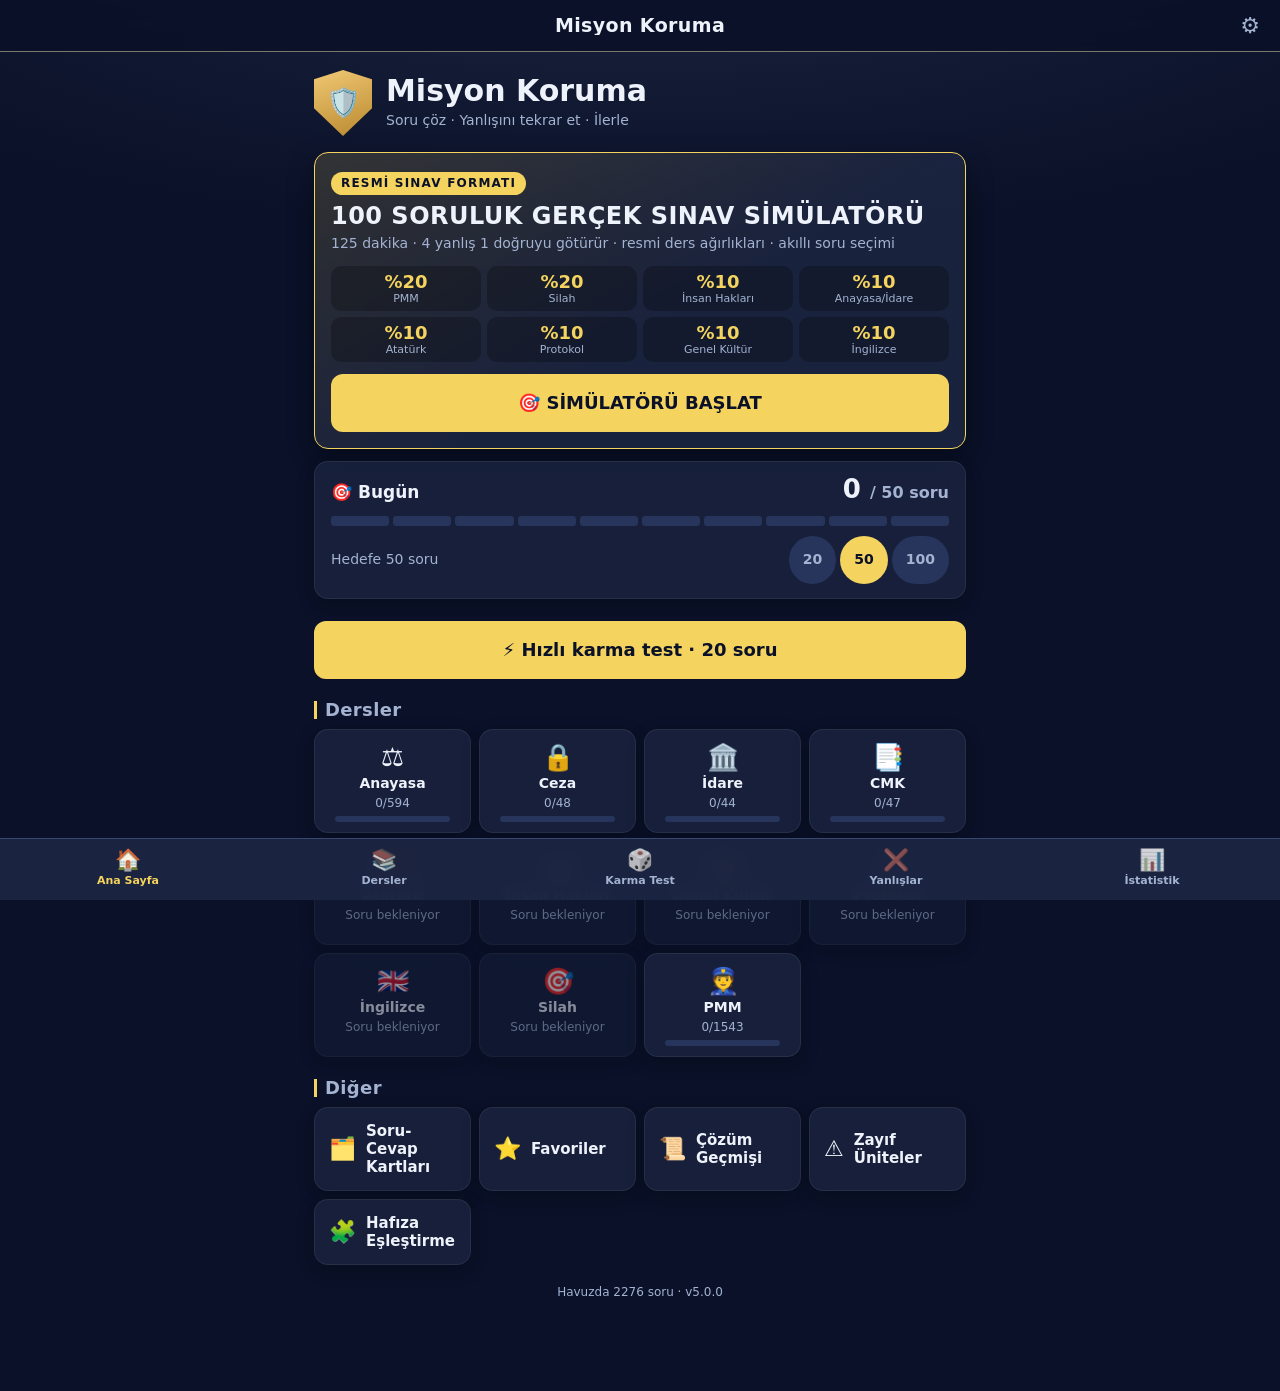
==== commit ad8d0243: "Add files via upload" ====
--- a/index.html
+++ b/index.html
@@ -2,8 +2,8 @@
 <html lang="tr">
 <head>
 <meta charset="UTF-8">
-<meta name="viewport" content="width=device-width, initial-scale=1, viewport-fit=cover">
-<meta name="theme-color" content="#0f1b2d">
+<meta name="viewport" content="width=device-width, initial-scale=1, maximum-scale=1, user-scalable=no, viewport-fit=cover">
+<meta name="theme-color" content="#0A1128">
 <meta name="mobile-web-app-capable" content="yes">
 <meta name="apple-mobile-web-app-capable" content="yes">
 <meta name="apple-mobile-web-app-title" content="Misyon Koruma">
@@ -11,7 +11,7 @@
 <meta name="description" content="Misyon Koruma sınavı soru bankası">
 <title>Misyon Koruma · Soru Bankası</title>
 <link rel="icon" href="data:image/svg+xml,<svg xmlns='http://www.w3.org/2000/svg' viewBox='0 0 100 100'><text y='.9em' font-size='90'>🛡️</text></svg>">
-<link rel="apple-touch-icon" href="data:image/svg+xml,<svg xmlns='http://www.w3.org/2000/svg' viewBox='0 0 100 100'><rect width='100' height='100' fill='%230f1b2d'/><text x='50%' y='58%' text-anchor='middle' dominant-baseline='middle' font-size='70'>🛡️</text></svg>">
+<link rel="apple-touch-icon" href="data:image/svg+xml,<svg xmlns='http://www.w3.org/2000/svg' viewBox='0 0 100 100'><rect width='100' height='100' fill='%230A1128'/><text x='50%' y='58%' text-anchor='middle' dominant-baseline='middle' font-size='70'>🛡️</text></svg>">
 <script>
   // Dosya yükleme ve yazım hatalarını yakala (uygulamada gösterilir)
   window.__loadErrors = [];
@@ -19,7 +19,7 @@
     if (e.target && e.target.tagName === 'SCRIPT') window.__loadErrors.push({ file: (e.target.getAttribute('src') || '').split('?')[0], msg: 'Dosya bulunamadı' });
     else if (e.filename) window.__loadErrors.push({ file: e.filename.split('/').pop().split('?')[0], msg: 'Satır ' + e.lineno + ': ' + e.message });
   }, true);
-  var V = '4.0.0';
+  var V = '5.0.0';
   document.write('<link rel="stylesheet" href="style.css?v=' + V + '">');
 </script>
 </head>
--- a/style.css
+++ b/style.css
@@ -1,9 +1,9 @@
 /* ============================================================
-   MİSYON KORUMA – STİL (telefon öncelikli)
+   MİSYON KORUMA – STİL (telefon öncelikli · Polis Akademisi teması)
    ============================================================ */
 :root {
-  --bg: #0f1b2d; --surface: #172740; --surface-2: #1f3354; --line: #2b4268;
-  --text: #edf2f8; --muted: #9fb2ca; --brass: #e2b458; --brass-ink: #1d1606;
+  --bg: #0A1128; --surface: #1C2541; --surface-2: #27345C; --line: #37476F;
+  --text: #eef2fa; --muted: #a3b3d1; --brass: #F4D35E; --brass-ink: #0A1128; --accent: var(--brass);
   --ok: #3cc48e; --ok-bg: rgba(60, 196, 142, .14); --bad: #f06a74; --bad-bg: rgba(240, 106, 116, .14);
   --mid: #f0b44a; --blank: #6d819c; --info: #62aefc;
   --r: 14px; --fs: 17px; --tabbar-h: 62px;
@@ -13,7 +13,7 @@
 }
 :root[data-theme="light"] {
   --bg: #f4f6fa; --surface: #ffffff; --surface-2: #e8edf5; --line: #d3dbe8;
-  --text: #16223a; --muted: #5b6b84; --brass: #b8862b; --brass-ink: #ffffff;
+  --text: #16223a; --muted: #5b6b84; --brass: #b8862b; --brass-ink: #ffffff; --accent: var(--brass);
   --ok: #178a5c; --ok-bg: rgba(23, 138, 92, .12); --bad: #c93a48; --bad-bg: rgba(201, 58, 72, .1);
   --mid: #b07410; --blank: #8a98ad; --info: #2f7fd6;
 }
@@ -23,7 +23,7 @@
 a { color: inherit; text-decoration: none; }
 button, input, select { font: inherit; color: inherit; }
 button { cursor: pointer; background: none; border: 0; }
-:focus-visible { outline: 3px solid var(--brass); outline-offset: 2px; border-radius: 6px; }
+:focus-visible { outline: 3px solid var(--accent); outline-offset: 2px; border-radius: 6px; }
 code { font-size: .85em; background: var(--surface-2); padding: 1px 5px; border-radius: 4px; word-break: break-all; }
 @media (prefers-reduced-motion: reduce) { * { transition: none !important; animation: none !important; } }
 .boot { padding: 40px 20px; text-align: center; color: var(--muted); }
@@ -33,7 +33,7 @@
   padding: env(safe-area-inset-top, 0px) 6px 0; height: calc(52px + env(safe-area-inset-top, 0px));
   background: color-mix(in srgb, var(--bg) 92%, transparent); backdrop-filter: blur(10px); border-bottom: 1px solid var(--line); }
 .topbar-title { flex: 1; text-align: center; font: 700 19px/1 var(--display); letter-spacing: .02em; white-space: nowrap; overflow: hidden; text-overflow: ellipsis; }
-.icon-btn { width: 46px; height: 46px; border-radius: 50%; font-size: 26px; line-height: 1; color: var(--muted); display: grid; place-items: center; }
+.icon-btn { width: 48px; height: 48px; border-radius: 50%; font-size: 26px; line-height: 1; color: var(--muted); display: grid; place-items: center; }
 #btnMenu { font-size: 22px; }
 .icon-btn:active { background: var(--surface); }
 #view { max-width: var(--maxw); margin: 0 auto; padding: 14px 14px calc(var(--tabbar-h) + 28px + env(safe-area-inset-bottom, 0px)); outline: none; }
@@ -45,7 +45,7 @@
   background: color-mix(in srgb, var(--surface) 96%, transparent); backdrop-filter: blur(10px); border-top: 1px solid var(--line); }
 .tabbar a { display: flex; flex-direction: column; align-items: center; justify-content: center; gap: 2px; font-size: 11px; font-weight: 600; color: var(--muted); }
 .tabbar a span { font-size: 21px; line-height: 1; filter: grayscale(.6); opacity: .8; }
-.tabbar a.on { color: var(--brass); }
+.tabbar a.on { color: var(--accent); }
 .tabbar a.on span { filter: none; opacity: 1; }
 body.focus .tabbar { display: none; }
 
@@ -55,17 +55,17 @@
   background: linear-gradient(160deg, #f0c874, #b9892f); clip-path: polygon(50% 0, 100% 14%, 100% 58%, 50% 100%, 0 58%, 0 14%); }
 .brand h2 { font: 700 30px/1 var(--display); }
 .brand p { color: var(--muted); font-size: 14px; margin-top: 4px; }
-.resume { display: flex; gap: 12px; align-items: center; padding: 14px 16px; margin-bottom: 12px; border-radius: var(--r); background: var(--brass); color: var(--brass-ink); }
+.resume { display: flex; gap: 12px; align-items: center; padding: 14px 16px; margin-bottom: 12px; border-radius: var(--r); background: var(--accent); color: var(--brass-ink); }
 .resume span { font-size: 24px; }
 .resume small { display: block; opacity: .85; font-size: 13px; }
-.resume.alt { background: var(--surface-2); color: var(--text); border: 1px solid var(--brass); }
+.resume.alt { background: var(--surface-2); color: var(--text); border: 1px solid var(--accent); }
 .goal { background: var(--surface); border-radius: var(--r); padding: 14px 16px; margin-bottom: 12px; }
 .goal-head { display: flex; justify-content: space-between; align-items: baseline; font-weight: 600; }
 .goal-head strong { font: 700 26px/1 var(--display); }
 .goal-head em { font-style: normal; color: var(--muted); font-size: 16px; }
 .segments { display: grid; grid-template-columns: repeat(10, 1fr); gap: 4px; margin: 10px 0; }
 .segments i { height: 10px; border-radius: 3px; background: var(--surface-2); }
-.segments i.on { background: var(--brass); }
+.segments i.on { background: var(--accent); }
 .goal-foot { display: flex; justify-content: space-between; align-items: center; gap: 8px; flex-wrap: wrap; color: var(--muted); font-size: 14px; }
 .goal-set { display: flex; gap: 4px; }
 .quick { margin-bottom: 4px; }
@@ -86,7 +86,7 @@
 
 /* ---------- butonlar ---------- */
 .btn { display: inline-flex; align-items: center; justify-content: center; gap: 6px; min-height: 50px; padding: 10px 16px; border-radius: 12px; font-weight: 600; text-align: center; line-height: 1.2; }
-.btn.primary { background: var(--brass); color: var(--brass-ink); }
+.btn.primary { background: var(--accent); color: var(--brass-ink); }
 .btn.secondary { background: var(--surface-2); }
 .btn.ghost { border: 1px solid var(--line); }
 .btn.danger { background: var(--bad-bg); color: var(--bad); border: 1px solid color-mix(in srgb, var(--bad) 40%, transparent); }
@@ -96,8 +96,8 @@
 .btn-sub { display: block; font-size: 12px; font-weight: 500; opacity: .75; margin-top: 3px; }
 .btn:disabled { opacity: .4; cursor: not-allowed; }
 .btn:not(:disabled):active { transform: scale(.98); }
-.mini { min-height: 38px; padding: 6px 14px; border-radius: 999px; background: var(--surface-2); font-size: 14px; font-weight: 600; }
-.mini.on { background: var(--brass); color: var(--brass-ink); }
+.mini { min-height: 48px; display: inline-flex; align-items: center; justify-content: center; padding: 6px 14px; border-radius: 999px; background: var(--surface-2); font-size: 14px; font-weight: 600; }
+.mini.on { background: var(--accent); color: var(--brass-ink); }
 .mini:disabled { opacity: .4; }
 .link-btn { display: block; margin: 14px auto 0; color: var(--muted); font-size: 14px; text-decoration: underline; padding: 8px; }
 .row-btns { display: flex; flex-wrap: wrap; gap: 8px; margin: 10px 0; align-items: center; }
@@ -115,7 +115,7 @@
 .c-body strong { font-weight: 600; line-height: 1.3; }
 .c-body small, .u-title { color: var(--muted); font-size: 13px; }
 .chev { color: var(--muted); font-size: 24px; }
-.u-no { flex: none; width: 38px; height: 38px; display: grid; place-items: center; border-radius: 10px; background: var(--surface-2); font: 700 20px/1 var(--display); color: var(--brass); }
+.u-no { flex: none; width: 38px; height: 38px; display: grid; place-items: center; border-radius: 10px; background: var(--surface-2); font: 700 20px/1 var(--display); color: var(--accent); }
 .u-no.lg { width: 52px; height: 52px; font-size: 28px; }
 .page-head { display: flex; align-items: center; gap: 12px; margin-bottom: 14px; }
 .page-head h2 { font: 700 23px/1.15 var(--display); }
@@ -135,16 +135,16 @@
 .empty-ico { font-size: 40px; margin-bottom: 8px; }
 .empty .btn { margin-top: 14px; }
 .loading { text-align: center; padding: 60px 20px; color: var(--muted); }
-.spinner { width: 36px; height: 36px; margin: 0 auto 14px; border-radius: 50%; border: 4px solid var(--surface-2); border-top-color: var(--brass); animation: spin .8s linear infinite; }
+.spinner { width: 36px; height: 36px; margin: 0 auto 14px; border-radius: 50%; border: 4px solid var(--surface-2); border-top-color: var(--accent); animation: spin .8s linear infinite; }
 @keyframes spin { to { transform: rotate(360deg); } }
 
 /* ---------- sekmeler ---------- */
 .seg { display: flex; gap: 4px; padding: 4px; margin: 4px 0 14px; border-radius: 12px; background: var(--surface); position: sticky; top: calc(56px + env(safe-area-inset-top, 0px)); z-index: 5; }
-.seg a { flex: 1; text-align: center; white-space: nowrap; padding: 10px 6px; border-radius: 9px; font-weight: 600; font-size: 15px; color: var(--muted); }
-.seg a.on { background: var(--brass); color: var(--brass-ink); }
+.seg a { flex: 1; text-align: center; white-space: nowrap; padding: 13px 6px; min-height: 48px; border-radius: 9px; font-weight: 600; font-size: 15px; color: var(--muted); }
+.seg a.on { background: var(--accent); color: var(--brass-ink); }
 .seg a em { font-style: normal; font-size: 12px; opacity: .8; }
 .seg.small { position: static; }
-.seg.small a { font-size: 14px; padding: 8px 4px; }
+.seg.small a { font-size: 14px; padding: 13px 4px; }
 
 /* ---------- istatistik kutuları ---------- */
 .statgrid { display: grid; grid-template-columns: 1fr 1fr; gap: 8px; margin: 10px 0; }
@@ -166,10 +166,10 @@
 .stat-course[open] summary { margin-bottom: 8px; }
 .split { display: grid; grid-template-columns: 1fr 1fr; gap: 8px; margin-bottom: 6px; }
 .split span { display: block; color: var(--muted); font-size: 13px; }
-.big-n { font: 700 32px/1 var(--display); color: var(--brass); } .big-n.mut { color: var(--muted); }
+.big-n { font: 700 32px/1 var(--display); color: var(--accent); } .big-n.mut { color: var(--muted); }
 .days { display: grid; grid-template-columns: repeat(14, 1fr); gap: 4px; align-items: end; height: 120px; }
 .day { display: flex; flex-direction: column; align-items: center; justify-content: flex-end; height: 100%; gap: 4px; }
-.day i { width: 100%; min-height: 2px; border-radius: 3px 3px 0 0; background: var(--brass); }
+.day i { width: 100%; min-height: 2px; border-radius: 3px 3px 0 0; background: var(--accent); }
 .day span { font-size: 10px; color: var(--muted); }
 .files { display: flex; flex-direction: column; gap: 8px; }
 .file-row { display: grid; grid-template-columns: 1fr; gap: 2px; padding: 8px 0; border-bottom: 1px solid var(--line); font-size: 14px; }
@@ -178,13 +178,13 @@
 /* ---------- formlar ---------- */
 .chips { display: flex; flex-wrap: wrap; gap: 6px; }
 .chip input { position: absolute; opacity: 0; pointer-events: none; }
-.chip span { display: inline-flex; align-items: center; min-height: 44px; padding: 8px 14px; border-radius: 10px; border: 1px solid var(--line); background: var(--bg); font-size: 15px; cursor: pointer; }
-.chip input:checked + span { background: var(--brass); color: var(--brass-ink); border-color: var(--brass); font-weight: 600; }
-.chip input:focus-visible + span { outline: 3px solid var(--brass); outline-offset: 2px; }
+.chip span { display: inline-flex; align-items: center; min-height: 48px; padding: 8px 14px; border-radius: 10px; border: 1px solid var(--line); background: var(--bg); font-size: 15px; cursor: pointer; }
+.chip input:checked + span { background: var(--accent); color: var(--brass-ink); border-color: var(--accent); font-weight: 600; }
+.chip input:focus-visible + span { outline: 3px solid var(--accent); outline-offset: 2px; }
 .checks { display: grid; grid-template-columns: 1fr 1fr; gap: 6px; }
 .check { display: flex; align-items: center; gap: 8px; min-height: 48px; padding: 8px 10px; border-radius: 10px; background: var(--bg); border: 1px solid var(--line); cursor: pointer; font-size: 15px; }
 .check.wide { margin-top: 14px; }
-.check input { width: 22px; height: 22px; accent-color: var(--brass); flex: none; }
+.check input { width: 22px; height: 22px; accent-color: var(--accent); flex: none; }
 .check span { flex: 1; min-width: 0; }
 .check em { font-style: normal; color: var(--muted); font-size: 12px; }
 .select { width: 100%; min-height: 48px; padding: 8px 12px; margin: 6px 0; border-radius: 10px; border: 1px solid var(--line); background: var(--bg); }
@@ -201,16 +201,16 @@
 .progress-line { margin: 8px 0 10px; }
 .progress-line .bar { height: 4px; }
 .qtools { display: flex; gap: 6px; margin-bottom: 10px; align-items: center; }
-.tool { min-height: 40px; min-width: 44px; padding: 6px 12px; border-radius: 999px; border: 1px solid var(--line); font-size: 15px; color: var(--muted); }
-.tool.on { border-color: var(--brass); background: color-mix(in srgb, var(--brass) 14%, transparent); }
+.tool { min-height: 48px; min-width: 48px; padding: 6px 12px; border-radius: 999px; border: 1px solid var(--line); font-size: 15px; color: var(--muted); }
+.tool.on { border-color: var(--accent); background: color-mix(in srgb, var(--accent) 14%, transparent); }
 .tool.end { margin-left: auto; color: var(--text); font-weight: 600; }
 .diff { font-size: 14px; }
-.qtext { background: var(--surface); border-radius: var(--r); padding: 16px; font-size: calc(var(--fs) + 1px); line-height: 1.6; white-space: pre-line; margin-bottom: 10px; border-left: 4px solid var(--brass); }
-.opts { display: flex; flex-direction: column; gap: 8px; }
-.opt { display: flex; align-items: flex-start; gap: 12px; width: 100%; min-height: 56px; padding: 12px; text-align: left; border-radius: 12px; background: var(--surface); border: 2px solid var(--line); line-height: 1.45; transition: border-color .15s, background .15s; }
-.opt:not(:disabled):active { border-color: var(--brass); }
-.opt-l { flex: none; width: 32px; height: 32px; display: grid; place-items: center; border-radius: 8px; background: var(--surface-2); font: 700 18px/1 var(--display); }
-.opt-t { padding-top: 4px; white-space: pre-line; }
+.qtext { background: var(--surface); border-radius: var(--r); padding: 12px 14px; font-size: var(--fs); line-height: 1.5; white-space: pre-line; margin-bottom: 10px; border-left: 4px solid var(--accent); }
+.opts { display: flex; flex-direction: column; gap: 6px; }
+.opt { display: flex; align-items: flex-start; gap: 12px; width: 100%; min-height: 48px; padding: 8px 10px; text-align: left; font-size: calc(var(--fs) - 1px); border-radius: 12px; background: var(--surface); border: 2px solid var(--line); line-height: 1.45; transition: border-color .15s, background .15s; }
+.opt:not(:disabled):active { border-color: var(--accent); }
+.opt-l { flex: none; width: 30px; height: 30px; display: grid; place-items: center; border-radius: 8px; background: var(--surface-2); font: 700 18px/1 var(--display); }
+.opt-t { padding-top: 3px; white-space: pre-line; }
 .opt.picked { border-color: var(--info); background: color-mix(in srgb, var(--info) 12%, transparent); }
 .opt.picked .opt-l { background: var(--info); color: #fff; }
 .opt.correct { border-color: var(--ok); background: var(--ok-bg); }
@@ -233,19 +233,19 @@
 body[data-view="kart"] .actionbar { grid-template-columns: 1fr 1fr; }
 @media (min-width: 700px) { .actionbar { left: 50%; transform: translateX(-50%); max-width: var(--maxw); border-radius: 16px 16px 0 0; border: 1px solid var(--line); } }
 .qgrid-wrap { margin-bottom: 10px; background: var(--surface); border-radius: var(--r); padding: 12px; }
-.qgrid { display: grid; grid-template-columns: repeat(auto-fill, minmax(42px, 1fr)); gap: 6px; max-height: 240px; overflow-y: auto; }
-.qgrid button { height: 42px; border-radius: 8px; background: var(--bg); border: 1px solid var(--line); font-weight: 600; font-size: 14px; }
+.qgrid { display: grid; grid-template-columns: repeat(auto-fill, minmax(48px, 1fr)); gap: 6px; max-height: 240px; overflow-y: auto; }
+.qgrid button { height: 48px; border-radius: 8px; background: var(--bg); border: 1px solid var(--line); font-weight: 600; font-size: 14px; }
 .qgrid .ok { background: var(--ok); color: #fff; border-color: var(--ok); }
 .qgrid .bad { background: var(--bad); color: #fff; border-color: var(--bad); }
 .qgrid .done { background: var(--info); color: #fff; border-color: var(--info); }
 .qgrid .blank { background: var(--blank); color: #fff; border-color: var(--blank); }
-.qgrid .cur { outline: 3px solid var(--brass); outline-offset: 1px; }
+.qgrid .cur { outline: 3px solid var(--accent); outline-offset: 1px; }
 .legend { display: flex; flex-wrap: wrap; gap: 4px 12px; margin-top: 10px; font-size: 12px; color: var(--muted); align-items: center; }
 .legend i { display: inline-block; width: 12px; height: 12px; border-radius: 3px; background: var(--bg); border: 1px solid var(--line); margin-right: -6px; }
 .legend i.ok { background: var(--ok); } .legend i.bad { background: var(--bad); } .legend i.done { background: var(--info); } .legend i.blank { background: var(--blank); }
 
 /* ---------- kartlar ---------- */
-.flash { background: var(--surface); border-radius: var(--r); padding: 22px 18px; min-height: 240px; border-top: 4px solid var(--brass); display: flex; flex-direction: column; gap: 14px; cursor: pointer; }
+.flash { background: var(--surface); border-radius: var(--r); padding: 22px 18px; min-height: 240px; border-top: 4px solid var(--accent); display: flex; flex-direction: column; gap: 14px; cursor: pointer; }
 .flash.open { cursor: default; }
 .flash-q { font-size: calc(var(--fs) + 2px); line-height: 1.55; font-weight: 500; white-space: pre-line; }
 .flash-hint { margin-top: auto; text-align: center; color: var(--muted); font-size: 14px; }
@@ -275,7 +275,7 @@
 .ropts li { padding: 6px 10px; border-radius: 8px; font-size: 15px; }
 .ropts li.correct { background: var(--ok-bg); color: var(--ok); }
 .ropts li.wrong { background: var(--bad-bg); color: var(--bad); }
-.rexp { margin-top: 10px; font-size: 15px; padding-left: 10px; border-left: 3px solid var(--brass); }
+.rexp { margin-top: 10px; font-size: 15px; padding-left: 10px; border-left: 3px solid var(--accent); }
 .rref { display: block; color: var(--muted); margin-top: 6px; font-size: 13px; }
 .wrong-item, .hist-item { display: flex; flex-direction: column; gap: 4px; }
 .hist-item > small, .wi-meta { color: var(--muted); font-size: 13px; padding: 0 4px; }
@@ -307,3 +307,90 @@
   .statgrid { grid-template-columns: repeat(4, 1fr); }
   .checks { grid-template-columns: repeat(3, 1fr); }
 }
+
+
+/* ============================================================
+   PREMİUM AKADEMİ KATMANI (v5): cam efekti · vurgu rengi · Nöbet Modu
+   ============================================================ */
+:root[data-theme="oled"] {
+  --bg: #000000; --surface: #0B1020; --surface-2: #141B33; --line: #1E2847;
+  --text: #e9eef8; --muted: #94a3c4; --brass: #F4D35E; --brass-ink: #000000; --accent: var(--brass);
+  --ok: #3cc48e; --ok-bg: rgba(60, 196, 142, .14); --bad: #f06a74; --bad-bg: rgba(240, 106, 116, .14);
+  --mid: #f0b44a; --blank: #6d819c; --info: #62aefc;
+}
+body { background: radial-gradient(120% 55% at 50% -8%, #1C2541 0%, var(--bg) 62%) fixed, var(--bg); }
+:root[data-theme="light"] body, :root[data-theme="oled"] body { background: var(--bg); }
+/* cam (glassmorphism) yüzeyler */
+.card, .panel, .goal, .statgrid > div, .ctile, .tile, .qtext, .flash, .qgrid-wrap, .modal-card {
+  background: color-mix(in srgb, var(--surface) 78%, transparent);
+  -webkit-backdrop-filter: blur(12px); backdrop-filter: blur(12px);
+  border: 1px solid rgba(255, 255, 255, .07); box-shadow: 0 6px 18px rgba(0, 0, 0, .22);
+}
+:root[data-theme="light"] .card, :root[data-theme="light"] .panel, :root[data-theme="light"] .goal, :root[data-theme="light"] .statgrid > div,
+:root[data-theme="light"] .ctile, :root[data-theme="light"] .tile { border-color: var(--line); box-shadow: 0 2px 8px rgba(20, 40, 80, .08); }
+/* keskin hiyerarşik çizgiler */
+.sec { border-left: 3px solid var(--accent); padding-left: 8px; }
+.sec .cnt { font-style: normal; font-size: 13px; color: var(--muted); }
+.page-head { padding-bottom: 10px; border-bottom: 1px solid var(--line); }
+.topbar { border-bottom: 1px solid color-mix(in srgb, var(--accent) 35%, var(--line)); }
+.ctile:active, a.card:active { border-color: var(--accent); }
+.chunk { width: 100%; text-align: left; }
+
+/* güncel mevzuat etiketi */
+.upd { display: block; margin: 0 0 8px; padding: 8px 12px; border-radius: 10px; font: 700 14px/1.2 var(--display); letter-spacing: .04em;
+  color: #2b1d00; background: #F4D35E; border: 1px solid #b8862b; animation: pulse 2.4s ease-in-out infinite; }
+.upd.sm { display: inline-block; font-size: 12px; padding: 3px 8px; margin: 2px 0; animation: none; }
+@keyframes pulse { 50% { box-shadow: 0 0 0 4px rgba(244, 211, 94, .28); } }
+
+/* 100 soruluk gerçek sınav simülatörü */
+.sim { position: relative; margin: 0 0 12px; padding: 16px; border-radius: var(--r); overflow: hidden;
+  background: linear-gradient(150deg, rgba(244, 211, 94, .16), rgba(28, 37, 65, .85) 55%); border: 1px solid var(--accent); box-shadow: 0 8px 26px rgba(0, 0, 0, .35); }
+.sim-tag { display: inline-block; padding: 3px 10px; border-radius: 999px; background: var(--accent); color: var(--brass-ink); font: 700 12px/1.4 var(--display); letter-spacing: .1em; }
+.sim h3 { font: 700 24px/1.1 var(--display); margin: 8px 0 4px; letter-spacing: .02em; }
+.sim p { color: var(--muted); font-size: 14px; }
+.sim-w { display: grid; grid-template-columns: repeat(4, 1fr); gap: 6px; margin: 12px 0 2px; }
+.sim-w span { display: flex; flex-direction: column; align-items: center; padding: 6px 2px; border-radius: 10px; background: rgba(0, 0, 0, .25); font-size: 11px; text-align: center; color: var(--muted); line-height: 1.2; }
+.sim-w b { font: 700 18px/1.1 var(--display); color: var(--accent); }
+.sim-last { display: block; margin-top: 10px; text-align: center; font-size: 14px; color: var(--accent); padding: 10px 0 2px; }
+
+/* Leitner kart butonları */
+.actionbar.four { grid-template-columns: repeat(4, 1fr); gap: 6px; }
+.actionbar.four .btn.mk { flex-direction: column; gap: 2px; min-height: 58px; padding: 6px 2px; font-size: 13px; line-height: 1.15; }
+.btn.mk small { font-size: 10.5px; font-weight: 500; opacity: .85; }
+.btn.mk.again { background: var(--bad-bg); color: var(--bad); border: 1px solid color-mix(in srgb, var(--bad) 45%, transparent); }
+.btn.mk.hard { background: color-mix(in srgb, var(--mid) 16%, transparent); color: var(--mid); border: 1px solid color-mix(in srgb, var(--mid) 45%, transparent); }
+.btn.mk.good { background: var(--ok-bg); color: var(--ok); border: 1px solid color-mix(in srgb, var(--ok) 45%, transparent); }
+.btn.mk.easy { background: var(--ok); color: #04150d; }
+
+/* başarı trendi */
+.trend-head { display: flex; gap: 12px; align-items: center; }
+.trend-ico { font-size: 34px; }
+.trend-head b { display: block; font: 700 21px/1.15 var(--display); }
+.trend-head small { color: var(--muted); font-size: 13px; }
+.trend.t-ok { border-color: var(--ok); } .trend.t-bad { border-color: var(--bad); } .trend.t-mid { border-color: var(--mid); }
+.trend .trend-head b { color: inherit; }
+.trend-bars { height: 96px; margin-top: 12px; }
+.trend-bars .day span { font-size: 11px; }
+
+/* hafıza eşleştirme oyunu */
+.mg-bar { display: flex; align-items: center; justify-content: space-between; gap: 6px; margin: 4px 0 8px; font-size: 14px; color: var(--muted); flex-wrap: wrap; }
+.mg-bar b { color: var(--text); font: 700 20px/1 var(--display); }
+.mg-n { display: flex; gap: 4px; }
+.mg-n .mini { min-width: 48px; padding: 6px 0; }
+.mg-wrap { position: relative; height: calc(100vh - 300px - var(--tabbar-h) - env(safe-area-inset-top, 0px) - env(safe-area-inset-bottom, 0px)); min-height: 400px; }
+@supports (height: 100dvh) { .mg-wrap { height: calc(100dvh - 300px - var(--tabbar-h) - env(safe-area-inset-top, 0px) - env(safe-area-inset-bottom, 0px)); } }
+.mg-board { display: grid; grid-template-columns: 1fr 1fr; gap: 8px; height: 100%; }
+.mg-col { display: flex; flex-direction: column; gap: 6px; min-height: 0; }
+.mg-item { flex: 1 1 0; min-height: 44px; padding: 4px 8px; border-radius: 12px; text-align: center; font-weight: 600; line-height: 1.2;
+  font-size: clamp(11px, 3.3vw, 15px); background: var(--surface); border: 2px solid var(--line); overflow: hidden; word-break: break-word; transition: transform .12s, border-color .12s; }
+.mg-item:active { transform: scale(.97); }
+.mg-item.sel { border-color: var(--accent); background: color-mix(in srgb, var(--accent) 18%, var(--surface)); }
+.mg-item.ok { background: var(--ok); border-color: var(--ok); color: #04150d; animation: mgok .45s ease-out forwards; }
+.mg-item.bad { background: var(--bad); border-color: var(--bad); color: #fff; animation: mgbad .45s linear; }
+.mg-item.gone { visibility: hidden; pointer-events: none; }
+@keyframes mgok { 60% { transform: scale(1.06); opacity: 1; } 100% { transform: scale(.9); opacity: .25; } }
+@keyframes mgbad { 0%, 100% { transform: translateX(0); } 20%, 60% { transform: translateX(-5px); } 40%, 80% { transform: translateX(5px); } }
+.mg-end { position: absolute; inset: 0; z-index: 3; display: flex; flex-direction: column; align-items: center; justify-content: center; gap: 8px; text-align: center;
+  background: color-mix(in srgb, var(--bg) 88%, transparent); -webkit-backdrop-filter: blur(10px); backdrop-filter: blur(10px); border-radius: var(--r); }
+.mg-end-ico { font-size: 48px; } .mg-end h3 { font: 700 28px/1 var(--display); color: var(--accent); }
+.mg-end .btn { min-width: 200px; }
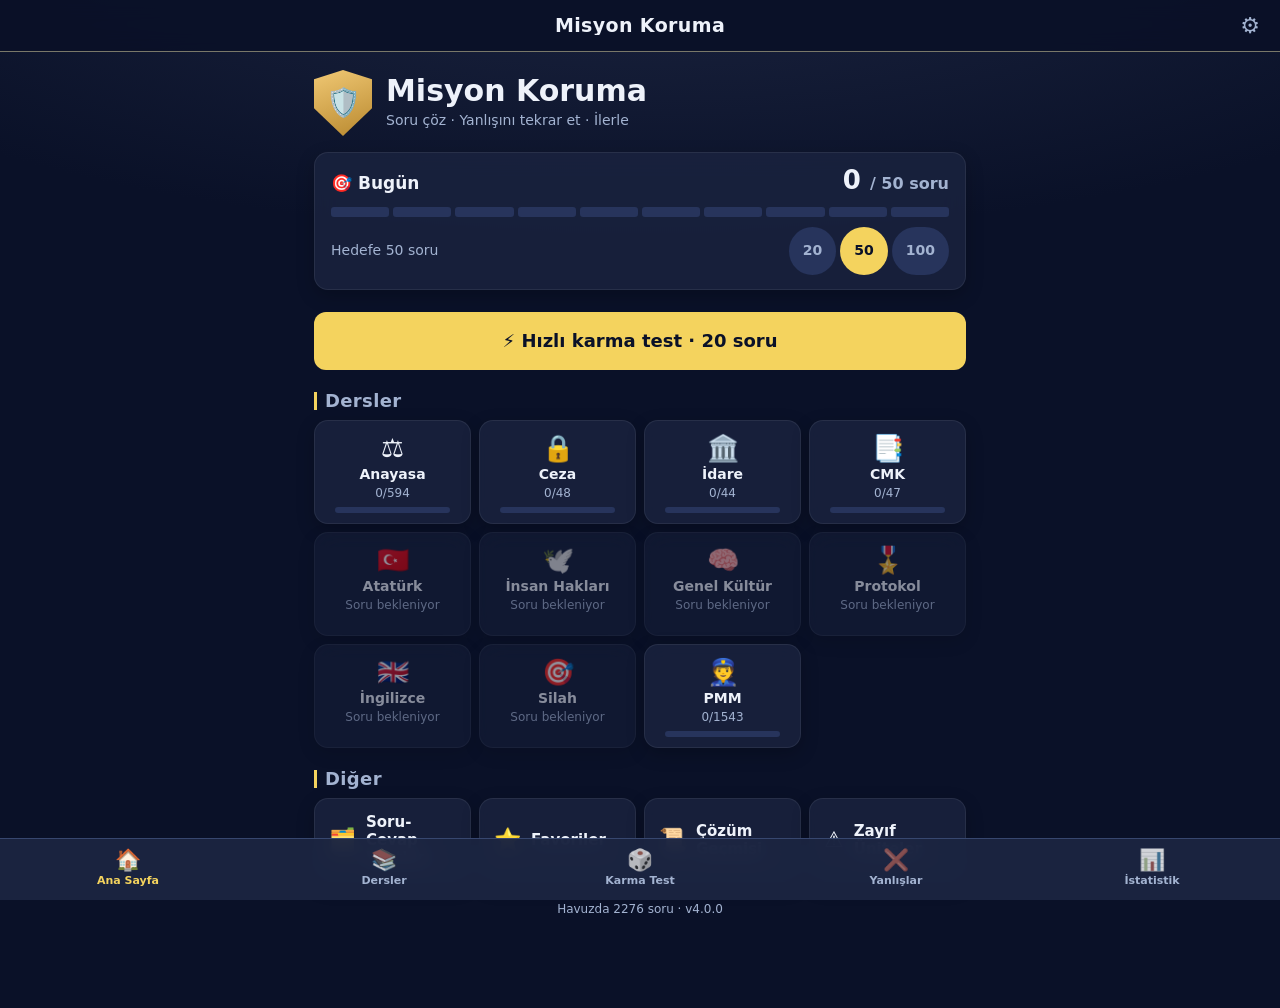
==== commit fc7e2621: "Add files via upload" ====
--- a/index.html
+++ b/index.html
@@ -2,8 +2,8 @@
 <html lang="tr">
 <head>
 <meta charset="UTF-8">
-<meta name="viewport" content="width=device-width, initial-scale=1, maximum-scale=1, user-scalable=no, viewport-fit=cover">
-<meta name="theme-color" content="#0A1128">
+<meta name="viewport" content="width=device-width, initial-scale=1, viewport-fit=cover">
+<meta name="theme-color" content="#0f1b2d">
 <meta name="mobile-web-app-capable" content="yes">
 <meta name="apple-mobile-web-app-capable" content="yes">
 <meta name="apple-mobile-web-app-title" content="Misyon Koruma">
@@ -11,7 +11,7 @@
 <meta name="description" content="Misyon Koruma sınavı soru bankası">
 <title>Misyon Koruma · Soru Bankası</title>
 <link rel="icon" href="data:image/svg+xml,<svg xmlns='http://www.w3.org/2000/svg' viewBox='0 0 100 100'><text y='.9em' font-size='90'>🛡️</text></svg>">
-<link rel="apple-touch-icon" href="data:image/svg+xml,<svg xmlns='http://www.w3.org/2000/svg' viewBox='0 0 100 100'><rect width='100' height='100' fill='%230A1128'/><text x='50%' y='58%' text-anchor='middle' dominant-baseline='middle' font-size='70'>🛡️</text></svg>">
+<link rel="apple-touch-icon" href="data:image/svg+xml,<svg xmlns='http://www.w3.org/2000/svg' viewBox='0 0 100 100'><rect width='100' height='100' fill='%230f1b2d'/><text x='50%' y='58%' text-anchor='middle' dominant-baseline='middle' font-size='70'>🛡️</text></svg>">
 <script>
   // Dosya yükleme ve yazım hatalarını yakala (uygulamada gösterilir)
   window.__loadErrors = [];
@@ -19,7 +19,7 @@
     if (e.target && e.target.tagName === 'SCRIPT') window.__loadErrors.push({ file: (e.target.getAttribute('src') || '').split('?')[0], msg: 'Dosya bulunamadı' });
     else if (e.filename) window.__loadErrors.push({ file: e.filename.split('/').pop().split('?')[0], msg: 'Satır ' + e.lineno + ': ' + e.message });
   }, true);
-  var V = '5.0.0';
+  var V = '4.0.0';
   document.write('<link rel="stylesheet" href="style.css?v=' + V + '">');
 </script>
 </head>
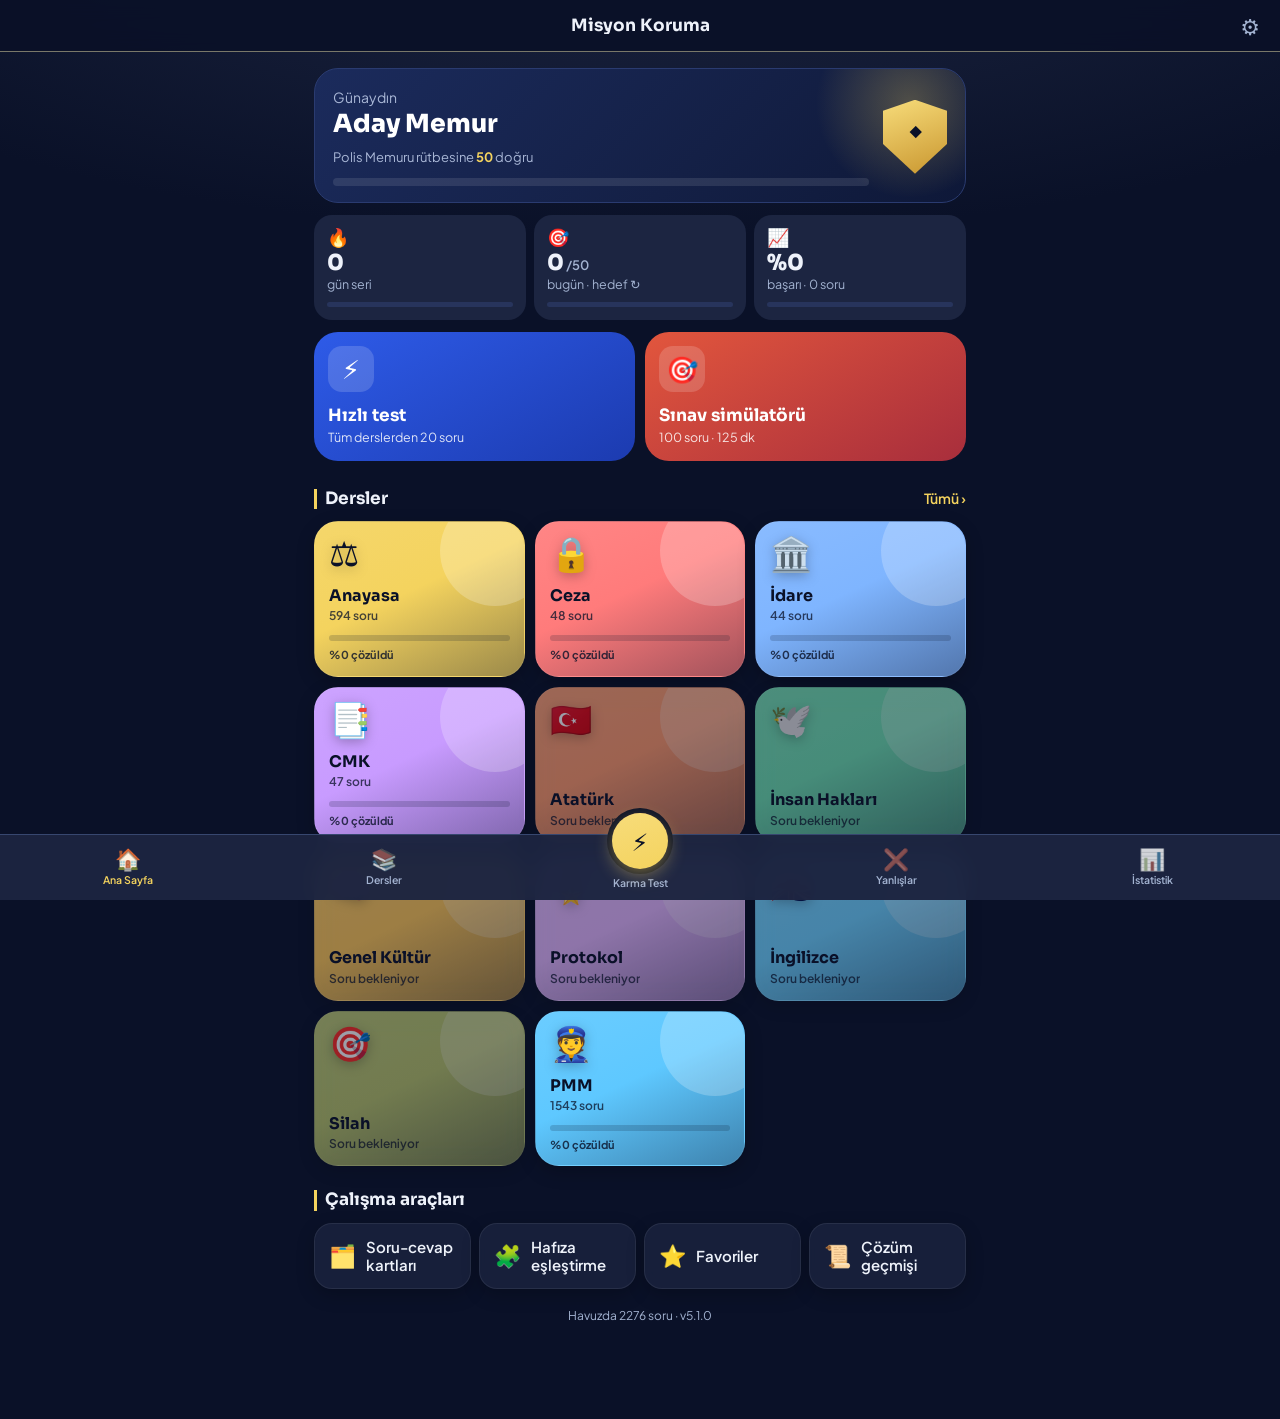
==== commit f8b65e9a: "Add files via upload" ====
--- a/index.html
+++ b/index.html
@@ -2,16 +2,19 @@
 <html lang="tr">
 <head>
 <meta charset="UTF-8">
-<meta name="viewport" content="width=device-width, initial-scale=1, viewport-fit=cover">
-<meta name="theme-color" content="#0f1b2d">
+<meta name="viewport" content="width=device-width, initial-scale=1, maximum-scale=1, user-scalable=no, viewport-fit=cover">
+<meta name="theme-color" content="#0A1128">
 <meta name="mobile-web-app-capable" content="yes">
 <meta name="apple-mobile-web-app-capable" content="yes">
 <meta name="apple-mobile-web-app-title" content="Misyon Koruma">
 <meta name="apple-mobile-web-app-status-bar-style" content="black-translucent">
 <meta name="description" content="Misyon Koruma sınavı soru bankası">
+<link rel="preconnect" href="https://fonts.googleapis.com">
+<link rel="preconnect" href="https://fonts.gstatic.com" crossorigin>
+<link rel="stylesheet" href="https://fonts.googleapis.com/css2?family=Plus+Jakarta+Sans:wght@400;500;600;700&family=Sora:wght@600;700;800&display=swap">
 <title>Misyon Koruma · Soru Bankası</title>
 <link rel="icon" href="data:image/svg+xml,<svg xmlns='http://www.w3.org/2000/svg' viewBox='0 0 100 100'><text y='.9em' font-size='90'>🛡️</text></svg>">
-<link rel="apple-touch-icon" href="data:image/svg+xml,<svg xmlns='http://www.w3.org/2000/svg' viewBox='0 0 100 100'><rect width='100' height='100' fill='%230f1b2d'/><text x='50%' y='58%' text-anchor='middle' dominant-baseline='middle' font-size='70'>🛡️</text></svg>">
+<link rel="apple-touch-icon" href="data:image/svg+xml,<svg xmlns='http://www.w3.org/2000/svg' viewBox='0 0 100 100'><rect width='100' height='100' fill='%230A1128'/><text x='50%' y='58%' text-anchor='middle' dominant-baseline='middle' font-size='70'>🛡️</text></svg>">
 <script>
   // Dosya yükleme ve yazım hatalarını yakala (uygulamada gösterilir)
   window.__loadErrors = [];
@@ -19,7 +22,7 @@
     if (e.target && e.target.tagName === 'SCRIPT') window.__loadErrors.push({ file: (e.target.getAttribute('src') || '').split('?')[0], msg: 'Dosya bulunamadı' });
     else if (e.filename) window.__loadErrors.push({ file: e.filename.split('/').pop().split('?')[0], msg: 'Satır ' + e.lineno + ': ' + e.message });
   }, true);
-  var V = '4.0.0';
+  var V = '5.1.0';
   document.write('<link rel="stylesheet" href="style.css?v=' + V + '">');
 </script>
 </head>
@@ -33,7 +36,7 @@
 <nav class="tabbar" id="tabbar" aria-label="Ana menü">
   <a href="#/home" data-tab="home"><span>🏠</span>Ana Sayfa</a>
   <a href="#/dersler" data-tab="dersler"><span>📚</span>Dersler</a>
-  <a href="#/karma" data-tab="karma"><span>🎲</span>Karma Test</a>
+  <a href="#/karma" data-tab="karma" class="fab-tab"><span class="fab">⚡</span>Karma Test</a>
   <a href="#/yanlislar" data-tab="yanlislar"><span>❌</span>Yanlışlar</a>
   <a href="#/istatistik" data-tab="istatistik"><span>📊</span>İstatistik</a>
 </nav>
--- a/style.css
+++ b/style.css
@@ -394,3 +394,146 @@
   background: color-mix(in srgb, var(--bg) 88%, transparent); -webkit-backdrop-filter: blur(10px); backdrop-filter: blur(10px); border-radius: var(--r); }
 .mg-end-ico { font-size: 48px; } .mg-end h3 { font: 700 28px/1 var(--display); color: var(--accent); }
 .mg-end .btn { min-width: 200px; }
+
+/* ============================================================
+   v5.1 – Yeni görünüm (rütbe kartı, istatistik üçlüsü, renkli ders kutuları)
+   ============================================================ */
+:root {
+  --font: 'Plus Jakarta Sans', system-ui, -apple-system, 'Segoe UI', Roboto, sans-serif;
+  --display: 'Sora', 'Plus Jakarta Sans', system-ui, sans-serif;
+  --r: 18px; --r-lg: 24px; --tabbar-h: 66px;
+  --ink: #0A1128;
+}
+.topbar-title { font: 700 17px/1 var(--display); letter-spacing: 0; }
+.sec { font: 700 17px/1.2 var(--display); letter-spacing: 0; color: var(--text); margin: 24px 0 12px; }
+.sec-row { display: flex; align-items: baseline; justify-content: space-between; }
+.sec-row a { color: var(--brass); font-size: 14px; font-weight: 600; padding: 6px 0 6px 12px; }
+
+/* rütbe kartı */
+.hero { position: relative; display: flex; align-items: center; gap: 14px; padding: 18px 18px 16px; margin: 2px 0 12px;
+  border-radius: var(--r-lg); background: linear-gradient(135deg, #1B2B5C 0%, #142046 60%, #0E1838 100%); border: 1px solid #2A3B70; overflow: hidden; }
+.hero::after { content: ''; position: absolute; right: -40px; top: -60px; width: 190px; height: 190px; border-radius: 50%;
+  background: radial-gradient(circle, color-mix(in srgb, var(--brass) 28%, transparent), transparent 70%); pointer-events: none; }
+.hero-txt { flex: 1; min-width: 0; position: relative; z-index: 1; }
+.hero-txt p { color: var(--muted); font-size: 14px; }
+.hero-txt h2 { font: 800 25px/1.15 var(--display); margin: 2px 0 4px; color: #fff; }
+.hero-txt small { color: var(--muted); font-size: 13px; }
+.hero-txt small b { color: var(--brass); }
+.rank-bar .bar { height: 8px; border-radius: 4px; margin-top: 10px; background: rgba(255,255,255,.1); }
+.rank-bar .bar i { background: linear-gradient(90deg, #E9B949, var(--brass)); }
+.insignia { position: relative; z-index: 1; flex: none; display: grid; place-items: center; width: 64px; height: 74px;
+  background: linear-gradient(160deg, #F7DC7A, #C9962F); color: var(--ink); font-size: 14px; letter-spacing: -1px; line-height: 1.05; text-align: center;
+  clip-path: polygon(50% 0, 100% 15%, 100% 60%, 50% 100%, 0 60%, 0 15%); padding: 0 10px 8px; word-break: break-all; }
+.insignia.big { font-size: 16px; }
+
+/* istatistik üçlüsü */
+.stats3 { display: grid; grid-template-columns: repeat(3, 1fr); gap: 8px; margin-bottom: 12px; }
+.st { display: flex; flex-direction: column; align-items: flex-start; gap: 1px; padding: 12px; border-radius: var(--r); background: var(--surface);
+  border: 1px solid transparent; text-align: left; min-width: 0; }
+button.st:active { border-color: var(--line); }
+.st-ico { font-size: 18px; line-height: 1; margin-bottom: 4px; }
+.st b { font: 800 22px/1.1 var(--display); }
+.st b em { font: 600 13px var(--font); color: var(--muted); font-style: normal; margin-left: 2px; }
+.st small { color: var(--muted); font-size: 11.5px; line-height: 1.3; }
+.st .bar { width: 100%; margin-top: 8px; height: 5px; }
+
+/* devam bandı */
+.resume { gap: 12px; padding: 14px 16px; border-radius: var(--r); background: linear-gradient(90deg, var(--brass), #E9B949); color: var(--ink); }
+.resume .r-ico { width: 40px; height: 40px; flex: none; display: grid; place-items: center; border-radius: 50%; background: rgba(10,17,40,.14); font-size: 16px; }
+.resume div { flex: 1; min-width: 0; }
+.resume small { white-space: nowrap; overflow: hidden; text-overflow: ellipsis; }
+.resume .chev { color: inherit; opacity: .7; }
+.resume.alt { background: var(--surface); color: var(--text); border: 1px solid var(--line); }
+.resume.alt .r-ico { background: var(--surface-2); }
+
+/* iki büyük eylem kartı */
+.actions { display: grid; grid-template-columns: 1fr 1fr; gap: 10px; margin-bottom: 4px; }
+.act { position: relative; display: flex; flex-direction: column; align-items: flex-start; gap: 2px; min-height: 124px; padding: 14px;
+  border-radius: var(--r-lg); text-align: left; overflow: hidden; color: #fff; }
+.act:disabled { opacity: .5; }
+.act:not(:disabled):active { transform: scale(.98); }
+.a-mix { background: linear-gradient(150deg, #2E5BE8, #1C3BB0); }
+.a-sim { background: linear-gradient(150deg, #E2563D, #A82E3C); }
+.act-ico { font-size: 26px; line-height: 1; margin-bottom: auto; width: 46px; height: 46px; display: grid; place-items: center;
+  border-radius: 14px; background: rgba(255,255,255,.16); }
+.act strong { font: 700 17px/1.2 var(--display); margin-top: 12px; }
+.act small { font-size: 12.5px; opacity: .85; }
+.sim-last { display: block; text-align: center; font-size: 14px; color: var(--brass); padding: 10px 0 0; }
+.wrong-cta { width: 100%; display: flex; align-items: center; gap: 12px; margin-top: 10px; padding: 14px 16px; border-radius: var(--r);
+  background: var(--bad-bg); border: 1px solid color-mix(in srgb, var(--bad) 35%, transparent); text-align: left; }
+.wrong-cta > span:first-child { font-size: 22px; }
+.wrong-cta div { flex: 1; } .wrong-cta strong { display: block; } .wrong-cta small { color: var(--muted); font-size: 13px; }
+
+/* renkli ders kutuları – her dersin kendi rengi (--c) */
+.course-grid { grid-template-columns: 1fr 1fr; gap: 10px; }
+.ctile { position: relative; align-items: flex-start; text-align: left; gap: 2px; min-height: 148px; padding: 14px 14px 12px; border-radius: var(--r-lg);
+  overflow: hidden; color: var(--ink);
+  background: linear-gradient(155deg, color-mix(in srgb, var(--c) 92%, #fff) 0%, var(--c) 45%, color-mix(in srgb, var(--c) 62%, #0A1128) 100%); }
+.ctile::before { content: ''; position: absolute; right: -26px; top: -26px; width: 110px; height: 110px; border-radius: 50%; background: rgba(255,255,255,.22); }
+.ctile:active { transform: scale(.98); background: var(--c); }
+.ct-ico { position: relative; font-size: 34px; line-height: 1; margin-bottom: auto; filter: drop-shadow(0 3px 6px rgba(0,0,0,.25)); }
+.ctile b { position: relative; font: 700 16px/1.2 var(--display); margin-top: 14px; }
+.ctile small { position: relative; color: color-mix(in srgb, var(--ink) 75%, transparent); font-size: 12px; font-weight: 600; }
+.ct-prog { position: relative; display: block; width: 100%; height: 6px; border-radius: 3px; background: rgba(10,17,40,.18); margin-top: 8px; overflow: hidden; }
+.ct-prog i { display: block; height: 100%; border-radius: 3px; background: var(--ink); }
+.ct-pct { position: relative; font-size: 11px; font-weight: 700; margin-top: 4px; color: color-mix(in srgb, var(--ink) 80%, transparent); }
+.ctile.dim { opacity: .6; }
+.ctile.err small { color: #7A0A16; }
+.course-grid.big .ctile { min-height: 160px; }
+
+/* ilerleme halkası */
+.ring { position: relative; flex: none; display: inline-grid; place-items: center; }
+.ring svg { position: absolute; inset: 0; width: 100%; height: 100%; }
+.ring-bg { stroke: var(--surface-2); }
+.ring-fg { stroke: var(--accent); transition: stroke-dashoffset .6s ease; }
+.ring b { position: relative; font: 800 15px/1 var(--display); }
+.card.unit { gap: 14px; }
+.card.unit .ring b { font-size: 17px; color: var(--accent); }
+
+/* ders sayfası başlık kartı */
+.c-hero { position: relative; padding: 16px; margin-bottom: 14px; border-radius: var(--r-lg); overflow: hidden; color: var(--ink);
+  background: linear-gradient(155deg, color-mix(in srgb, var(--c) 90%, #fff), var(--c) 50%, color-mix(in srgb, var(--c) 60%, #0A1128)); }
+.c-hero::before { content: ''; position: absolute; right: -40px; top: -40px; width: 160px; height: 160px; border-radius: 50%; background: rgba(255,255,255,.2); }
+.c-hero-top { position: relative; display: flex; align-items: center; gap: 10px; margin-bottom: 14px; }
+.c-hero-top .ct-ico { margin: 0; font-size: 30px; }
+.c-hero h2 { font: 800 20px/1.2 var(--display); }
+.c-hero-body { position: relative; display: flex; align-items: center; gap: 16px; padding: 14px; border-radius: var(--r); background: rgba(10,17,40,.82); color: #fff; }
+.c-hero-body .ring-bg { stroke: rgba(255,255,255,.12); }
+.c-hero-body .ring-fg { stroke: var(--c); }
+.c-hero-body .ring b { font-size: 19px; }
+.c-hero dl { flex: 1; display: grid; grid-template-columns: 1fr 1fr; gap: 10px 12px; }
+.c-hero dt { font-size: 12px; color: #A3B3D1; }
+.c-hero dd { font: 700 18px/1.2 var(--display); }
+
+/* alt menü – ortada öne çıkan hızlı test düğmesi */
+.tabbar { border-top: 1px solid var(--line); background: color-mix(in srgb, var(--surface) 97%, transparent); }
+.tabbar a { font-size: 10.5px; gap: 3px; }
+.fab-tab { position: relative; }
+.fab-tab .fab { position: absolute; top: -22px; width: 56px; height: 56px; border-radius: 50%; display: grid; place-items: center;
+  background: linear-gradient(160deg, #F7DC7A, var(--brass)); color: var(--ink); font-size: 24px; filter: none !important; opacity: 1 !important;
+  box-shadow: 0 6px 18px color-mix(in srgb, var(--brass) 45%, transparent), 0 0 0 5px var(--bg); }
+.fab-tab { justify-content: flex-end !important; padding-bottom: 9px; }
+.fab-tab.on { color: var(--brass); }
+
+/* çalışma araçları */
+.tile { border-radius: var(--r); }
+
+/* açık tema uyarlamaları */
+:root[data-theme="light"] .hero { background: linear-gradient(135deg, #1B2B5C, #2A3F80); }
+:root[data-theme="light"] .st, :root[data-theme="light"] .card { box-shadow: 0 1px 2px rgba(22,34,58,.06); }
+:root[data-theme="light"] .fab-tab .fab { box-shadow: 0 6px 16px rgba(184,134,43,.35), 0 0 0 5px var(--bg); }
+
+@media (min-width: 700px) {
+  .course-grid, .course-grid.big { grid-template-columns: repeat(3, 1fr); }
+  .stats3 .st small { font-size: 12.5px; }
+}
+@media (max-width: 360px) {
+  .st b { font-size: 19px; } .act strong { font-size: 15px; } .ctile b { font-size: 15px; }
+}
+.ctile small, .ct-pct { white-space: nowrap; overflow: hidden; text-overflow: ellipsis; max-width: 100%; }
+body[data-view="ders"] #view > .btn.block:first-of-type, .c-hero ~ .seg ~ .btn.block { margin-bottom: 10px; }
+.card.unit + .card.unit { margin-top: 0; }
+.ct-score { position: absolute; top: 12px; right: 12px; padding: 4px 9px; border-radius: 999px; background: rgba(10,17,40,.82); color: #fff;
+  font: 700 12px/1.2 var(--display); }
+.hero-txt p, .hero-txt small { color: #A9B7D6; }
+.st small { white-space: nowrap; overflow: hidden; text-overflow: ellipsis; max-width: 100%; }
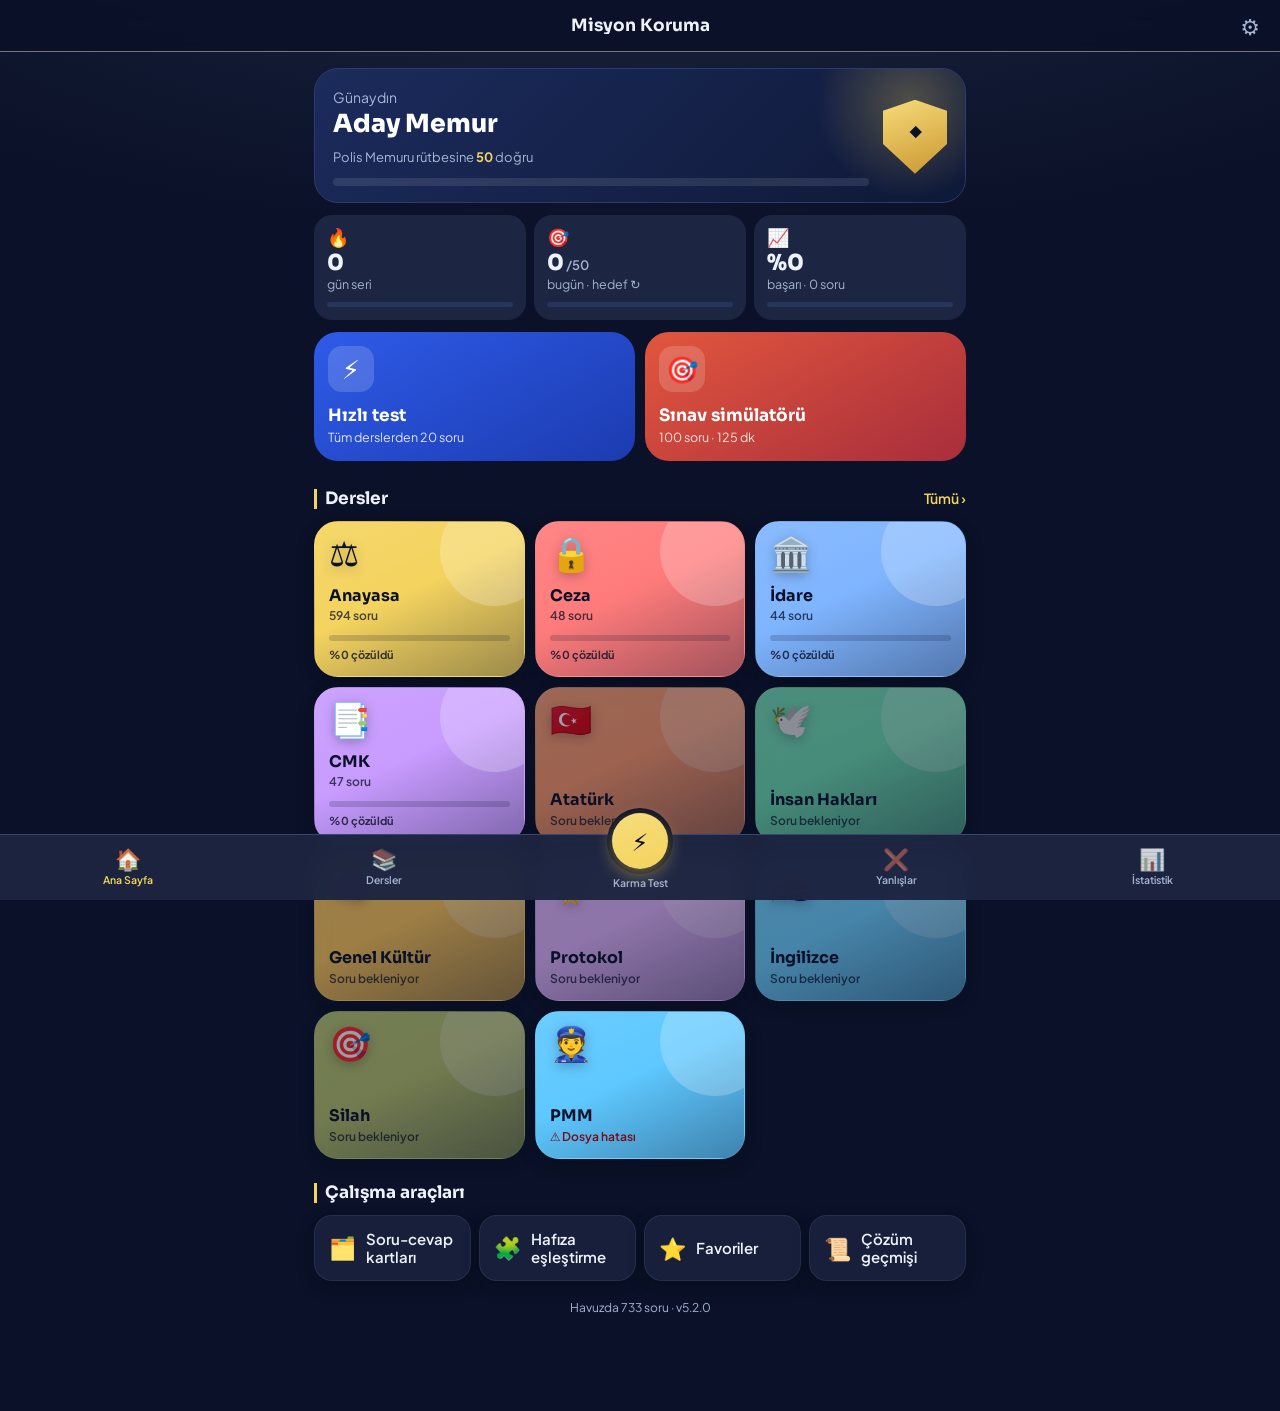
==== commit 67dee36a: "Add files via upload" ====
--- a/index.html
+++ b/index.html
@@ -22,7 +22,7 @@
     if (e.target && e.target.tagName === 'SCRIPT') window.__loadErrors.push({ file: (e.target.getAttribute('src') || '').split('?')[0], msg: 'Dosya bulunamadı' });
     else if (e.filename) window.__loadErrors.push({ file: e.filename.split('/').pop().split('?')[0], msg: 'Satır ' + e.lineno + ': ' + e.message });
   }, true);
-  var V = '5.1.0';
+  var V = '5.2.0';
   document.write('<link rel="stylesheet" href="style.css?v=' + V + '">');
 </script>
 </head>
--- a/style.css
+++ b/style.css
@@ -537,3 +537,42 @@
   font: 700 12px/1.2 var(--display); }
 .hero-txt p, .hero-txt small { color: #A9B7D6; }
 .st small { white-space: nowrap; overflow: hidden; text-overflow: ellipsis; max-width: 100%; }
+
+/* ---------- v5.2: açılır ünite kartları ve sabit testler ---------- */
+.mix-cta { display: flex; flex-direction: column; align-items: center; gap: 2px; margin-bottom: 14px; }
+.mix-cta small { font-weight: 500; font-size: 12px; opacity: .8; }
+.uacc { border-radius: var(--r-lg); background: var(--surface); border: 1px solid var(--line); overflow: hidden; }
+.uacc[open] { border-color: color-mix(in srgb, var(--accent) 45%, var(--line)); }
+.uacc summary { list-style: none; display: flex; align-items: center; gap: 12px; padding: 14px 14px 14px 18px; cursor: pointer; position: relative; }
+.uacc summary::-webkit-details-marker { display: none; }
+.uacc summary::before { content: ''; position: absolute; left: 0; top: 14px; bottom: 14px; width: 4px; border-radius: 0 4px 4px 0; background: var(--accent); }
+.uacc-main { flex: 1; min-width: 0; display: flex; flex-direction: column; gap: 3px; }
+.uacc-main strong { font: 700 15.5px/1.3 var(--display); }
+.uacc-main small { color: var(--muted); font-size: 12.5px; }
+.uacc-chev { font-size: 22px; color: var(--muted); transition: transform .2s; line-height: 1; }
+.uacc[open] .uacc-chev { transform: rotate(180deg); }
+.uacc .ring b { font-size: 13px; color: var(--accent); }
+.uacc-body { padding: 4px 12px 12px; border-top: 1px solid var(--line); background: color-mix(in srgb, var(--surface) 70%, var(--bg)); }
+.trow { width: 100%; display: flex; align-items: center; gap: 10px; padding: 14px 6px; text-align: left; border-bottom: 1px solid var(--line); }
+.trow:last-of-type { border-bottom: 0; }
+.trow:active { background: var(--surface-2); }
+.trow-main { flex: 1; min-width: 0; display: flex; flex-direction: column; gap: 8px; }
+.trow-main strong { font-size: 14.5px; font-weight: 700; line-height: 1.3; }
+.trow-main small { color: var(--muted); font-size: 12.5px; }
+.tlist { border-radius: var(--r-lg); background: var(--surface); padding: 2px 12px; }
+.dyb { display: flex; gap: 8px; }
+.dyb i { font-style: normal; font: 700 12.5px/1 var(--display); padding: 7px 11px; border-radius: 999px; }
+.dyb .d { color: var(--ok); background: var(--ok-bg); }
+.dyb .y { color: var(--bad); background: var(--bad-bg); }
+.dyb .b { color: #E8963A; background: color-mix(in srgb, #E8963A 16%, transparent); }
+.pill { flex: none; font-size: 12.5px; font-weight: 700; padding: 7px 12px; border-radius: 999px; }
+.pill.ok { color: var(--ok); background: var(--ok-bg); }
+.uacc-more { display: block; text-align: center; padding: 12px 0 2px; font-size: 13.5px; font-weight: 600; color: var(--brass); }
+
+/* deneme formu */
+.panel-title { font: 700 18px/1.2 var(--display); margin-bottom: 6px; }
+.hint.warn { color: #E8963A; }
+
+/* sade kartlar */
+.kart-intro p { margin-bottom: 12px; color: var(--muted); }
+.kart-prog span { display: block; font: 700 15px var(--display); margin-bottom: 8px; }
